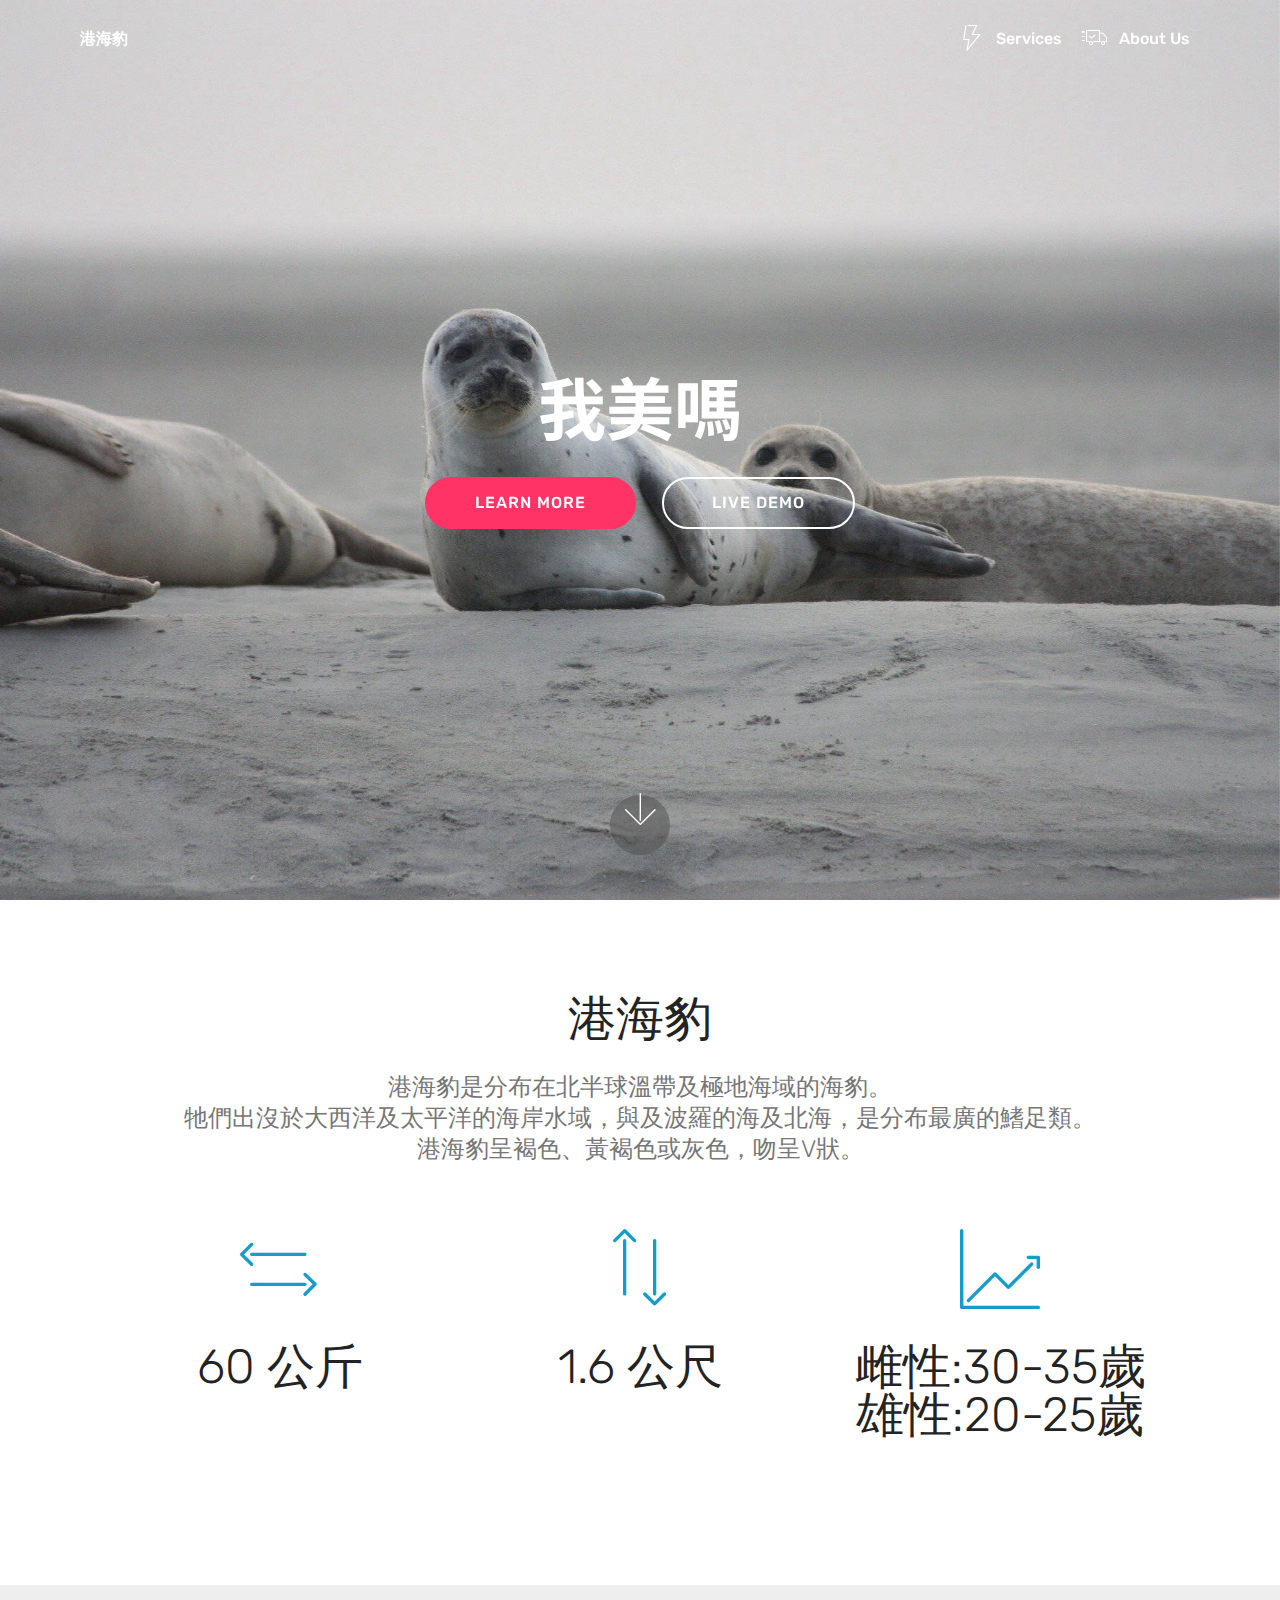
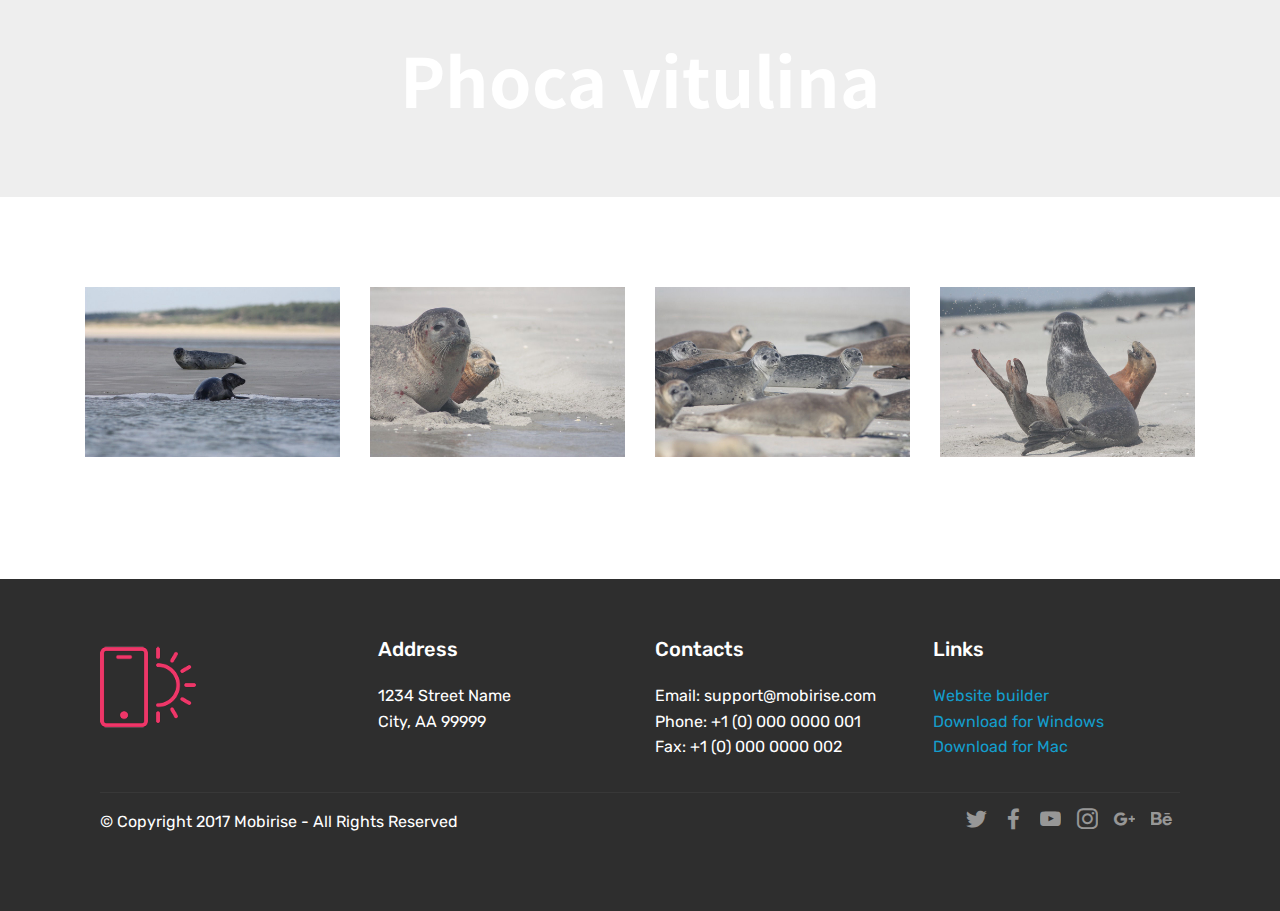
==== index.html @ 683a113f "上傳檔案" ====
<!DOCTYPE html>
<html  >
<head>
  <!-- Site made with Mobirise Website Builder v4.12.3, https://mobirise.com -->
  <meta charset="UTF-8">
  <meta http-equiv="X-UA-Compatible" content="IE=edge">
  <meta name="generator" content="Mobirise v4.12.3, mobirise.com">
  <meta name="viewport" content="width=device-width, initial-scale=1, minimum-scale=1">
  <link rel="shortcut icon" href="assets/images/logo2.png" type="image/x-icon">
  <meta name="description" content="">
  
  
  <title>Home</title>
  <link rel="stylesheet" href="assets/web/assets/mobirise-icons/mobirise-icons.css">
  <link rel="stylesheet" href="assets/bootstrap/css/bootstrap.min.css">
  <link rel="stylesheet" href="assets/bootstrap/css/bootstrap-grid.min.css">
  <link rel="stylesheet" href="assets/bootstrap/css/bootstrap-reboot.min.css">
  <link rel="stylesheet" href="assets/socicon/css/styles.css">
  <link rel="stylesheet" href="assets/tether/tether.min.css">
  <link rel="stylesheet" href="assets/dropdown/css/style.css">
  <link rel="stylesheet" href="assets/theme/css/style.css">
  <link rel="preload" as="style" href="assets/mobirise/css/mbr-additional.css"><link rel="stylesheet" href="assets/mobirise/css/mbr-additional.css" type="text/css">
  
  
  
</head>
<body>
  <section class="menu cid-rWbH8xx6Ew" once="menu" id="menu1-3">

    

    <nav class="navbar navbar-expand beta-menu navbar-dropdown align-items-center navbar-fixed-top navbar-toggleable-sm bg-color transparent">
        <button class="navbar-toggler navbar-toggler-right" type="button" data-toggle="collapse" data-target="#navbarSupportedContent" aria-controls="navbarSupportedContent" aria-expanded="false" aria-label="Toggle navigation">
            <div class="hamburger">
                <span></span>
                <span></span>
                <span></span>
                <span></span>
            </div>
        </button>
        <div class="menu-logo">
            <div class="navbar-brand">
                
                <span class="navbar-caption-wrap"><a class="navbar-caption text-white display-4" href="https://mobirise.co">港海豹</a></span>
            </div>
        </div>
        <div class="collapse navbar-collapse" id="navbarSupportedContent">
            <ul class="navbar-nav nav-dropdown nav-right" data-app-modern-menu="true"><li class="nav-item">
                    <a class="nav-link link text-white display-4" href="https://mobirise.co"><span class="mbri-speed mbr-iconfont mbr-iconfont-btn"></span>
                        
                        Services
                    </a>
                </li>
                <li class="nav-item">
                    <a class="nav-link link text-white display-4" href="https://mobirise.co"><span class="mbri-delivery mbr-iconfont mbr-iconfont-btn"></span>
                        
                        About Us
                    </a>
                </li></ul>
            
        </div>
    </nav>
</section>

<section class="engine"><a href="https://mobirise.info/c">website builder</a></section><section class="cid-qTkA127IK8 mbr-fullscreen mbr-parallax-background" id="header2-1">

    

    

    <div class="container align-center">
        <div class="row justify-content-md-center">
            <div class="mbr-white col-md-10">
                <h1 class="mbr-section-title mbr-bold pb-3 mbr-fonts-style display-1">我美嗎</h1>
                
                
                <div class="mbr-section-btn"><a class="btn btn-md btn-secondary display-4" href="page1.html">LEARN MORE</a>
                    <a class="btn btn-md btn-white-outline display-4" href="https://mobirise.com">LIVE DEMO</a></div>
            </div>
        </div>
    </div>
    <div class="mbr-arrow hidden-sm-down" aria-hidden="true">
        <a href="#next">
            <i class="mbri-down mbr-iconfont"></i>
        </a>
    </div>
</section>

<section class="counters1 counters cid-rWbL6wqVYn" id="counters1-4">

    

    

    <div class="container">
        <h2 class="mbr-section-title pb-3 align-center mbr-fonts-style display-2">
            港海豹
        </h2>
        <h3 class="mbr-section-subtitle mbr-fonts-style display-5">港海豹是分布在北半球溫帶及極地海域的海豹。<br>牠們出沒於大西洋及太平洋的海岸水域，與及波羅的海及北海，是分布最廣的鰭足類。 <br>港海豹呈褐色、黃褐色或灰色，吻呈V狀。</h3>

        <div class="container pt-4 mt-2">
            <div class="media-container-row">
                <div class="card p-3 align-center col-12 col-md-6 col-lg-4">
                    <div class="panel-item p-3">
                        <div class="card-img pb-3">
                            <span class="mbr-iconfont mbri-left-right"></span>
                        </div>

                        <div class="card-text">
                            <h3 class="count pt-3 pb-3 mbr-fonts-style display-2">60 公斤</h3>
                            
                            
                        </div>
                    </div>
                </div>


                <div class="card p-3 align-center col-12 col-md-6 col-lg-4">
                    <div class="panel-item p-3">
                        <div class="card-img pb-3">
                            <span class="mbr-iconfont mbri-up-down"></span>
                        </div>
                        <div class="card-text">
                            <h3 class="count pt-3 pb-3 mbr-fonts-style display-2">1.6 公尺</h3>
                            
                            
                        </div>
                    </div>
                </div>

                <div class="card p-3 align-center col-12 col-md-6 col-lg-4">
                    <div class="panel-item p-3">
                        <div class="card-img pb-3">
                            <span class="mbr-iconfont mbri-growing-chart"></span>
                        </div>
                        <div class="card-text">
                            <h3 class="count pt-3 pb-3 mbr-fonts-style display-2">雌性:30-35歲<br>雄性:20-25歲
                            </h3>
                            
                            
                        </div>
                    </div>
                </div>


                
            </div>
        </div>
   </div>
</section>

<section class="mbr-section content5 cid-rWbLp23amZ mbr-parallax-background" id="content5-8">

    

    

    <div class="container">
        <div class="media-container-row">
            <div class="title col-12 col-md-8">
                <h2 class="align-center mbr-bold mbr-white pb-3 mbr-fonts-style display-1">Phoca vitulina</h2>
                
                
                
            </div>
        </div>
    </div>
</section>

<section class="mbr-gallery gallery5 cid-rWbLKo3kbQ" id="gallery5-a">

    

    

    <div class="container">
        
        
        <div class="row mbr-gallery" data-toggle="modal" data-target="#rWbYYYdOoI">
            <div class="col-sm-6 col-md-4 col-lg-3 item gallery-image">
                <div class="item-wrapper">
                    <img class="w-100" src="assets/images/seals-veaux-marins-5018410-960-720-960x640.jpg" alt="" data-slide-to="0" data-target="#rWbYYYdgzM">
                </div>
            </div><div class="col-sm-6 col-md-4 col-lg-3 item gallery-image">
                <div class="item-wrapper">
                    <img class="w-100" src="assets/images/seals-veaux-marins-5018475-960-720-960x640.jpg" alt="" data-slide-to="1" data-target="#rWbYYYdgzM">
                </div>
            </div><div class="col-sm-6 col-md-4 col-lg-3 item gallery-image">
                <div class="item-wrapper">
                    <img class="w-100" src="assets/images/seals-veaux-marins-5018388-960-720-960x640.jpg" alt="" data-slide-to="2" data-target="#rWbYYYdgzM">
                </div>
            </div><div class="col-sm-6 col-md-4 col-lg-3 item gallery-image">
                <div class="item-wrapper">
                    <img class="w-100" src="assets/images/seals-veaux-marins-5018550-960-720-960x640.jpg" alt="" data-slide-to="3" data-target="#rWbYYYdgzM">
                </div>
            </div>
            
            
            
        </div>

        <div class="modal mbr-slider fade" tabindex="-1" role="dialog" aria-hidden="true" id="rWbYYYdOoI">
            <div class="modal-dialog" role="document">
                <div class="modal-content">
                    <div class="modal-body">
                        <div class="carousel slide" data-ride="carousel" id="rWbYYYdgzM">
                            <div class="carousel-inner">
                                <div class="carousel-item active">
                                    <img class="d-block w-100" src="assets/images/seals-veaux-marins-5018410-960-720-960x640.jpg" alt="">
                                </div><div class="carousel-item">
                                    <img class="d-block w-100" src="assets/images/seals-veaux-marins-5018475-960-720-960x640.jpg" alt="">
                                </div><div class="carousel-item">
                                    <img class="d-block w-100" src="assets/images/seals-veaux-marins-5018388-960-720-960x640.jpg" alt="">
                                </div><div class="carousel-item">
                                    <img class="d-block w-100" src="assets/images/seals-veaux-marins-5018550-960-720-960x640.jpg" alt="">
                                </div>
                                
                                
                                
                            </div>
                            <ol class="carousel-indicators">
                                <li data-slide-to="0" class="active" data-target="#rWbYYYdgzM"></li><li data-slide-to="1" class="active" data-target="#rWbYYYdgzM"></li><li data-slide-to="2" class="active" data-target="#rWbYYYdgzM"></li><li data-slide-to="3" class="active" data-target="#rWbYYYdgzM"></li>
                                
                                
                                
                            </ol>
                            <a role="button" href="" class="close" data-dismiss="modal" aria-label="Close">
                            </a>
                            <a class="carousel-control-prev carousel-control" role="button" data-slide="prev" href="#rWbYYYdgzM">
                                <span class="mbri-left mbr-iconfont" aria-hidden="true"></span>
                                <span class="sr-only">Previous</span>
                            </a>
                            <a class="carousel-control-next carousel-control" role="button" data-slide="next" href="#rWbYYYdgzM">
                                <span class="mbri-right mbr-iconfont" aria-hidden="true"></span>
                                <span class="sr-only">Next</span>
                            </a>
                        </div>
                    </div>
                </div>
            </div>
        </div>
    </div>
</section>

<section class="cid-qTkAaeaxX5" id="footer1-2">

    

    

    <div class="container">
        <div class="media-container-row content text-white">
            <div class="col-12 col-md-3">
                <div class="media-wrap">
                    <a href="https://mobirise.com/">
                        <img src="assets/images/logo2.png" alt="Mobirise">
                    </a>
                </div>
            </div>
            <div class="col-12 col-md-3 mbr-fonts-style display-7">
                <h5 class="pb-3">
                    Address
                </h5>
                <p class="mbr-text">
                    1234 Street Name
                    <br>City, AA 99999
                </p>
            </div>
            <div class="col-12 col-md-3 mbr-fonts-style display-7">
                <h5 class="pb-3">
                    Contacts
                </h5>
                <p class="mbr-text">
                    Email: support@mobirise.com
                    <br>Phone: +1 (0) 000 0000 001
                    <br>Fax: +1 (0) 000 0000 002
                </p>
            </div>
            <div class="col-12 col-md-3 mbr-fonts-style display-7">
                <h5 class="pb-3">
                    Links
                </h5>
                <p class="mbr-text">
                    <a class="text-primary" href="https://mobirise.com/">Website builder</a>
                    <br><a class="text-primary" href="https://mobirise.com/mobirise-free-win.zip">Download for Windows</a>
                    <br><a class="text-primary" href="https://mobirise.com/mobirise-free-mac.zip">Download for Mac</a>
                </p>
            </div>
        </div>
        <div class="footer-lower">
            <div class="media-container-row">
                <div class="col-sm-12">
                    <hr>
                </div>
            </div>
            <div class="media-container-row mbr-white">
                <div class="col-sm-6 copyright">
                    <p class="mbr-text mbr-fonts-style display-7">
                        © Copyright 2017 Mobirise - All Rights Reserved
                    </p>
                </div>
                <div class="col-md-6">
                    <div class="social-list align-right">
                        <div class="soc-item">
                            <a href="https://twitter.com/mobirise" target="_blank">
                                <span class="socicon-twitter socicon mbr-iconfont mbr-iconfont-social"></span>
                            </a>
                        </div>
                        <div class="soc-item">
                            <a href="https://www.facebook.com/pages/Mobirise/1616226671953247" target="_blank">
                                <span class="socicon-facebook socicon mbr-iconfont mbr-iconfont-social"></span>
                            </a>
                        </div>
                        <div class="soc-item">
                            <a href="https://www.youtube.com/c/mobirise" target="_blank">
                                <span class="socicon-youtube socicon mbr-iconfont mbr-iconfont-social"></span>
                            </a>
                        </div>
                        <div class="soc-item">
                            <a href="https://instagram.com/mobirise" target="_blank">
                                <span class="socicon-instagram socicon mbr-iconfont mbr-iconfont-social"></span>
                            </a>
                        </div>
                        <div class="soc-item">
                            <a href="https://plus.google.com/u/0/+Mobirise" target="_blank">
                                <span class="socicon-googleplus socicon mbr-iconfont mbr-iconfont-social"></span>
                            </a>
                        </div>
                        <div class="soc-item">
                            <a href="https://www.behance.net/Mobirise" target="_blank">
                                <span class="socicon-behance socicon mbr-iconfont mbr-iconfont-social"></span>
                            </a>
                        </div>
                    </div>
                </div>
            </div>
        </div>
    </div>
</section>


  <script src="assets/web/assets/jquery/jquery.min.js"></script>
  <script src="assets/popper/popper.min.js"></script>
  <script src="assets/bootstrap/js/bootstrap.min.js"></script>
  <script src="assets/smoothscroll/smooth-scroll.js"></script>
  <script src="assets/tether/tether.min.js"></script>
  <script src="assets/touchswipe/jquery.touch-swipe.min.js"></script>
  <script src="assets/parallax/jarallax.min.js"></script>
  <script src="assets/viewportchecker/jquery.viewportchecker.js"></script>
  <script src="assets/dropdown/js/nav-dropdown.js"></script>
  <script src="assets/dropdown/js/navbar-dropdown.js"></script>
  <script src="assets/theme/js/script.js"></script>
  
  
</body>
</html>
---- assets/web/assets/mobirise-icons/mobirise-icons.css ----
@font-face {
  font-family: 'MobiriseIcons';
  src:  url('mobirise-icons.eot?spat4u');
  src:  url('mobirise-icons.eot?spat4u#iefix') format('embedded-opentype'),
    url('mobirise-icons.ttf?spat4u') format('truetype'),
    url('mobirise-icons.woff?spat4u') format('woff'),
    url('mobirise-icons.svg?spat4u#MobiriseIcons') format('svg');
  font-weight: normal;
  font-style: normal;
  font-display: swap;
}

[class^="mbri-"], [class*=" mbri-"] {
  /* use !important to prevent issues with browser extensions that change fonts */
  font-family: MobiriseIcons !important;
  speak: none;
  font-style: normal;
  font-weight: normal;
  font-variant: normal;
  text-transform: none;
  line-height: 1;

  /* Better Font Rendering =========== */
  -webkit-font-smoothing: antialiased;
  -moz-osx-font-smoothing: grayscale;
}

.mbri-add-submenu:before {
  content: "\e900";
}
.mbri-alert:before {
  content: "\e901";
}
.mbri-align-center:before {
  content: "\e902";
}
.mbri-align-justify:before {
  content: "\e903";
}
.mbri-align-left:before {
  content: "\e904";
}
.mbri-align-right:before {
  content: "\e905";
}
.mbri-android:before {
  content: "\e906";
}
.mbri-apple:before {
  content: "\e907";
}
.mbri-arrow-down:before {
  content: "\e908";
}
.mbri-arrow-next:before {
  content: "\e909";
}
.mbri-arrow-prev:before {
  content: "\e90a";
}
.mbri-arrow-up:before {
  content: "\e90b";
}
.mbri-bold:before {
  content: "\e90c";
}
.mbri-bookmark:before {
  content: "\e90d";
}
.mbri-bootstrap:before {
  content: "\e90e";
}
.mbri-briefcase:before {
  content: "\e90f";
}
.mbri-browse:before {
  content: "\e910";
}
.mbri-bulleted-list:before {
  content: "\e911";
}
.mbri-calendar:before {
  content: "\e912";
}
.mbri-camera:before {
  content: "\e913";
}
.mbri-cart-add:before {
  content: "\e914";
}
.mbri-cart-full:before {
  content: "\e915";
}
.mbri-cash:before {
  content: "\e916";
}
.mbri-change-style:before {
  content: "\e917";
}
.mbri-chat:before {
  content: "\e918";
}
.mbri-clock:before {
  content: "\e919";
}
.mbri-close:before {
  content: "\e91a";
}
.mbri-cloud:before {
  content: "\e91b";
}
.mbri-code:before {
  content: "\e91c";
}
.mbri-contact-form:before {
  content: "\e91d";
}
.mbri-credit-card:before {
  content: "\e91e";
}
.mbri-cursor-click:before {
  content: "\e91f";
}
.mbri-cust-feedback:before {
  content: "\e920";
}
.mbri-database:before {
  content: "\e921";
}
.mbri-delivery:before {
  content: "\e922";
}
.mbri-desktop:before {
  content: "\e923";
}
.mbri-devices:before {
  content: "\e924";
}
.mbri-down:before {
  content: "\e925";
}
.mbri-download:before {
  content: "\e989";
}
.mbri-drag-n-drop:before {
  content: "\e927";
}
.mbri-drag-n-drop2:before {
  content: "\e928";
}
.mbri-edit:before {
  content: "\e929";
}
.mbri-edit2:before {
  content: "\e92a";
}
.mbri-error:before {
  content: "\e92b";
}
.mbri-extension:before {
  content: "\e92c";
}
.mbri-features:before {
  content: "\e92d";
}
.mbri-file:before {
  content: "\e92e";
}
.mbri-flag:before {
  content: "\e92f";
}
.mbri-folder:before {
  content: "\e930";
}
.mbri-gift:before {
  content: "\e931";
}
.mbri-github:before {
  content: "\e932";
}
.mbri-globe:before {
  content: "\e933";
}
.mbri-globe-2:before {
  content: "\e934";
}
.mbri-growing-chart:before {
  content: "\e935";
}
.mbri-hearth:before {
  content: "\e936";
}
.mbri-help:before {
  content: "\e937";
}
.mbri-home:before {
  content: "\e938";
}
.mbri-hot-cup:before {
  content: "\e939";
}
.mbri-idea:before {
  content: "\e93a";
}
.mbri-image-gallery:before {
  content: "\e93b";
}
.mbri-image-slider:before {
  content: "\e93c";
}
.mbri-info:before {
  content: "\e93d";
}
.mbri-italic:before {
  content: "\e93e";
}
.mbri-key:before {
  content: "\e93f";
}
.mbri-laptop:before {
  content: "\e940";
}
.mbri-layers:before {
  content: "\e941";
}
.mbri-left-right:before {
  content: "\e942";
}
.mbri-left:before {
  content: "\e943";
}
.mbri-letter:before {
  content: "\e944";
}
.mbri-like:before {
  content: "\e945";
}
.mbri-link:before {
  content: "\e946";
}
.mbri-lock:before {
  content: "\e947";
}
.mbri-login:before {
  content: "\e948";
}
.mbri-logout:before {
  content: "\e949";
}
.mbri-magic-stick:before {
  content: "\e94a";
}
.mbri-map-pin:before {
  content: "\e94b";
}
.mbri-menu:before {
  content: "\e94c";
}
.mbri-mobile:before {
  content: "\e94d";
}
.mbri-mobile2:before {
  content: "\e94e";
}
.mbri-mobirise:before {
  content: "\e94f";
}
.mbri-more-horizontal:before {
  content: "\e950";
}
.mbri-more-vertical:before {
  content: "\e951";
}
.mbri-music:before {
  content: "\e952";
}
.mbri-new-file:before {
  content: "\e953";
}
.mbri-numbered-list:before {
  content: "\e954";
}
.mbri-opened-folder:before {
  content: "\e955";
}
.mbri-pages:before {
  content: "\e956";
}
.mbri-paper-plane:before {
  content: "\e957";
}
.mbri-paperclip:before {
  content: "\e958";
}
.mbri-photo:before {
  content: "\e959";
}
.mbri-photos:before {
  content: "\e95a";
}
.mbri-pin:before {
  content: "\e95b";
}
.mbri-play:before {
  content: "\e95c";
}
.mbri-plus:before {
  content: "\e95d";
}
.mbri-preview:before {
  content: "\e95e";
}
.mbri-print:before {
  content: "\e95f";
}
.mbri-protect:before {
  content: "\e960";
}
.mbri-question:before {
  content: "\e961";
}
.mbri-quote-left:before {
  content: "\e962";
}
.mbri-quote-right:before {
  content: "\e963";
}
.mbri-refresh:before {
  content: "\e964";
}
.mbri-responsive:before {
  content: "\e965";
}
.mbri-right:before {
  content: "\e966";
}
.mbri-rocket:before {
  content: "\e967";
}
.mbri-sad-face:before {
  content: "\e968";
}
.mbri-sale:before {
  content: "\e969";
}
.mbri-save:before {
  content: "\e96a";
}
.mbri-search:before {
  content: "\e96b";
}
.mbri-setting:before {
  content: "\e96c";
}
.mbri-setting2:before {
  content: "\e96d";
}
.mbri-setting3:before {
  content: "\e96e";
}
.mbri-share:before {
  content: "\e96f";
}
.mbri-shopping-bag:before {
  content: "\e970";
}
.mbri-shopping-basket:before {
  content: "\e971";
}
.mbri-shopping-cart:before {
  content: "\e972";
}
.mbri-sites:before {
  content: "\e973";
}
.mbri-smile-face:before {
  content: "\e974";
}
.mbri-speed:before {
  content: "\e975";
}
.mbri-star:before {
  content: "\e976";
}
.mbri-success:before {
  content: "\e977";
}
.mbri-sun:before {
  content: "\e978";
}
.mbri-sun2:before {
  content: "\e979";
}
.mbri-tablet:before {
  content: "\e97a";
}
.mbri-tablet-vertical:before {
  content: "\e97b";
}
.mbri-target:before {
  content: "\e97c";
}
.mbri-timer:before {
  content: "\e97d";
}
.mbri-to-ftp:before {
  content: "\e97e";
}
.mbri-to-local-drive:before {
  content: "\e97f";
}
.mbri-touch-swipe:before {
  content: "\e980";
}
.mbri-touch:before {
  content: "\e981";
}
.mbri-trash:before {
  content: "\e982";
}
.mbri-underline:before {
  content: "\e983";
}
.mbri-unlink:before {
  content: "\e984";
}
.mbri-unlock:before {
  content: "\e985";
}
.mbri-up-down:before {
  content: "\e986";
}
.mbri-up:before {
  content: "\e987";
}
.mbri-update:before {
  content: "\e988";
}
.mbri-upload:before {
 content: "\e926"; 
}
.mbri-user:before {
  content: "\e98a";
}
.mbri-user2:before {
  content: "\e98b";
}
.mbri-users:before {
  content: "\e98c";
}
.mbri-video:before {
  content: "\e98d";
}
.mbri-video-play:before {
  content: "\e98e";
}
.mbri-watch:before {
  content: "\e98f";
}
.mbri-website-theme:before {
  content: "\e990";
}
.mbri-wifi:before {
  content: "\e991";
}
.mbri-windows:before {
  content: "\e992";
}
.mbri-zoom-out:before {
  content: "\e993";
}
.mbri-redo:before {
  content: "\e994";
}
.mbri-undo:before {
  content: "\e995";
}
---- assets/socicon/css/styles.css ----
@charset "UTF-8";

@font-face {
  font-family: 'Socicon';
  src:  url('../fonts/socicon.eot');
  src:  url('../fonts/socicon.eot?#iefix') format('embedded-opentype'),
    url('../fonts/socicon.woff2') format('woff2'),
    url('../fonts/socicon.ttf') format('truetype'),
    url('../fonts/socicon.woff') format('woff'),
    url('../fonts/socicon.svg#socicon') format('svg');
  font-weight: normal;
  font-style: normal;
}

[data-icon]:before {
  font-family: "socicon" !important;
  content: attr(data-icon);
  font-style: normal !important;
  font-weight: normal !important;
  font-variant: normal !important;
  text-transform: none !important;
  speak: none;
  line-height: 1;
  -webkit-font-smoothing: antialiased;
  -moz-osx-font-smoothing: grayscale;
}

[class^="socicon-"], [class*=" socicon-"] {
  /* use !important to prevent issues with browser extensions that change fonts */
  font-family: 'Socicon' !important;
  speak: none;
  font-style: normal;
  font-weight: normal;
  font-variant: normal;
  text-transform: none;
  line-height: 1;

  /* Better Font Rendering =========== */
  -webkit-font-smoothing: antialiased;
  -moz-osx-font-smoothing: grayscale;
}

.socicon-eitaa:before {
  content: "\e97c";
}
.socicon-soroush:before {
  content: "\e97d";
}
.socicon-bale:before {
  content: "\e97e";
}
.socicon-zazzle:before {
  content: "\e97b";
}
.socicon-society6:before {
  content: "\e97a";
}
.socicon-redbubble:before {
  content: "\e979";
}
.socicon-avvo:before {
  content: "\e978";
}
.socicon-stitcher:before {
  content: "\e977";
}
.socicon-googlehangouts:before {
  content: "\e974";
}
.socicon-dlive:before {
  content: "\e975";
}
.socicon-vsco:before {
  content: "\e976";
}
.socicon-flipboard:before {
  content: "\e973";
}
.socicon-ubuntu:before {
  content: "\e958";
}
.socicon-artstation:before {
  content: "\e959";
}
.socicon-invision:before {
  content: "\e95a";
}
.socicon-torial:before {
  content: "\e95b";
}
.socicon-collectorz:before {
  content: "\e95c";
}
.socicon-seenthis:before {
  content: "\e95d";
}
.socicon-googleplaymusic:before {
  content: "\e95e";
}
.socicon-debian:before {
  content: "\e95f";
}
.socicon-filmfreeway:before {
  content: "\e960";
}
.socicon-gnome:before {
  content: "\e961";
}
.socicon-itchio:before {
  content: "\e962";
}
.socicon-jamendo:before {
  content: "\e963";
}
.socicon-mix:before {
  content: "\e964";
}
.socicon-sharepoint:before {
  content: "\e965";
}
.socicon-tinder:before {
  content: "\e966";
}
.socicon-windguru:before {
  content: "\e967";
}
.socicon-cdbaby:before {
  content: "\e968";
}
.socicon-elementaryos:before {
  content: "\e969";
}
.socicon-stage32:before {
  content: "\e96a";
}
.socicon-tiktok:before {
  content: "\e96b";
}
.socicon-gitter:before {
  content: "\e96c";
}
.socicon-letterboxd:before {
  content: "\e96d";
}
.socicon-threema:before {
  content: "\e96e";
}
.socicon-splice:before {
  content: "\e96f";
}
.socicon-metapop:before {
  content: "\e970";
}
.socicon-naver:before {
  content: "\e971";
}
.socicon-remote:before {
  content: "\e972";
}
.socicon-internet:before {
  content: "\e957";
}
.socicon-moddb:before {
  content: "\e94b";
}
.socicon-indiedb:before {
  content: "\e94c";
}
.socicon-traxsource:before {
  content: "\e94d";
}
.socicon-gamefor:before {
  content: "\e94e";
}
.socicon-pixiv:before {
  content: "\e94f";
}
.socicon-myanimelist:before {
  content: "\e950";
}
.socicon-blackberry:before {
  content: "\e951";
}
.socicon-wickr:before {
  content: "\e952";
}
.socicon-spip:before {
  content: "\e953";
}
.socicon-napster:before {
  content: "\e954";
}
.socicon-beatport:before {
  content: "\e955";
}
.socicon-hackerone:before {
  content: "\e956";
}
.socicon-hackernews:before {
  content: "\e946";
}
.socicon-smashwords:before {
  content: "\e947";
}
.socicon-kobo:before {
  content: "\e948";
}
.socicon-bookbub:before {
  content: "\e949";
}
.socicon-mailru:before {
  content: "\e94a";
}
.socicon-gitlab:before {
  content: "\e945";
}
.socicon-instructables:before {
  content: "\e944";
}
.socicon-portfolio:before {
  content: "\e943";
}
.socicon-codered:before {
  content: "\e940";
}
.socicon-origin:before {
  content: "\e941";
}
.socicon-nextdoor:before {
  content: "\e942";
}
.socicon-udemy:before {
  content: "\e93f";
}
.socicon-livemaster:before {
  content: "\e93e";
}
.socicon-crunchbase:before {
  content: "\e93b";
}
.socicon-homefy:before {
  content: "\e93c";
}
.socicon-calendly:before {
  content: "\e93d";
}
.socicon-realtor:before {
  content: "\e90f";
}
.socicon-tidal:before {
  content: "\e910";
}
.socicon-qobuz:before {
  content: "\e911";
}
.socicon-natgeo:before {
  content: "\e912";
}
.socicon-mastodon:before {
  content: "\e913";
}
.socicon-unsplash:before {
  content: "\e914";
}
.socicon-homeadvisor:before {
  content: "\e915";
}
.socicon-angieslist:before {
  content: "\e916";
}
.socicon-codepen:before {
  content: "\e917";
}
.socicon-slack:before {
  content: "\e918";
}
.socicon-openaigym:before {
  content: "\e919";
}
.socicon-logmein:before {
  content: "\e91a";
}
.socicon-fiverr:before {
  content: "\e91b";
}
.socicon-gotomeeting:before {
  content: "\e91c";
}
.socicon-aliexpress:before {
  content: "\e91d";
}
.socicon-guru:before {
  content: "\e91e";
}
.socicon-appstore:before {
  content: "\e91f";
}
.socicon-homes:before {
  content: "\e920";
}
.socicon-zoom:before {
  content: "\e921";
}
.socicon-alibaba:before {
  content: "\e922";
}
.socicon-craigslist:before {
  content: "\e923";
}
.socicon-wix:before {
  content: "\e924";
}
.socicon-redfin:before {
  content: "\e925";
}
.socicon-googlecalendar:before {
  content: "\e926";
}
.socicon-shopify:before {
  content: "\e927";
}
.socicon-freelancer:before {
  content: "\e928";
}
.socicon-seedrs:before {
  content: "\e929";
}
.socicon-bing:before {
  content: "\e92a";
}
.socicon-doodle:before {
  content: "\e92b";
}
.socicon-bonanza:before {
  content: "\e92c";
}
.socicon-squarespace:before {
  content: "\e92d";
}
.socicon-toptal:before {
  content: "\e92e";
}
.socicon-gust:before {
  content: "\e92f";
}
.socicon-ask:before {
  content: "\e930";
}
.socicon-trulia:before {
  content: "\e931";
}
.socicon-loomly:before {
  content: "\e932";
}
.socicon-ghost:before {
  content: "\e933";
}
.socicon-upwork:before {
  content: "\e934";
}
.socicon-fundable:before {
  content: "\e935";
}
.socicon-booking:before {
  content: "\e936";
}
.socicon-googlemaps:before {
  content: "\e937";
}
.socicon-zillow:before {
  content: "\e938";
}
.socicon-niconico:before {
  content: "\e939";
}
.socicon-toneden:before {
  content: "\e93a";
}
.socicon-augment:before {
  content: "\e908";
}
.socicon-bitbucket:before {
  content: "\e909";
}
.socicon-fyuse:before {
  content: "\e90a";
}
.socicon-yt-gaming:before {
  content: "\e90b";
}
.socicon-sketchfab:before {
  content: "\e90c";
}
.socicon-mobcrush:before {
  content: "\e90d";
}
.socicon-microsoft:before {
  content: "\e90e";
}
.socicon-pandora:before {
  content: "\e907";
}
.socicon-messenger:before {
  content: "\e906";
}
.socicon-gamewisp:before {
  content: "\e905";
}
.socicon-bloglovin:before {
  content: "\e904";
}
.socicon-tunein:before {
  content: "\e903";
}
.socicon-gamejolt:before {
  content: "\e901";
}
.socicon-trello:before {
  content: "\e902";
}
.socicon-spreadshirt:before {
  content: "\e900";
}
.socicon-500px:before {
  content: "\e000";
}
.socicon-8tracks:before {
  content: "\e001";
}
.socicon-airbnb:before {
  content: "\e002";
}
.socicon-alliance:before {
  content: "\e003";
}
.socicon-amazon:before {
  content: "\e004";
}
.socicon-amplement:before {
  content: "\e005";
}
.socicon-android:before {
  content: "\e006";
}
.socicon-angellist:before {
  content: "\e007";
}
.socicon-apple:before {
  content: "\e008";
}
.socicon-appnet:before {
  content: "\e009";
}
.socicon-baidu:before {
  content: "\e00a";
}
.socicon-bandcamp:before {
  content: "\e00b";
}
.socicon-battlenet:before {
  content: "\e00c";
}
.socicon-mixer:before {
  content: "\e00d";
}
.socicon-bebee:before {
  content: "\e00e";
}
.socicon-bebo:before {
  content: "\e00f";
}
.socicon-behance:before {
  content: "\e010";
}
.socicon-blizzard:before {
  content: "\e011";
}
.socicon-blogger:before {
  content: "\e012";
}
.socicon-buffer:before {
  content: "\e013";
}
.socicon-chrome:before {
  content: "\e014";
}
.socicon-coderwall:before {
  content: "\e015";
}
.socicon-curse:before {
  content: "\e016";
}
.socicon-dailymotion:before {
  content: "\e017";
}
.socicon-deezer:before {
  content: "\e018";
}
.socicon-delicious:before {
  content: "\e019";
}
.socicon-deviantart:before {
  content: "\e01a";
}
.socicon-diablo:before {
  content: "\e01b";
}
.socicon-digg:before {
  content: "\e01c";
}
.socicon-discord:before {
  content: "\e01d";
}
.socicon-disqus:before {
  content: "\e01e";
}
.socicon-douban:before {
  content: "\e01f";
}
.socicon-draugiem:before {
  content: "\e020";
}
.socicon-dribbble:before {
  content: "\e021";
}
.socicon-drupal:before {
  content: "\e022";
}
.socicon-ebay:before {
  content: "\e023";
}
.socicon-ello:before {
  content: "\e024";
}
.socicon-endomodo:before {
  content: "\e025";
}
.socicon-envato:before {
  content: "\e026";
}
.socicon-etsy:before {
  content: "\e027";
}
.socicon-facebook:before {
  content: "\e028";
}
.socicon-feedburner:before {
  content: "\e029";
}
.socicon-filmweb:before {
  content: "\e02a";
}
.socicon-firefox:before {
  content: "\e02b";
}
.socicon-flattr:before {
  content: "\e02c";
}
.socicon-flickr:before {
  content: "\e02d";
}
.socicon-formulr:before {
  content: "\e02e";
}
.socicon-forrst:before {
  content: "\e02f";
}
.socicon-foursquare:before {
  content: "\e030";
}
.socicon-friendfeed:before {
  content: "\e031";
}
.socicon-github:before {
  content: "\e032";
}
.socicon-goodreads:before {
  content: "\e033";
}
.socicon-google:before {
  content: "\e034";
}
.socicon-googlescholar:before {
  content: "\e035";
}
.socicon-googlegroups:before {
  content: "\e036";
}
.socicon-googlephotos:before {
  content: "\e037";
}
.socicon-googleplus:before {
  content: "\e038";
}
.socicon-grooveshark:before {
  content: "\e039";
}
.socicon-hackerrank:before {
  content: "\e03a";
}
.socicon-hearthstone:before {
  content: "\e03b";
}
.socicon-hellocoton:before {
  content: "\e03c";
}
.socicon-heroes:before {
  content: "\e03d";
}
.socicon-smashcast:before {
  content: "\e03e";
}
.socicon-horde:before {
  content: "\e03f";
}
.socicon-houzz:before {
  content: "\e040";
}
.socicon-icq:before {
  content: "\e041";
}
.socicon-identica:before {
  content: "\e042";
}
.socicon-imdb:before {
  content: "\e043";
}
.socicon-instagram:before {
  content: "\e044";
}
.socicon-issuu:before {
  content: "\e045";
}
.socicon-istock:before {
  content: "\e046";
}
.socicon-itunes:before {
  content: "\e047";
}
.socicon-keybase:before {
  content: "\e048";
}
.socicon-lanyrd:before {
  content: "\e049";
}
.socicon-lastfm:before {
  content: "\e04a";
}
.socicon-line:before {
  content: "\e04b";
}
.socicon-linkedin:before {
  content: "\e04c";
}
.socicon-livejournal:before {
  content: "\e04d";
}
.socicon-lyft:before {
  content: "\e04e";
}
.socicon-macos:before {
  content: "\e04f";
}
.socicon-mail:before {
  content: "\e050";
}
.socicon-medium:before {
  content: "\e051";
}
.socicon-meetup:before {
  content: "\e052";
}
.socicon-mixcloud:before {
  content: "\e053";
}
.socicon-modelmayhem:before {
  content: "\e054";
}
.socicon-mumble:before {
  content: "\e055";
}
.socicon-myspace:before {
  content: "\e056";
}
.socicon-newsvine:before {
  content: "\e057";
}
.socicon-nintendo:before {
  content: "\e058";
}
.socicon-npm:before {
  content: "\e059";
}
.socicon-odnoklassniki:before {
  content: "\e05a";
}
.socicon-openid:before {
  content: "\e05b";
}
.socicon-opera:before {
  content: "\e05c";
}
.socicon-outlook:before {
  content: "\e05d";
}
.socicon-overwatch:before {
  content: "\e05e";
}
.socicon-patreon:before {
  content: "\e05f";
}
.socicon-paypal:before {
  content: "\e060";
}
.socicon-periscope:before {
  content: "\e061";
}
.socicon-persona:before {
  content: "\e062";
}
.socicon-pinterest:before {
  content: "\e063";
}
.socicon-play:before {
  content: "\e064";
}
.socicon-player:before {
  content: "\e065";
}
.socicon-playstation:before {
  content: "\e066";
}
.socicon-pocket:before {
  content: "\e067";
}
.socicon-qq:before {
  content: "\e068";
}
.socicon-quora:before {
  content: "\e069";
}
.socicon-raidcall:before {
  content: "\e06a";
}
.socicon-ravelry:before {
  content: "\e06b";
}
.socicon-reddit:before {
  content: "\e06c";
}
.socicon-renren:before {
  content: "\e06d";
}
.socicon-researchgate:before {
  content: "\e06e";
}
.socicon-residentadvisor:before {
  content: "\e06f";
}
.socicon-reverbnation:before {
  content: "\e070";
}
.socicon-rss:before {
  content: "\e071";
}
.socicon-sharethis:before {
  content: "\e072";
}
.socicon-skype:before {
  content: "\e073";
}
.socicon-slideshare:before {
  content: "\e074";
}
.socicon-smugmug:before {
  content: "\e075";
}
.socicon-snapchat:before {
  content: "\e076";
}
.socicon-songkick:before {
  content: "\e077";
}
.socicon-soundcloud:before {
  content: "\e078";
}
.socicon-spotify:before {
  content: "\e079";
}
.socicon-stackexchange:before {
  content: "\e07a";
}
.socicon-stackoverflow:before {
  content: "\e07b";
}
.socicon-starcraft:before {
  content: "\e07c";
}
.socicon-stayfriends:before {
  content: "\e07d";
}
.socicon-steam:before {
  content: "\e07e";
}
.socicon-storehouse:before {
  content: "\e07f";
}
.socicon-strava:before {
  content: "\e080";
}
.socicon-streamjar:before {
  content: "\e081";
}
.socicon-stumbleupon:before {
  content: "\e082";
}
.socicon-swarm:before {
  content: "\e083";
}
.socicon-teamspeak:before {
  content: "\e084";
}
.socicon-teamviewer:before {
  content: "\e085";
}
.socicon-technorati:before {
  content: "\e086";
}
.socicon-telegram:before {
  content: "\e087";
}
.socicon-tripadvisor:before {
  content: "\e088";
}
.socicon-tripit:before {
  content: "\e089";
}
.socicon-triplej:before {
  content: "\e08a";
}
.socicon-tumblr:before {
  content: "\e08b";
}
.socicon-twitch:before {
  content: "\e08c";
}
.socicon-twitter:before {
  content: "\e08d";
}
.socicon-uber:before {
  content: "\e08e";
}
.socicon-ventrilo:before {
  content: "\e08f";
}
.socicon-viadeo:before {
  content: "\e090";
}
.socicon-viber:before {
  content: "\e091";
}
.socicon-viewbug:before {
  content: "\e092";
}
.socicon-vimeo:before {
  content: "\e093";
}
.socicon-vine:before {
  content: "\e094";
}
.socicon-vkontakte:before {
  content: "\e095";
}
.socicon-warcraft:before {
  content: "\e096";
}
.socicon-wechat:before {
  content: "\e097";
}
.socicon-weibo:before {
  content: "\e098";
}
.socicon-whatsapp:before {
  content: "\e099";
}
.socicon-wikipedia:before {
  content: "\e09a";
}
.socicon-windows:before {
  content: "\e09b";
}
.socicon-wordpress:before {
  content: "\e09c";
}
.socicon-wykop:before {
  content: "\e09d";
}
.socicon-xbox:before {
  content: "\e09e";
}
.socicon-xing:before {
  content: "\e09f";
}
.socicon-yahoo:before {
  content: "\e0a0";
}
.socicon-yammer:before {
  content: "\e0a1";
}
.socicon-yandex:before {
  content: "\e0a2";
}
.socicon-yelp:before {
  content: "\e0a3";
}
.socicon-younow:before {
  content: "\e0a4";
}
.socicon-youtube:before {
  content: "\e0a5";
}
.socicon-zapier:before {
  content: "\e0a6";
}
.socicon-zerply:before {
  content: "\e0a7";
}
.socicon-zomato:before {
  content: "\e0a8";
}
.socicon-zynga:before {
  content: "\e0a9";
}
---- assets/dropdown/css/style.css ----
.navbar-dropdown {
  left: 0;
  padding: 0;
  position: absolute;
  right: 0;
  top: 0;
  transition: all 0.45s ease;
  z-index: 1030;
  background: #282828; }
  .navbar-dropdown .navbar-logo {
    margin-right: 0.8rem;
    transition: margin 0.3s ease-in-out;
    vertical-align: middle; }
    .navbar-dropdown .navbar-logo img {
      height: 3.125rem;
      transition: all 0.3s ease-in-out; }
    .navbar-dropdown .navbar-logo.mbr-iconfont {
      font-size: 3.125rem;
      line-height: 3.125rem; }
  .navbar-dropdown .navbar-caption {
    font-weight: 700;
    white-space: normal;
    vertical-align: -4px;
    line-height: 3.125rem !important; }
    .navbar-dropdown .navbar-caption, .navbar-dropdown .navbar-caption:hover {
      color: inherit;
      text-decoration: none; }
  .navbar-dropdown .mbr-iconfont + .navbar-caption {
    vertical-align: -1px; }
  .navbar-dropdown.navbar-fixed-top {
    position: fixed; }
  .navbar-dropdown .navbar-brand span {
    vertical-align: -4px; }
  .navbar-dropdown.bg-color.transparent {
    background: none; }
  .navbar-dropdown.navbar-short .navbar-brand {
    padding: 0.625rem 0; }
    .navbar-dropdown.navbar-short .navbar-brand span {
      vertical-align: -1px; }
  .navbar-dropdown.navbar-short .navbar-caption {
    line-height: 2.375rem !important;
    vertical-align: -2px; }
  .navbar-dropdown.navbar-short .navbar-logo {
    margin-right: 0.5rem; }
    .navbar-dropdown.navbar-short .navbar-logo img {
      height: 2.375rem; }
    .navbar-dropdown.navbar-short .navbar-logo.mbr-iconfont {
      font-size: 2.375rem;
      line-height: 2.375rem; }
  .navbar-dropdown.navbar-short .mbr-table-cell {
    height: 3.625rem; }
  .navbar-dropdown .navbar-close {
    left: 0.6875rem;
    position: fixed;
    top: 0.75rem;
    z-index: 1000; }
  .navbar-dropdown .hamburger-icon {
    content: "";
    display: inline-block;
    vertical-align: middle;
    width: 16px;
    -webkit-box-shadow: 0 -6px 0 1px #282828,0 0 0 1px #282828,0 6px 0 1px #282828;
    -moz-box-shadow: 0 -6px 0 1px #282828,0 0 0 1px #282828,0 6px 0 1px #282828;
    box-shadow: 0 -6px 0 1px #282828,0 0 0 1px #282828,0 6px 0 1px #282828; }

.dropdown-menu .dropdown-toggle[data-toggle="dropdown-submenu"]::after {
  border-bottom: 0.35em solid transparent;
  border-left: 0.35em solid;
  border-right: 0;
  border-top: 0.35em solid transparent;
  margin-left: 0.3rem; }

.dropdown-menu .dropdown-item:focus {
  outline: 0; }

.nav-dropdown {
  font-size: 0.75rem;
  font-weight: 500;
  height: auto !important; }
  .nav-dropdown .nav-btn {
    padding-left: 1rem; }
  .nav-dropdown .link {
    margin: .667em 1.667em;
    font-weight: 500;
    padding: 0;
    transition: color .2s ease-in-out; }
    .nav-dropdown .link.dropdown-toggle {
      margin-right: 2.583em; }
      .nav-dropdown .link.dropdown-toggle::after {
        margin-left: .25rem;
        border-top: 0.35em solid;
        border-right: 0.35em solid transparent;
        border-left: 0.35em solid transparent;
        border-bottom: 0; }
      .nav-dropdown .link.dropdown-toggle[aria-expanded="true"] {
        margin: 0;
        padding: 0.667em 3.263em  0.667em 1.667em; }
  .nav-dropdown .link::after,
  .nav-dropdown .dropdown-item::after {
    color: inherit; }
  .nav-dropdown .btn {
    font-size: 0.75rem;
    font-weight: 700;
    letter-spacing: 0;
    margin-bottom: 0;
    padding-left: 1.25rem;
    padding-right: 1.25rem; }
  .nav-dropdown .dropdown-menu {
    border-radius: 0;
    border: 0;
    left: 0;
    margin: 0;
    padding-bottom: 1.25rem;
    padding-top: 1.25rem;
    position: relative; }
  .nav-dropdown .dropdown-submenu {
    margin-left: 0.125rem;
    top: 0; }
  .nav-dropdown .dropdown-item {
    font-weight: 500;
    line-height: 2;
    padding: 0.3846em 4.615em 0.3846em 1.5385em;
    position: relative;
    transition: color .2s ease-in-out, background-color .2s ease-in-out; }
    .nav-dropdown .dropdown-item::after {
      margin-top: -0.3077em;
      position: absolute;
      right: 1.1538em;
      top: 50%; }
    .nav-dropdown .dropdown-item:focus, .nav-dropdown .dropdown-item:hover {
      background: none; }

@media (max-width: 767px) {
  .nav-dropdown.navbar-toggleable-sm {
    bottom: 0;
    display: none;
    left: 0;
    overflow-x: hidden;
    position: fixed;
    top: 0;
    transform: translateX(-100%);
    -ms-transform: translateX(-100%);
    -webkit-transform: translateX(-100%);
    width: 18.75rem;
    z-index: 999; } }
.nav-dropdown.navbar-toggleable-xl {
  bottom: 0;
  display: none;
  left: 0;
  overflow-x: hidden;
  position: fixed;
  top: 0;
  transform: translateX(-100%);
  -ms-transform: translateX(-100%);
  -webkit-transform: translateX(-100%);
  width: 18.75rem;
  z-index: 999; }

.nav-dropdown-sm {
  display: block !important;
  overflow-x: hidden;
  overflow: auto;
  padding-top: 3.875rem; }
  .nav-dropdown-sm::after {
    content: "";
    display: block;
    height: 3rem;
    width: 100%; }
  .nav-dropdown-sm.collapse.in ~ .navbar-close {
    display: block !important; }
  .nav-dropdown-sm.collapsing, .nav-dropdown-sm.collapse.in {
    transform: translateX(0);
    -ms-transform: translateX(0);
    -webkit-transform: translateX(0);
    transition: all 0.25s ease-out;
    -webkit-transition: all 0.25s ease-out;
    background: #282828; }
  .nav-dropdown-sm.collapsing[aria-expanded="false"] {
    transform: translateX(-100%);
    -ms-transform: translateX(-100%);
    -webkit-transform: translateX(-100%); }
  .nav-dropdown-sm .nav-item {
    display: block;
    margin-left: 0 !important;
    padding-left: 0; }
  .nav-dropdown-sm .link,
  .nav-dropdown-sm .dropdown-item {
    border-top: 1px dotted rgba(255, 255, 255, 0.1);
    font-size: 0.8125rem;
    line-height: 1.6;
    margin: 0 !important;
    padding: 0.875rem 2.4rem 0.875rem 1.5625rem !important;
    position: relative;
    white-space: normal; }
    .nav-dropdown-sm .link:focus, .nav-dropdown-sm .link:hover,
    .nav-dropdown-sm .dropdown-item:focus,
    .nav-dropdown-sm .dropdown-item:hover {
      background: rgba(0, 0, 0, 0.2) !important;
      color: #c0a375; }
  .nav-dropdown-sm .nav-btn {
    position: relative;
    padding: 1.5625rem 1.5625rem 0 1.5625rem; }
    .nav-dropdown-sm .nav-btn::before {
      border-top: 1px dotted rgba(255, 255, 255, 0.1);
      content: "";
      left: 0;
      position: absolute;
      top: 0;
      width: 100%; }
    .nav-dropdown-sm .nav-btn + .nav-btn {
      padding-top: 0.625rem; }
      .nav-dropdown-sm .nav-btn + .nav-btn::before {
        display: none; }
  .nav-dropdown-sm .btn {
    padding: 0.625rem 0; }
  .nav-dropdown-sm .dropdown-toggle[data-toggle="dropdown-submenu"]::after {
    margin-left: .25rem;
    border-top: 0.35em solid;
    border-right: 0.35em solid transparent;
    border-left: 0.35em solid transparent;
    border-bottom: 0; }
  .nav-dropdown-sm .dropdown-toggle[data-toggle="dropdown-submenu"][aria-expanded="true"]::after {
    border-top: 0;
    border-right: 0.35em solid transparent;
    border-left: 0.35em solid transparent;
    border-bottom: 0.35em solid; }
  .nav-dropdown-sm .dropdown-menu {
    margin: 0;
    padding: 0;
    position: relative;
    top: 0;
    left: 0;
    width: 100%;
    border: 0;
    float: none;
    border-radius: 0;
    background: none; }
  .nav-dropdown-sm .dropdown-submenu {
    left: 100%;
    margin-left: 0.125rem;
    margin-top: -1.25rem;
    top: 0; }

.navbar-toggleable-sm .nav-dropdown .dropdown-menu {
  position: absolute; }

.navbar-toggleable-sm .nav-dropdown .dropdown-submenu {
  left: 100%;
  margin-left: 0.125rem;
  margin-top: -1.25rem;
  top: 0; }

.navbar-toggleable-sm.opened .nav-dropdown .dropdown-menu {
  position: relative; }

.navbar-toggleable-sm.opened .nav-dropdown .dropdown-submenu {
  left: 0;
  margin-left: 00rem;
  margin-top: 0rem;
  top: 0; }

.is-builder .nav-dropdown.collapsing {
  transition: none !important; }

/*# sourceMappingURL=style.css.map */
---- assets/theme/css/style.css ----
@charset "UTF-8";
/*!
 * Mobirise v4 theme (https://mobirise.com/)
 * Copyright 2017 Mobirise
 */
section {
  background-color: #eeeeee;
}

body {
  font-style: normal;
  line-height: 1.5;
}

section,
.container,
.container-fluid {
  position: relative;
  word-wrap: break-word;
}

a.mbr-iconfont:hover {
  text-decoration: none;
}

.article .lead p,
.article .lead ul,
.article .lead ol,
.article .lead pre,
.article .lead blockquote {
  margin-bottom: 0;
}

ul,
ol,
pre,
blockquote {
  margin-bottom: 2.3125rem;
}

pre {
  background: #f4f4f4;
  padding: 10px 24px;
  white-space: pre-wrap;
}

.inactive {
  -webkit-user-select: none;
  -moz-user-select: none;
  -ms-user-select: none;
  user-select: none;
  pointer-events: none;
  -webkit-user-drag: none;
  user-drag: none;
}

.mbr-section__comments .row {
  justify-content: center;
  -webkit-justify-content: center;
}

a {
  font-style: normal;
  font-weight: 400;
  cursor: pointer;
}
a, a:hover {
  text-decoration: none;
}

figure {
  margin-bottom: 0;
}

body {
  color: #232323;
}

h1,
h2,
h3,
h4,
h5,
h6,
.h1,
.h2,
.h3,
.h4,
.h5,
.h6,
.display-1,
.display-2,
.display-3,
.display-4 {
  line-height: 1;
  word-break: break-word;
  word-wrap: break-word;
}

.mbr-section-title {
  font-style: normal;
  line-height: 1.2;
}

.mbr-section-subtitle {
  line-height: 1.3;
}

.mbr-text {
  font-style: normal;
  line-height: 1.6;
}

b,
strong {
  font-weight: bold;
}

blockquote {
  padding: 10px 0 10px 20px;
  position: relative;
  border-left: 2px solid;
  border-color: #ff3366;
}

input:-webkit-autofill, input:-webkit-autofill:hover, input:-webkit-autofill:focus, input:-webkit-autofill:active {
  transition-delay: 9999s;
  transition-property: background-color, color;
}

textarea[type=hidden] {
  display: none;
}

body {
  position: relative;
}

section {
  background-position: 50% 50%;
  background-repeat: no-repeat;
  background-size: cover;
}
section .mbr-background-video,
section .mbr-background-video-preview {
  position: absolute;
  bottom: 0;
  left: 0;
  right: 0;
  top: 0;
}

.hidden {
  visibility: hidden;
}

.mbr-z-index20 {
  z-index: 20;
}

/*! Base colors */
.mbr-white {
  color: #ffffff;
}

.mbr-black {
  color: #000000;
}

.mbr-bg-white {
  background-color: #ffffff;
}

.mbr-bg-black {
  background-color: #000000;
}

/*! Text-aligns */
.align-left {
  text-align: left;
}

.align-center {
  text-align: center;
}

.align-right {
  text-align: right;
}

@media (max-width: 767px) {
  .align-left,
.align-center,
.align-right,
.mbr-section-btn,
.mbr-section-title {
    text-align: center;
  }
}
/*! Font-weight  */
.mbr-light {
  font-weight: 300;
}

.mbr-regular {
  font-weight: 400;
}

.mbr-semibold {
  font-weight: 500;
}

.mbr-bold {
  font-weight: 700;
}

/*! Media  */
.media-size-item {
  -webkit-flex: 1 1 auto;
  -moz-flex: 1 1 auto;
  -ms-flex: 1 1 auto;
  -o-flex: 1 1 auto;
  flex: 1 1 auto;
}

.media-content {
  -webkit-flex-basis: 100%;
  flex-basis: 100%;
}

.media-container-row {
  display: -ms-flexbox;
  display: -webkit-flex;
  display: flex;
  -webkit-flex-direction: row;
  -ms-flex-direction: row;
  flex-direction: row;
  -webkit-flex-wrap: wrap;
  -ms-flex-wrap: wrap;
  flex-wrap: wrap;
  -webkit-justify-content: center;
  -ms-flex-pack: center;
  justify-content: center;
  -webkit-align-content: center;
  -ms-flex-line-pack: center;
  align-content: center;
  -webkit-align-items: start;
  -ms-flex-align: start;
  align-items: start;
}
.media-container-row .media-size-item {
  width: 400px;
}

.media-container-column {
  display: -ms-flexbox;
  display: -webkit-flex;
  display: flex;
  -webkit-flex-direction: column;
  -ms-flex-direction: column;
  flex-direction: column;
  -webkit-flex-wrap: wrap;
  -ms-flex-wrap: wrap;
  flex-wrap: wrap;
  -webkit-justify-content: center;
  -ms-flex-pack: center;
  justify-content: center;
  -webkit-align-content: center;
  -ms-flex-line-pack: center;
  align-content: center;
  -webkit-align-items: stretch;
  -ms-flex-align: stretch;
  align-items: stretch;
}
.media-container-column > * {
  width: 100%;
}

@media (min-width: 992px) {
  .media-container-row {
    -webkit-flex-wrap: nowrap;
    -ms-flex-wrap: nowrap;
    flex-wrap: nowrap;
  }
}
figure {
  overflow: hidden;
}

figure[mbr-media-size] {
  transition: width 0.1s;
}

.mbr-figure img,
.mbr-figure iframe {
  display: block;
  width: 100%;
}

.card {
  background-color: transparent;
  border: none;
}

.card-box {
  width: 100%;
}

.card-img {
  text-align: center;
  flex-shrink: 0;
  -webkit-flex-shrink: 0;
}

.media {
  max-width: 100%;
  margin: 0 auto;
}

.mbr-figure {
  -ms-flex-item-align: center;
  -ms-grid-row-align: center;
  -webkit-align-self: center;
  align-self: center;
}

.media-container > div {
  max-width: 100%;
}

.mbr-figure img,
.card-img img {
  width: 100%;
}

@media (max-width: 991px) {
  .media-size-item {
    width: auto !important;
  }

  .media {
    width: auto;
  }

  .mbr-figure {
    width: 100% !important;
  }
}
/*! Buttons */
.btn {
  font-weight: 500;
  border-width: 2px;
  font-style: normal;
  letter-spacing: 1px;
  margin: 0.4rem 0.8rem;
  white-space: normal;
  -webkit-transition: all 0.3s ease-in-out;
  -moz-transition: all 0.3s ease-in-out;
  transition: all 0.3s ease-in-out;
  display: inline-flex;
  align-items: center;
  justify-content: center;
  word-break: break-word;
  -webkit-align-items: center;
  -webkit-justify-content: center;
  display: -webkit-inline-flex;
}

.btn-sm {
  font-weight: 500;
  letter-spacing: 1px;
  -webkit-transition: all 0.3s ease-in-out;
  -moz-transition: all 0.3s ease-in-out;
  transition: all 0.3s ease-in-out;
}

.btn-md {
  font-weight: 500;
  letter-spacing: 1px;
  margin: 0.4rem 0.8rem !important;
  -webkit-transition: all 0.3s ease-in-out;
  -moz-transition: all 0.3s ease-in-out;
  transition: all 0.3s ease-in-out;
}

.btn-lg {
  font-weight: 500;
  letter-spacing: 1px;
  margin: 0.4rem 0.8rem !important;
  -webkit-transition: all 0.3s ease-in-out;
  -moz-transition: all 0.3s ease-in-out;
  transition: all 0.3s ease-in-out;
}

.mbr-section-btn {
  margin-left: -0.25rem;
  margin-right: -0.25rem;
  font-size: 0;
}

nav .mbr-section-btn {
  margin-left: 0rem;
  margin-right: 0rem;
}

.btn-form {
  border-radius: 0;
}
.btn-form:hover {
  cursor: pointer;
}

/*! Btn icon margin */
.btn .mbr-iconfont,
.btn.btn-sm .mbr-iconfont {
  cursor: pointer;
  margin-right: 0.5rem;
}

.btn.btn-md .mbr-iconfont,
.btn.btn-md .mbr-iconfont {
  margin-right: 0.8rem;
}

.mbr-regular {
  font-weight: 400;
}

.mbr-semibold {
  font-weight: 500;
}

.mbr-bold {
  font-weight: 700;
}

[type=submit] {
  -webkit-appearance: none;
}

/*! Full-screen */
.mbr-fullscreen .mbr-overlay {
  min-height: 100vh;
}

.mbr-fullscreen {
  display: flex;
  display: -webkit-flex;
  display: -moz-flex;
  display: -ms-flex;
  display: -o-flex;
  align-items: center;
  -webkit-align-items: center;
  min-height: 100vh;
  padding-top: 3rem;
  padding-bottom: 3rem;
}

/*! Map */
.map {
  height: 25rem;
  position: relative;
}
.map iframe {
  width: 100%;
  height: 100%;
}

.mbr-overlay {
  background-color: #000;
  bottom: 0;
  left: 0;
  opacity: 0.5;
  position: absolute;
  right: 0;
  top: 0;
  z-index: 0;
  pointer-events: none;
}

/* Form */
blockquote {
  font-style: italic;
  padding: 10px 0 10px 20px;
  font-size: 1.09rem;
  position: relative;
  border-width: 3px;
}

.form-control {
  background-color: #f5f5f5;
  box-shadow: none;
  color: #565656;
  line-height: 1.43;
  min-height: 3.5em;
  padding: 1.07em 0.5em;
}
.form-control, .form-control:focus {
  border: 1px solid #e8e8e8;
}
.form-active .form-control:invalid {
  border-color: red;
}

.form-control-label {
  position: relative;
  cursor: pointer;
  margin-bottom: 0.357em;
  padding: 0;
}

.alert {
  color: #ffffff;
  border-radius: 0;
  border: 0;
  font-size: 0.875rem;
  line-height: 1.5;
  margin-bottom: 1.875rem;
  padding: 1.25rem;
  position: relative;
}
.alert.alert-form::after {
  background-color: inherit;
  bottom: -7px;
  content: "";
  display: block;
  height: 14px;
  left: 50%;
  margin-left: -7px;
  position: absolute;
  transform: rotate(45deg);
  width: 14px;
  -webkit-transform: rotate(45deg);
}

.form-asterisk {
  font-family: initial;
  position: absolute;
  top: -2px;
  font-weight: normal;
}

/*! Scroll to top arrow */
#scrollToTop a i:before {
  content: "";
  position: absolute;
  height: 40%;
  top: 25%;
  background: #fff;
  width: 2px;
  left: calc(50% - 1px);
}
#scrollToTop a i:after {
  content: "";
  position: absolute;
  display: block;
  border-top: 2px solid #fff;
  border-right: 2px solid #fff;
  width: 40%;
  height: 40%;
  left: 30%;
  bottom: 30%;
  transform: rotate(135deg);
  -webkit-transform: rotate(135deg);
}

.mbr-arrow-up {
  bottom: 25px;
  right: 90px;
  position: fixed;
  text-align: right;
  z-index: 5000;
  color: #ffffff;
  font-size: 32px;
  transform: rotate(180deg);
  -webkit-transform: rotate(180deg);
}

.mbr-arrow-up a {
  background: rgba(0, 0, 0, 0.2);
  border-radius: 3px;
  color: #fff;
  display: inline-block;
  height: 60px;
  width: 60px;
  outline-style: none !important;
  position: relative;
  text-decoration: none;
  transition: all 0.3s ease-in-out;
  cursor: pointer;
  text-align: center;
}
.mbr-arrow-up a:hover {
  background-color: rgba(0, 0, 0, 0.4);
}
.mbr-arrow-up a i {
  line-height: 60px;
}

.mbr-arrow-up-icon {
  display: block;
  color: #fff;
}

.mbr-arrow-up-icon::before {
  content: "›";
  display: inline-block;
  font-family: serif;
  font-size: 32px;
  line-height: 1;
  font-style: normal;
  position: relative;
  top: 6px;
  left: -4px;
  -webkit-transform: rotate(-90deg);
  transform: rotate(-90deg);
}

/*! Arrow Down */
.mbr-arrow {
  position: absolute;
  bottom: 45px;
  left: 50%;
  width: 60px;
  height: 60px;
  cursor: pointer;
  background-color: rgba(80, 80, 80, 0.5);
  border-radius: 50%;
  -webkit-transform: translateX(-50%);
  transform: translateX(-50%);
}
.mbr-arrow > a {
  display: inline-block;
  text-decoration: none;
  outline-style: none;
  -webkit-animation: arrowdown 1.7s ease-in-out infinite;
  animation: arrowdown 1.7s ease-in-out infinite;
}
.mbr-arrow > a > i {
  position: absolute;
  top: -2px;
  left: 15px;
  font-size: 2rem;
}

@keyframes arrowdown {
  0% {
    transform: translateY(0px);
    -webkit-transform: translateY(0px);
  }
  50% {
    transform: translateY(-5px);
    -webkit-transform: translateY(-5px);
  }
  100% {
    transform: translateY(0px);
    -webkit-transform: translateY(0px);
  }
}
@-webkit-keyframes arrowdown {
  0% {
    transform: translateY(0px);
    -webkit-transform: translateY(0px);
  }
  50% {
    transform: translateY(-5px);
    -webkit-transform: translateY(-5px);
  }
  100% {
    transform: translateY(0px);
    -webkit-transform: translateY(0px);
  }
}
@media (max-width: 500px) {
  .mbr-arrow-up {
    left: 50%;
    right: auto;
    transform: translateX(-50%) rotate(180deg);
    -webkit-transform: translateX(-50%) rotate(180deg);
  }
}
/*Gradients animation*/
@keyframes gradient-animation {
  from {
    background-position: 0% 100%;
    animation-timing-function: ease-in-out;
  }
  to {
    background-position: 100% 0%;
    animation-timing-function: ease-in-out;
  }
}
@-webkit-keyframes gradient-animation {
  from {
    background-position: 0% 100%;
    animation-timing-function: ease-in-out;
  }
  to {
    background-position: 100% 0%;
    animation-timing-function: ease-in-out;
  }
}
.bg-gradient {
  background-size: 200% 200%;
  animation: gradient-animation 5s infinite alternate;
  -webkit-animation: gradient-animation 5s infinite alternate;
}

.menu .navbar-brand {
  display: -webkit-flex;
}
.menu .navbar-brand span {
  display: flex;
  display: -webkit-flex;
}
.menu .navbar-brand .navbar-caption-wrap {
  display: -webkit-flex;
}
.menu .navbar-brand .navbar-logo img {
  display: -webkit-flex;
}
@media (min-width: 768px) and (max-width: 1023px) {
  .menu .navbar-toggleable-sm .navbar-nav {
    display: -webkit-box;
    display: -webkit-flex;
    display: -ms-flexbox;
  }
}
@media (max-width: 1023px) {
  .menu .navbar-collapse {
    max-height: 93.5vh;
  }
  .menu .navbar-collapse.show {
    overflow: auto;
  }
}
@media (min-width: 1024px) {
  .menu .navbar-nav.nav-dropdown {
    display: -webkit-flex;
  }
  .menu .navbar-toggleable-sm .navbar-collapse {
    display: -webkit-flex !important;
  }
  .menu .collapsed .navbar-collapse {
    max-height: 93.5vh;
  }
  .menu .collapsed .navbar-collapse.show {
    overflow: auto;
  }
}
@media (max-width: 767px) {
  .menu .navbar-collapse {
    max-height: 80vh;
  }
}

/* Others*/
.note-check a[data-value=Rubik] {
  font-style: normal;
}

.mbr-arrow a {
  color: #ffffff;
}

@media (max-width: 767px) {
  .mbr-arrow {
    display: none;
  }
}
.navbar {
  display: -webkit-flex;
  -webkit-flex-wrap: wrap;
  -webkit-align-items: center;
  -webkit-justify-content: space-between;
}

.navbar-collapse {
  -webkit-flex-basis: 100%;
  -webkit-flex-grow: 1;
  -webkit-align-items: center;
}

.nav-dropdown .link {
  padding: 0.667em 1.667em !important;
  margin: 0 !important;
}

.nav {
  display: -webkit-flex;
  -webkit-flex-wrap: wrap;
}

.row {
  display: -webkit-flex;
  -webkit-flex-wrap: wrap;
}

.justify-content-center {
  -webkit-justify-content: center;
}

.form-inline {
  display: -webkit-flex;
  -webkit-flex-flow: row wrap;
  -webkit-align-items: center;
}

.card-wrapper {
  -webkit-flex: 1;
}

.carousel-control {
  z-index: 10;
  display: -webkit-flex;
  -webkit-align-items: center;
  -webkit-justify-content: center;
}

.carousel-controls {
  display: -webkit-flex;
}

.media {
  display: -webkit-flex;
}

.form-group:focus {
  outline: none;
}

.jq-selectbox__select {
  padding: 1.07em 0.5em;
  position: absolute;
  top: 0;
  left: 0;
  width: 100%;
}

.jq-selectbox__dropdown {
  position: absolute;
  top: 100%;
  left: 0 !important;
  width: 100% !important;
}

.jq-selectbox__trigger-arrow {
  transform: translateY(-50%);
}

.jq-selectbox li {
  padding: 1.07em 0.5em;
}

input[type=range] {
  padding-left: 0 !important;
  padding-right: 0 !important;
}

.modal-dialog,
.modal-content {
  height: 100%;
}

.modal-dialog .carousel-inner {
  height: calc(100vh - 1.75rem);
}
@media (max-width: 575px) {
  .modal-dialog .carousel-inner {
    height: calc(100vh - 1rem);
  }
}

.carousel-item {
  text-align: center;
}

.carousel-item img {
  margin: auto;
}

.navbar-toggler {
  -webkit-align-self: flex-start;
  -ms-flex-item-align: start;
  align-self: flex-start;
  padding: 0.25rem 0.75rem;
  font-size: 1.25rem;
  line-height: 1;
  background: transparent;
  border: 1px solid transparent;
  -webkit-border-radius: 0.25rem;
  border-radius: 0.25rem;
}

.navbar-toggler:focus,
.navbar-toggler:hover {
  text-decoration: none;
}

.navbar-toggler-icon {
  display: inline-block;
  width: 1.5em;
  height: 1.5em;
  vertical-align: middle;
  content: "";
  background: no-repeat center center;
  -webkit-background-size: 100% 100%;
  -o-background-size: 100% 100%;
  background-size: 100% 100%;
}

.navbar-toggler-left {
  position: absolute;
  left: 1rem;
}

.navbar-toggler-right {
  position: absolute;
  right: 1rem;
}

@media (max-width: 575px) {
  .navbar-toggleable .navbar-nav .dropdown-menu {
    position: static;
    float: none;
  }

  .navbar-toggleable > .container {
    padding-right: 0;
    padding-left: 0;
  }
}
@media (min-width: 576px) {
  .navbar-toggleable {
    -webkit-box-orient: horizontal;
    -webkit-box-direction: normal;
    -webkit-flex-direction: row;
    -ms-flex-direction: row;
    flex-direction: row;
    -webkit-flex-wrap: nowrap;
    -ms-flex-wrap: nowrap;
    flex-wrap: nowrap;
    -webkit-box-align: center;
    -webkit-align-items: center;
    -ms-flex-align: center;
    align-items: center;
  }

  .navbar-toggleable .navbar-nav {
    -webkit-box-orient: horizontal;
    -webkit-box-direction: normal;
    -webkit-flex-direction: row;
    -ms-flex-direction: row;
    flex-direction: row;
  }

  .navbar-toggleable .navbar-nav .nav-link {
    padding-right: 0.5rem;
    padding-left: 0.5rem;
  }

  .navbar-toggleable > .container {
    display: -webkit-box;
    display: -webkit-flex;
    display: -ms-flexbox;
    display: flex;
    -webkit-flex-wrap: nowrap;
    -ms-flex-wrap: nowrap;
    flex-wrap: nowrap;
    -webkit-box-align: center;
    -webkit-align-items: center;
    -ms-flex-align: center;
    align-items: center;
  }

  .navbar-toggleable .navbar-collapse {
    display: -webkit-box !important;
    display: -webkit-flex !important;
    display: -ms-flexbox !important;
    display: flex !important;
    width: 100%;
  }

  .navbar-toggleable .navbar-toggler {
    display: none;
  }
}
@media (max-width: 767px) {
  .navbar-toggleable-sm .navbar-nav .dropdown-menu {
    position: static;
    float: none;
  }

  .navbar-toggleable-sm > .container {
    padding-right: 0;
    padding-left: 0;
  }
}
@media (min-width: 768px) {
  .navbar-toggleable-sm {
    -webkit-box-orient: horizontal;
    -webkit-box-direction: normal;
    -webkit-flex-direction: row;
    -ms-flex-direction: row;
    flex-direction: row;
    -webkit-flex-wrap: nowrap;
    -ms-flex-wrap: nowrap;
    flex-wrap: nowrap;
    -webkit-box-align: center;
    -webkit-align-items: center;
    -ms-flex-align: center;
    align-items: center;
  }

  .navbar-toggleable-sm .navbar-nav {
    -webkit-box-orient: horizontal;
    -webkit-box-direction: normal;
    -webkit-flex-direction: row;
    -ms-flex-direction: row;
    flex-direction: row;
  }

  .navbar-toggleable-sm .navbar-nav .nav-link {
    padding-right: 0.5rem;
    padding-left: 0.5rem;
  }

  .navbar-toggleable-sm > .container {
    display: -webkit-box;
    display: -webkit-flex;
    display: -ms-flexbox;
    display: flex;
    -webkit-flex-wrap: nowrap;
    -ms-flex-wrap: nowrap;
    flex-wrap: nowrap;
    -webkit-box-align: center;
    -webkit-align-items: center;
    -ms-flex-align: center;
    align-items: center;
  }

  .navbar-toggleable-sm .navbar-collapse {
    display: none;
    width: 100%;
  }

  .navbar-toggleable-sm .navbar-toggler {
    display: none;
  }
}
@media (max-width: 1023px) {
  .navbar-toggleable-md .navbar-nav .dropdown-menu {
    position: static;
    float: none;
  }

  .navbar-toggleable-md > .container {
    padding-right: 0;
    padding-left: 0;
  }
}
@media (min-width: 1024px) {
  .navbar-toggleable-md {
    -webkit-box-orient: horizontal;
    -webkit-box-direction: normal;
    -webkit-flex-direction: row;
    -ms-flex-direction: row;
    flex-direction: row;
    -webkit-flex-wrap: nowrap;
    -ms-flex-wrap: nowrap;
    flex-wrap: nowrap;
    -webkit-box-align: center;
    -webkit-align-items: center;
    -ms-flex-align: center;
    align-items: center;
  }

  .navbar-toggleable-md .navbar-nav {
    -webkit-box-orient: horizontal;
    -webkit-box-direction: normal;
    -webkit-flex-direction: row;
    -ms-flex-direction: row;
    flex-direction: row;
  }

  .navbar-toggleable-md .navbar-nav .nav-link {
    padding-right: 0.5rem;
    padding-left: 0.5rem;
  }

  .navbar-toggleable-md > .container {
    display: -webkit-box;
    display: -webkit-flex;
    display: -ms-flexbox;
    display: flex;
    -webkit-flex-wrap: nowrap;
    -ms-flex-wrap: nowrap;
    flex-wrap: nowrap;
    -webkit-box-align: center;
    -webkit-align-items: center;
    -ms-flex-align: center;
    align-items: center;
  }

  .navbar-toggleable-md .navbar-collapse {
    display: -webkit-box !important;
    display: -webkit-flex !important;
    display: -ms-flexbox !important;
    display: flex !important;
    width: 100%;
  }

  .navbar-toggleable-md .navbar-toggler {
    display: none;
  }
}
@media (max-width: 1199px) {
  .navbar-toggleable-lg .navbar-nav .dropdown-menu {
    position: static;
    float: none;
  }

  .navbar-toggleable-lg > .container {
    padding-right: 0;
    padding-left: 0;
  }
}
@media (min-width: 1200px) {
  .navbar-toggleable-lg {
    -webkit-box-orient: horizontal;
    -webkit-box-direction: normal;
    -webkit-flex-direction: row;
    -ms-flex-direction: row;
    flex-direction: row;
    -webkit-flex-wrap: nowrap;
    -ms-flex-wrap: nowrap;
    flex-wrap: nowrap;
    -webkit-box-align: center;
    -webkit-align-items: center;
    -ms-flex-align: center;
    align-items: center;
  }

  .navbar-toggleable-lg .navbar-nav {
    -webkit-box-orient: horizontal;
    -webkit-box-direction: normal;
    -webkit-flex-direction: row;
    -ms-flex-direction: row;
    flex-direction: row;
  }

  .navbar-toggleable-lg .navbar-nav .nav-link {
    padding-right: 0.5rem;
    padding-left: 0.5rem;
  }

  .navbar-toggleable-lg > .container {
    display: -webkit-box;
    display: -webkit-flex;
    display: -ms-flexbox;
    display: flex;
    -webkit-flex-wrap: nowrap;
    -ms-flex-wrap: nowrap;
    flex-wrap: nowrap;
    -webkit-box-align: center;
    -webkit-align-items: center;
    -ms-flex-align: center;
    align-items: center;
  }

  .navbar-toggleable-lg .navbar-collapse {
    display: -webkit-box !important;
    display: -webkit-flex !important;
    display: -ms-flexbox !important;
    display: flex !important;
    width: 100%;
  }

  .navbar-toggleable-lg .navbar-toggler {
    display: none;
  }
}
.navbar-toggleable-xl {
  -webkit-box-orient: horizontal;
  -webkit-box-direction: normal;
  -webkit-flex-direction: row;
  -ms-flex-direction: row;
  flex-direction: row;
  -webkit-flex-wrap: nowrap;
  -ms-flex-wrap: nowrap;
  flex-wrap: nowrap;
  -webkit-box-align: center;
  -webkit-align-items: center;
  -ms-flex-align: center;
  align-items: center;
}

.navbar-toggleable-xl .navbar-nav .dropdown-menu {
  position: static;
  float: none;
}

.navbar-toggleable-xl > .container {
  padding-right: 0;
  padding-left: 0;
}

.navbar-toggleable-xl .navbar-nav {
  -webkit-box-orient: horizontal;
  -webkit-box-direction: normal;
  -webkit-flex-direction: row;
  -ms-flex-direction: row;
  flex-direction: row;
}

.navbar-toggleable-xl .navbar-nav .nav-link {
  padding-right: 0.5rem;
  padding-left: 0.5rem;
}

.navbar-toggleable-xl > .container {
  display: -webkit-box;
  display: -webkit-flex;
  display: -ms-flexbox;
  display: flex;
  -webkit-flex-wrap: nowrap;
  -ms-flex-wrap: nowrap;
  flex-wrap: nowrap;
  -webkit-box-align: center;
  -webkit-align-items: center;
  -ms-flex-align: center;
  align-items: center;
}

.navbar-toggleable-xl .navbar-collapse {
  display: -webkit-box !important;
  display: -webkit-flex !important;
  display: -ms-flexbox !important;
  display: flex !important;
  width: 100%;
}

.navbar-toggleable-xl .navbar-toggler {
  display: none;
}

.card-img {
  width: auto;
}

.menu .navbar.collapsed:not(.beta-menu) {
  flex-direction: column;
  -webkit-flex-direction: column;
}

.carousel-item.active,
.carousel-item-next,
.carousel-item-prev {
  display: -webkit-box;
  display: -webkit-flex;
  display: -ms-flexbox;
  display: flex;
}

.note-air-layout .dropup .dropdown-menu,
.note-air-layout .navbar-fixed-bottom .dropdown .dropdown-menu {
  bottom: initial !important;
}

html,
body {
  height: auto;
  min-height: 100vh;
}

.dropup .dropdown-toggle::after {
  display: none;
}.engine {
	position: absolute;
	text-indent: -2400px;
	text-align: center;
	padding: 0;
	top: 0;
	left: -2400px;
}
---- assets/mobirise/css/mbr-additional.css ----
@import url(https://fonts.googleapis.com/css?family=Noto+Sans+TC:100,300,400,500,700,900&display=swap);
@import url(https://fonts.googleapis.com/css?family=Rubik:300,300i,400,400i,500,500i,700,700i,900,900i&display=swap);





body {
  font-family: Rubik;
}
.display-1 {
  font-family: 'Noto Sans TC', sans-serif;
  font-size: 4.25rem;
  font-display: swap;
}
.display-1 > .mbr-iconfont {
  font-size: 6.8rem;
}
.display-2 {
  font-family: 'Rubik', sans-serif;
  font-size: 3rem;
  font-display: swap;
}
.display-2 > .mbr-iconfont {
  font-size: 4.8rem;
}
.display-4 {
  font-family: 'Rubik', sans-serif;
  font-size: 1rem;
  font-display: swap;
}
.display-4 > .mbr-iconfont {
  font-size: 1.6rem;
}
.display-5 {
  font-family: 'Rubik', sans-serif;
  font-size: 1.5rem;
  font-display: swap;
}
.display-5 > .mbr-iconfont {
  font-size: 2.4rem;
}
.display-7 {
  font-family: 'Rubik', sans-serif;
  font-size: 1rem;
  font-display: swap;
}
.display-7 > .mbr-iconfont {
  font-size: 1.6rem;
}
/* ---- Fluid typography for mobile devices ---- */
/* 1.4 - font scale ratio ( bootstrap == 1.42857 ) */
/* 100vw - current viewport width */
/* (48 - 20)  48 == 48rem == 768px, 20 == 20rem == 320px(minimal supported viewport) */
/* 0.65 - min scale variable, may vary */
@media (max-width: 768px) {
  .display-1 {
    font-size: 3.4rem;
    font-size: calc( 2.1374999999999997rem + (4.25 - 2.1374999999999997) * ((100vw - 20rem) / (48 - 20)));
    line-height: calc( 1.4 * (2.1374999999999997rem + (4.25 - 2.1374999999999997) * ((100vw - 20rem) / (48 - 20))));
  }
  .display-2 {
    font-size: 2.4rem;
    font-size: calc( 1.7rem + (3 - 1.7) * ((100vw - 20rem) / (48 - 20)));
    line-height: calc( 1.4 * (1.7rem + (3 - 1.7) * ((100vw - 20rem) / (48 - 20))));
  }
  .display-4 {
    font-size: 0.8rem;
    font-size: calc( 1rem + (1 - 1) * ((100vw - 20rem) / (48 - 20)));
    line-height: calc( 1.4 * (1rem + (1 - 1) * ((100vw - 20rem) / (48 - 20))));
  }
  .display-5 {
    font-size: 1.2rem;
    font-size: calc( 1.175rem + (1.5 - 1.175) * ((100vw - 20rem) / (48 - 20)));
    line-height: calc( 1.4 * (1.175rem + (1.5 - 1.175) * ((100vw - 20rem) / (48 - 20))));
  }
}
/* Buttons */
.btn {
  padding: 1rem 3rem;
  border-radius: 3px;
}
.btn-sm {
  padding: 0.6rem 1.5rem;
  border-radius: 3px;
}
.btn-md {
  padding: 1rem 3rem;
  border-radius: 3px;
}
.btn-lg {
  padding: 1.2rem 3.2rem;
  border-radius: 3px;
}
.bg-primary {
  background-color: #149dcc !important;
}
.bg-success {
  background-color: #f7ed4a !important;
}
.bg-info {
  background-color: #82786e !important;
}
.bg-warning {
  background-color: #879a9f !important;
}
.bg-danger {
  background-color: #b1a374 !important;
}
.btn-primary,
.btn-primary:active {
  background-color: #149dcc !important;
  border-color: #149dcc !important;
  color: #ffffff !important;
}
.btn-primary:hover,
.btn-primary:focus,
.btn-primary.focus,
.btn-primary.active {
  color: #ffffff !important;
  background-color: #0d6786 !important;
  border-color: #0d6786 !important;
}
.btn-primary.disabled,
.btn-primary:disabled {
  color: #ffffff !important;
  background-color: #0d6786 !important;
  border-color: #0d6786 !important;
}
.btn-secondary,
.btn-secondary:active {
  background-color: #ff3366 !important;
  border-color: #ff3366 !important;
  color: #ffffff !important;
}
.btn-secondary:hover,
.btn-secondary:focus,
.btn-secondary.focus,
.btn-secondary.active {
  color: #ffffff !important;
  background-color: #e50039 !important;
  border-color: #e50039 !important;
}
.btn-secondary.disabled,
.btn-secondary:disabled {
  color: #ffffff !important;
  background-color: #e50039 !important;
  border-color: #e50039 !important;
}
.btn-info,
.btn-info:active {
  background-color: #82786e !important;
  border-color: #82786e !important;
  color: #ffffff !important;
}
.btn-info:hover,
.btn-info:focus,
.btn-info.focus,
.btn-info.active {
  color: #ffffff !important;
  background-color: #59524b !important;
  border-color: #59524b !important;
}
.btn-info.disabled,
.btn-info:disabled {
  color: #ffffff !important;
  background-color: #59524b !important;
  border-color: #59524b !important;
}
.btn-success,
.btn-success:active {
  background-color: #f7ed4a !important;
  border-color: #f7ed4a !important;
  color: #3f3c03 !important;
}
.btn-success:hover,
.btn-success:focus,
.btn-success.focus,
.btn-success.active {
  color: #3f3c03 !important;
  background-color: #eadd0a !important;
  border-color: #eadd0a !important;
}
.btn-success.disabled,
.btn-success:disabled {
  color: #3f3c03 !important;
  background-color: #eadd0a !important;
  border-color: #eadd0a !important;
}
.btn-warning,
.btn-warning:active {
  background-color: #879a9f !important;
  border-color: #879a9f !important;
  color: #ffffff !important;
}
.btn-warning:hover,
.btn-warning:focus,
.btn-warning.focus,
.btn-warning.active {
  color: #ffffff !important;
  background-color: #617479 !important;
  border-color: #617479 !important;
}
.btn-warning.disabled,
.btn-warning:disabled {
  color: #ffffff !important;
  background-color: #617479 !important;
  border-color: #617479 !important;
}
.btn-danger,
.btn-danger:active {
  background-color: #b1a374 !important;
  border-color: #b1a374 !important;
  color: #ffffff !important;
}
.btn-danger:hover,
.btn-danger:focus,
.btn-danger.focus,
.btn-danger.active {
  color: #ffffff !important;
  background-color: #8b7d4e !important;
  border-color: #8b7d4e !important;
}
.btn-danger.disabled,
.btn-danger:disabled {
  color: #ffffff !important;
  background-color: #8b7d4e !important;
  border-color: #8b7d4e !important;
}
.btn-white {
  color: #333333 !important;
}
.btn-white,
.btn-white:active {
  background-color: #ffffff !important;
  border-color: #ffffff !important;
  color: #808080 !important;
}
.btn-white:hover,
.btn-white:focus,
.btn-white.focus,
.btn-white.active {
  color: #808080 !important;
  background-color: #d9d9d9 !important;
  border-color: #d9d9d9 !important;
}
.btn-white.disabled,
.btn-white:disabled {
  color: #808080 !important;
  background-color: #d9d9d9 !important;
  border-color: #d9d9d9 !important;
}
.btn-black,
.btn-black:active {
  background-color: #333333 !important;
  border-color: #333333 !important;
  color: #ffffff !important;
}
.btn-black:hover,
.btn-black:focus,
.btn-black.focus,
.btn-black.active {
  color: #ffffff !important;
  background-color: #0d0d0d !important;
  border-color: #0d0d0d !important;
}
.btn-black.disabled,
.btn-black:disabled {
  color: #ffffff !important;
  background-color: #0d0d0d !important;
  border-color: #0d0d0d !important;
}
.btn-primary-outline,
.btn-primary-outline:active {
  background: none;
  border-color: #0b566f;
  color: #0b566f;
}
.btn-primary-outline:hover,
.btn-primary-outline:focus,
.btn-primary-outline.focus,
.btn-primary-outline.active {
  color: #ffffff;
  background-color: #149dcc;
  border-color: #149dcc;
}
.btn-primary-outline.disabled,
.btn-primary-outline:disabled {
  color: #ffffff !important;
  background-color: #149dcc !important;
  border-color: #149dcc !important;
}
.btn-secondary-outline,
.btn-secondary-outline:active {
  background: none;
  border-color: #cc0033;
  color: #cc0033;
}
.btn-secondary-outline:hover,
.btn-secondary-outline:focus,
.btn-secondary-outline.focus,
.btn-secondary-outline.active {
  color: #ffffff;
  background-color: #ff3366;
  border-color: #ff3366;
}
.btn-secondary-outline.disabled,
.btn-secondary-outline:disabled {
  color: #ffffff !important;
  background-color: #ff3366 !important;
  border-color: #ff3366 !important;
}
.btn-info-outline,
.btn-info-outline:active {
  background: none;
  border-color: #4b453f;
  color: #4b453f;
}
.btn-info-outline:hover,
.btn-info-outline:focus,
.btn-info-outline.focus,
.btn-info-outline.active {
  color: #ffffff;
  background-color: #82786e;
  border-color: #82786e;
}
.btn-info-outline.disabled,
.btn-info-outline:disabled {
  color: #ffffff !important;
  background-color: #82786e !important;
  border-color: #82786e !important;
}
.btn-success-outline,
.btn-success-outline:active {
  background: none;
  border-color: #d2c609;
  color: #d2c609;
}
.btn-success-outline:hover,
.btn-success-outline:focus,
.btn-success-outline.focus,
.btn-success-outline.active {
  color: #3f3c03;
  background-color: #f7ed4a;
  border-color: #f7ed4a;
}
.btn-success-outline.disabled,
.btn-success-outline:disabled {
  color: #3f3c03 !important;
  background-color: #f7ed4a !important;
  border-color: #f7ed4a !important;
}
.btn-warning-outline,
.btn-warning-outline:active {
  background: none;
  border-color: #55666b;
  color: #55666b;
}
.btn-warning-outline:hover,
.btn-warning-outline:focus,
.btn-warning-outline.focus,
.btn-warning-outline.active {
  color: #ffffff;
  background-color: #879a9f;
  border-color: #879a9f;
}
.btn-warning-outline.disabled,
.btn-warning-outline:disabled {
  color: #ffffff !important;
  background-color: #879a9f !important;
  border-color: #879a9f !important;
}
.btn-danger-outline,
.btn-danger-outline:active {
  background: none;
  border-color: #7a6e45;
  color: #7a6e45;
}
.btn-danger-outline:hover,
.btn-danger-outline:focus,
.btn-danger-outline.focus,
.btn-danger-outline.active {
  color: #ffffff;
  background-color: #b1a374;
  border-color: #b1a374;
}
.btn-danger-outline.disabled,
.btn-danger-outline:disabled {
  color: #ffffff !important;
  background-color: #b1a374 !important;
  border-color: #b1a374 !important;
}
.btn-black-outline,
.btn-black-outline:active {
  background: none;
  border-color: #000000;
  color: #000000;
}
.btn-black-outline:hover,
.btn-black-outline:focus,
.btn-black-outline.focus,
.btn-black-outline.active {
  color: #ffffff;
  background-color: #333333;
  border-color: #333333;
}
.btn-black-outline.disabled,
.btn-black-outline:disabled {
  color: #ffffff !important;
  background-color: #333333 !important;
  border-color: #333333 !important;
}
.btn-white-outline,
.btn-white-outline:active,
.btn-white-outline.active {
  background: none;
  border-color: #ffffff;
  color: #ffffff;
}
.btn-white-outline:hover,
.btn-white-outline:focus,
.btn-white-outline.focus {
  color: #333333;
  background-color: #ffffff;
  border-color: #ffffff;
}
.text-primary {
  color: #149dcc !important;
}
.text-secondary {
  color: #ff3366 !important;
}
.text-success {
  color: #f7ed4a !important;
}
.text-info {
  color: #82786e !important;
}
.text-warning {
  color: #879a9f !important;
}
.text-danger {
  color: #b1a374 !important;
}
.text-white {
  color: #ffffff !important;
}
.text-black {
  color: #000000 !important;
}
a.text-primary:hover,
a.text-primary:focus {
  color: #0b566f !important;
}
a.text-secondary:hover,
a.text-secondary:focus {
  color: #cc0033 !important;
}
a.text-success:hover,
a.text-success:focus {
  color: #d2c609 !important;
}
a.text-info:hover,
a.text-info:focus {
  color: #4b453f !important;
}
a.text-warning:hover,
a.text-warning:focus {
  color: #55666b !important;
}
a.text-danger:hover,
a.text-danger:focus {
  color: #7a6e45 !important;
}
a.text-white:hover,
a.text-white:focus {
  color: #b3b3b3 !important;
}
a.text-black:hover,
a.text-black:focus {
  color: #4d4d4d !important;
}
.alert-success {
  background-color: #70c770;
}
.alert-info {
  background-color: #82786e;
}
.alert-warning {
  background-color: #879a9f;
}
.alert-danger {
  background-color: #b1a374;
}
.mbr-section-btn a.btn:not(.btn-form) {
  border-radius: 100px;
}
.mbr-section-btn a.btn:not(.btn-form):hover,
.mbr-section-btn a.btn:not(.btn-form):focus {
  box-shadow: none !important;
}
.mbr-section-btn a.btn:not(.btn-form):hover,
.mbr-section-btn a.btn:not(.btn-form):focus {
  box-shadow: 0 10px 40px 0 rgba(0, 0, 0, 0.2) !important;
  -webkit-box-shadow: 0 10px 40px 0 rgba(0, 0, 0, 0.2) !important;
}
.mbr-gallery-filter li a {
  border-radius: 100px !important;
}
.mbr-gallery-filter li.active .btn {
  background-color: #149dcc;
  border-color: #149dcc;
  color: #ffffff;
}
.mbr-gallery-filter li.active .btn:focus {
  box-shadow: none;
}
.nav-tabs .nav-link {
  border-radius: 100px !important;
}
a,
a:hover {
  color: #149dcc;
}
.mbr-plan-header.bg-primary .mbr-plan-subtitle,
.mbr-plan-header.bg-primary .mbr-plan-price-desc {
  color: #b4e6f8;
}
.mbr-plan-header.bg-success .mbr-plan-subtitle,
.mbr-plan-header.bg-success .mbr-plan-price-desc {
  color: #ffffff;
}
.mbr-plan-header.bg-info .mbr-plan-subtitle,
.mbr-plan-header.bg-info .mbr-plan-price-desc {
  color: #beb8b2;
}
.mbr-plan-header.bg-warning .mbr-plan-subtitle,
.mbr-plan-header.bg-warning .mbr-plan-price-desc {
  color: #ced6d8;
}
.mbr-plan-header.bg-danger .mbr-plan-subtitle,
.mbr-plan-header.bg-danger .mbr-plan-price-desc {
  color: #dfd9c6;
}
/* Scroll to top button*/
.scrollToTop_wraper {
  display: none;
}
.form-control {
  font-family: 'Rubik', sans-serif;
  font-size: 1rem;
  font-display: swap;
}
.form-control > .mbr-iconfont {
  font-size: 1.6rem;
}
blockquote {
  border-color: #149dcc;
}
/* Forms */
.mbr-form .btn {
  margin: .4rem 0;
}
.mbr-form .input-group-btn a.btn {
  border-radius: 100px !important;
}
.mbr-form .input-group-btn a.btn:hover {
  box-shadow: 0 10px 40px 0 rgba(0, 0, 0, 0.2);
}
.mbr-form .input-group-btn button[type="submit"] {
  border-radius: 100px !important;
  padding: 1rem 3rem;
}
.mbr-form .input-group-btn button[type="submit"]:hover {
  box-shadow: 0 10px 40px 0 rgba(0, 0, 0, 0.2);
}
.form2 .form-control {
  border-top-left-radius: 100px;
  border-bottom-left-radius: 100px;
}
.form2 .input-group-btn a.btn {
  border-top-left-radius: 0 !important;
  border-bottom-left-radius: 0 !important;
}
.form2 .input-group-btn button[type="submit"] {
  border-top-left-radius: 0 !important;
  border-bottom-left-radius: 0 !important;
}
.form3 input[type="email"] {
  border-radius: 100px !important;
}
@media (max-width: 349px) {
  .form2 input[type="email"] {
    border-radius: 100px !important;
  }
  .form2 .input-group-btn a.btn {
    border-radius: 100px !important;
  }
  .form2 .input-group-btn button[type="submit"] {
    border-radius: 100px !important;
  }
}
@media (max-width: 767px) {
  .btn {
    font-size: .75rem !important;
  }
  .btn .mbr-iconfont {
    font-size: 1rem !important;
  }
}
/* Footer */
.mbr-footer-content li::before,
.mbr-footer .mbr-contacts li::before {
  background: #149dcc;
}
.mbr-footer-content li a:hover,
.mbr-footer .mbr-contacts li a:hover {
  color: #149dcc;
}
.footer3 input[type="email"],
.footer4 input[type="email"] {
  border-radius: 100px !important;
}
.footer3 .input-group-btn a.btn,
.footer4 .input-group-btn a.btn {
  border-radius: 100px !important;
}
.footer3 .input-group-btn button[type="submit"],
.footer4 .input-group-btn button[type="submit"] {
  border-radius: 100px !important;
}
/* Headers*/
.header13 .form-inline input[type="email"],
.header14 .form-inline input[type="email"] {
  border-radius: 100px;
}
.header13 .form-inline input[type="text"],
.header14 .form-inline input[type="text"] {
  border-radius: 100px;
}
.header13 .form-inline input[type="tel"],
.header14 .form-inline input[type="tel"] {
  border-radius: 100px;
}
.header13 .form-inline a.btn,
.header14 .form-inline a.btn {
  border-radius: 100px;
}
.header13 .form-inline button,
.header14 .form-inline button {
  border-radius: 100px !important;
}
@media screen and (-ms-high-contrast: active), (-ms-high-contrast: none) {
  .card-wrapper {
    flex: auto !important;
  }
}
.jq-selectbox li:hover,
.jq-selectbox li.selected {
  background-color: #149dcc;
  color: #ffffff;
}
.jq-selectbox .jq-selectbox__trigger-arrow,
.jq-number__spin.minus:after,
.jq-number__spin.plus:after {
  transition: 0.4s;
  border-top-color: currentColor;
  border-bottom-color: currentColor;
}
.jq-selectbox:hover .jq-selectbox__trigger-arrow,
.jq-number__spin.minus:hover:after,
.jq-number__spin.plus:hover:after {
  border-top-color: #149dcc;
  border-bottom-color: #149dcc;
}
.xdsoft_datetimepicker .xdsoft_calendar td.xdsoft_default,
.xdsoft_datetimepicker .xdsoft_calendar td.xdsoft_current,
.xdsoft_datetimepicker .xdsoft_timepicker .xdsoft_time_box > div > div.xdsoft_current {
  color: #ffffff !important;
  background-color: #149dcc !important;
  box-shadow: none !important;
}
.xdsoft_datetimepicker .xdsoft_calendar td:hover,
.xdsoft_datetimepicker .xdsoft_timepicker .xdsoft_time_box > div > div:hover {
  color: #ffffff !important;
  background: #ff3366 !important;
  box-shadow: none !important;
}
.lazy-bg {
  background-image: none !important;
}
.lazy-placeholder:not(section),
.lazy-none {
  display: block;
  position: relative;
  padding-bottom: 56.25%;
}
iframe.lazy-placeholder,
.lazy-placeholder:after {
  content: '';
  position: absolute;
  width: 100px;
  height: 100px;
  background: transparent no-repeat center;
  background-size: contain;
  top: 50%;
  left: 50%;
  transform: translateX(-50%) translateY(-50%);
  background-image: url("data:image/svg+xml;charset=UTF-8,%3csvg width='32' height='32' viewBox='0 0 64 64' xmlns='http://www.w3.org/2000/svg' stroke='%23149dcc' %3e%3cg fill='none' fill-rule='evenodd'%3e%3cg transform='translate(16 16)' stroke-width='2'%3e%3ccircle stroke-opacity='.5' cx='16' cy='16' r='16'/%3e%3cpath d='M32 16c0-9.94-8.06-16-16-16'%3e%3canimateTransform attributeName='transform' type='rotate' from='0 16 16' to='360 16 16' dur='1s' repeatCount='indefinite'/%3e%3c/path%3e%3c/g%3e%3c/g%3e%3c/svg%3e");
}
section.lazy-placeholder:after {
  opacity: 0.3;
}
.cid-rWbH8xx6Ew .navbar {
  padding: .5rem 0;
  background: #333333;
  transition: none;
  min-height: 77px;
}
.cid-rWbH8xx6Ew .navbar-dropdown.bg-color.transparent.opened {
  background: #333333;
}
.cid-rWbH8xx6Ew a {
  font-style: normal;
}
.cid-rWbH8xx6Ew .nav-item span {
  padding-right: 0.4em;
  line-height: 0.5em;
  vertical-align: text-bottom;
  position: relative;
  text-decoration: none;
}
.cid-rWbH8xx6Ew .nav-item a {
  display: -webkit-flex;
  align-items: center;
  justify-content: center;
  padding: 0.7rem 0 !important;
  margin: 0rem .65rem !important;
  -webkit-align-items: center;
  -webkit-justify-content: center;
}
.cid-rWbH8xx6Ew .nav-item:focus,
.cid-rWbH8xx6Ew .nav-link:focus {
  outline: none;
}
.cid-rWbH8xx6Ew .btn {
  padding: 0.4rem 1.5rem;
  display: -webkit-inline-flex;
  align-items: center;
  -webkit-align-items: center;
}
.cid-rWbH8xx6Ew .btn .mbr-iconfont {
  font-size: 1.6rem;
}
.cid-rWbH8xx6Ew .menu-logo {
  margin-right: auto;
}
.cid-rWbH8xx6Ew .menu-logo .navbar-brand {
  display: flex;
  margin-left: 5rem;
  padding: 0;
  transition: padding .2s;
  min-height: 3.8rem;
  -webkit-align-items: center;
  align-items: center;
}
.cid-rWbH8xx6Ew .menu-logo .navbar-brand .navbar-caption-wrap {
  display: flex;
  -webkit-align-items: center;
  align-items: center;
  word-break: break-word;
  min-width: 7rem;
  margin: .3rem 0;
}
.cid-rWbH8xx6Ew .menu-logo .navbar-brand .navbar-caption-wrap .navbar-caption {
  line-height: 1.2rem !important;
  padding-right: 2rem;
}
.cid-rWbH8xx6Ew .menu-logo .navbar-brand .navbar-logo {
  font-size: 4rem;
  transition: font-size 0.25s;
}
.cid-rWbH8xx6Ew .menu-logo .navbar-brand .navbar-logo img {
  display: flex;
}
.cid-rWbH8xx6Ew .menu-logo .navbar-brand .navbar-logo .mbr-iconfont {
  transition: font-size 0.25s;
}
.cid-rWbH8xx6Ew .menu-logo .navbar-brand .navbar-logo a {
  display: inline-flex;
}
.cid-rWbH8xx6Ew .navbar-toggleable-sm .navbar-collapse {
  justify-content: flex-end;
  -webkit-justify-content: flex-end;
  padding-right: 5rem;
  width: auto;
}
.cid-rWbH8xx6Ew .navbar-toggleable-sm .navbar-collapse .navbar-nav {
  flex-wrap: wrap;
  -webkit-flex-wrap: wrap;
  padding-left: 0;
}
.cid-rWbH8xx6Ew .navbar-toggleable-sm .navbar-collapse .navbar-nav .nav-item {
  -webkit-align-self: center;
  align-self: center;
}
.cid-rWbH8xx6Ew .navbar-toggleable-sm .navbar-collapse .navbar-buttons {
  padding-left: 0;
  padding-bottom: 0;
}
.cid-rWbH8xx6Ew .dropdown .dropdown-menu {
  background: #333333;
  visibility: hidden;
  display: block;
  position: absolute;
  min-width: 5rem;
  padding-top: 1.4rem;
  padding-bottom: 1.4rem;
  text-align: left;
}
.cid-rWbH8xx6Ew .dropdown .dropdown-menu .dropdown-item {
  width: auto;
  padding: 0.235em 1.5385em 0.235em 1.5385em !important;
}
.cid-rWbH8xx6Ew .dropdown .dropdown-menu .dropdown-item::after {
  right: 0.5rem;
}
.cid-rWbH8xx6Ew .dropdown .dropdown-menu .dropdown-submenu {
  margin: 0;
}
.cid-rWbH8xx6Ew .dropdown.open > .dropdown-menu {
  visibility: visible;
}
.cid-rWbH8xx6Ew .navbar-toggleable-sm.opened:after {
  position: absolute;
  width: 100vw;
  height: 100vh;
  content: '';
  background-color: rgba(0, 0, 0, 0.1);
  left: 0;
  bottom: 0;
  transform: translateY(100%);
  -webkit-transform: translateY(100%);
  z-index: 1000;
}
.cid-rWbH8xx6Ew .navbar.navbar-short {
  min-height: 60px;
  transition: all .2s;
}
.cid-rWbH8xx6Ew .navbar.navbar-short .navbar-toggler-right {
  top: 20px;
}
.cid-rWbH8xx6Ew .navbar.navbar-short .navbar-logo a {
  font-size: 2.5rem !important;
  line-height: 2.5rem;
  transition: font-size 0.25s;
}
.cid-rWbH8xx6Ew .navbar.navbar-short .navbar-logo a .mbr-iconfont {
  font-size: 2.5rem !important;
}
.cid-rWbH8xx6Ew .navbar.navbar-short .navbar-logo a img {
  height: 3rem !important;
}
.cid-rWbH8xx6Ew .navbar.navbar-short .navbar-brand {
  min-height: 3rem;
}
.cid-rWbH8xx6Ew button.navbar-toggler {
  width: 31px;
  height: 18px;
  cursor: pointer;
  transition: all .2s;
  top: 1.5rem;
  right: 1rem;
}
.cid-rWbH8xx6Ew button.navbar-toggler:focus {
  outline: none;
}
.cid-rWbH8xx6Ew button.navbar-toggler .hamburger span {
  position: absolute;
  right: 0;
  width: 30px;
  height: 2px;
  border-right: 5px;
  background-color: #ffffff;
}
.cid-rWbH8xx6Ew button.navbar-toggler .hamburger span:nth-child(1) {
  top: 0;
  transition: all .2s;
}
.cid-rWbH8xx6Ew button.navbar-toggler .hamburger span:nth-child(2) {
  top: 8px;
  transition: all .15s;
}
.cid-rWbH8xx6Ew button.navbar-toggler .hamburger span:nth-child(3) {
  top: 8px;
  transition: all .15s;
}
.cid-rWbH8xx6Ew button.navbar-toggler .hamburger span:nth-child(4) {
  top: 16px;
  transition: all .2s;
}
.cid-rWbH8xx6Ew nav.opened .hamburger span:nth-child(1) {
  top: 8px;
  width: 0;
  opacity: 0;
  right: 50%;
  transition: all .2s;
}
.cid-rWbH8xx6Ew nav.opened .hamburger span:nth-child(2) {
  -webkit-transform: rotate(45deg);
  transform: rotate(45deg);
  transition: all .25s;
}
.cid-rWbH8xx6Ew nav.opened .hamburger span:nth-child(3) {
  -webkit-transform: rotate(-45deg);
  transform: rotate(-45deg);
  transition: all .25s;
}
.cid-rWbH8xx6Ew nav.opened .hamburger span:nth-child(4) {
  top: 8px;
  width: 0;
  opacity: 0;
  right: 50%;
  transition: all .2s;
}
.cid-rWbH8xx6Ew .collapsed.navbar-expand {
  flex-direction: column;
  -webkit-flex-direction: column;
}
.cid-rWbH8xx6Ew .collapsed .btn {
  display: -webkit-flex;
}
.cid-rWbH8xx6Ew .collapsed .navbar-collapse {
  display: none !important;
  padding-right: 0 !important;
}
.cid-rWbH8xx6Ew .collapsed .navbar-collapse.collapsing,
.cid-rWbH8xx6Ew .collapsed .navbar-collapse.show {
  display: block !important;
}
.cid-rWbH8xx6Ew .collapsed .navbar-collapse.collapsing .navbar-nav,
.cid-rWbH8xx6Ew .collapsed .navbar-collapse.show .navbar-nav {
  display: block;
  text-align: center;
}
.cid-rWbH8xx6Ew .collapsed .navbar-collapse.collapsing .navbar-nav .nav-item,
.cid-rWbH8xx6Ew .collapsed .navbar-collapse.show .navbar-nav .nav-item {
  clear: both;
}
.cid-rWbH8xx6Ew .collapsed .navbar-collapse.collapsing .navbar-nav .nav-item:last-child,
.cid-rWbH8xx6Ew .collapsed .navbar-collapse.show .navbar-nav .nav-item:last-child {
  margin-bottom: 1rem;
}
.cid-rWbH8xx6Ew .collapsed .navbar-collapse.collapsing .navbar-buttons,
.cid-rWbH8xx6Ew .collapsed .navbar-collapse.show .navbar-buttons {
  text-align: center;
}
.cid-rWbH8xx6Ew .collapsed .navbar-collapse.collapsing .navbar-buttons:last-child,
.cid-rWbH8xx6Ew .collapsed .navbar-collapse.show .navbar-buttons:last-child {
  margin-bottom: 1rem;
}
.cid-rWbH8xx6Ew .collapsed button.navbar-toggler {
  display: block;
}
.cid-rWbH8xx6Ew .collapsed .navbar-brand {
  margin-left: 1rem !important;
}
.cid-rWbH8xx6Ew .collapsed .navbar-toggleable-sm {
  flex-direction: column;
  -webkit-flex-direction: column;
}
.cid-rWbH8xx6Ew .collapsed .dropdown .dropdown-menu {
  width: 100%;
  text-align: center;
  position: relative;
  opacity: 0;
  overflow: hidden;
  display: block;
  height: 0;
  visibility: hidden;
  padding: 0;
  transition-duration: .5s;
  transition-property: opacity,padding,height;
}
.cid-rWbH8xx6Ew .collapsed .dropdown.open > .dropdown-menu {
  position: relative;
  opacity: 1;
  height: auto;
  padding: 1.4rem 0;
  visibility: visible;
}
.cid-rWbH8xx6Ew .collapsed .dropdown .dropdown-submenu {
  left: 0;
  text-align: center;
  width: 100%;
}
.cid-rWbH8xx6Ew .collapsed .dropdown .dropdown-toggle[data-toggle="dropdown-submenu"]::after {
  margin-top: 0;
  position: inherit;
  right: 0;
  top: 50%;
  display: inline-block;
  width: 0;
  height: 0;
  margin-left: .3em;
  vertical-align: middle;
  content: "";
  border-top: .30em solid;
  border-right: .30em solid transparent;
  border-left: .30em solid transparent;
}
@media (max-width: 1023px) {
  .cid-rWbH8xx6Ew .navbar-expand {
    flex-direction: column;
    -webkit-flex-direction: column;
  }
  .cid-rWbH8xx6Ew img {
    height: 3.8rem !important;
  }
  .cid-rWbH8xx6Ew .btn {
    display: -webkit-flex;
  }
  .cid-rWbH8xx6Ew button.navbar-toggler {
    display: block;
  }
  .cid-rWbH8xx6Ew .navbar-brand {
    margin-left: 1rem !important;
  }
  .cid-rWbH8xx6Ew .navbar-toggleable-sm {
    flex-direction: column;
    -webkit-flex-direction: column;
  }
  .cid-rWbH8xx6Ew .navbar-collapse {
    display: none !important;
    padding-right: 0 !important;
  }
  .cid-rWbH8xx6Ew .navbar-collapse.collapsing,
  .cid-rWbH8xx6Ew .navbar-collapse.show {
    display: block !important;
  }
  .cid-rWbH8xx6Ew .navbar-collapse.collapsing .navbar-nav,
  .cid-rWbH8xx6Ew .navbar-collapse.show .navbar-nav {
    display: block;
    text-align: center;
  }
  .cid-rWbH8xx6Ew .navbar-collapse.collapsing .navbar-nav .nav-item,
  .cid-rWbH8xx6Ew .navbar-collapse.show .navbar-nav .nav-item {
    clear: both;
  }
  .cid-rWbH8xx6Ew .navbar-collapse.collapsing .navbar-nav .nav-item:last-child,
  .cid-rWbH8xx6Ew .navbar-collapse.show .navbar-nav .nav-item:last-child {
    margin-bottom: 1rem;
  }
  .cid-rWbH8xx6Ew .navbar-collapse.collapsing .navbar-buttons,
  .cid-rWbH8xx6Ew .navbar-collapse.show .navbar-buttons {
    text-align: center;
  }
  .cid-rWbH8xx6Ew .navbar-collapse.collapsing .navbar-buttons:last-child,
  .cid-rWbH8xx6Ew .navbar-collapse.show .navbar-buttons:last-child {
    margin-bottom: 1rem;
  }
  .cid-rWbH8xx6Ew .dropdown .dropdown-menu {
    width: 100%;
    text-align: center;
    position: relative;
    opacity: 0;
    overflow: hidden;
    display: block;
    height: 0;
    visibility: hidden;
    padding: 0;
    transition-duration: .5s;
    transition-property: opacity,padding,height;
  }
  .cid-rWbH8xx6Ew .dropdown.open > .dropdown-menu {
    position: relative;
    opacity: 1;
    height: auto;
    padding: 1.4rem 0;
    visibility: visible;
  }
  .cid-rWbH8xx6Ew .dropdown .dropdown-submenu {
    left: 0;
    text-align: center;
    width: 100%;
  }
  .cid-rWbH8xx6Ew .dropdown .dropdown-toggle[data-toggle="dropdown-submenu"]::after {
    margin-top: 0;
    position: inherit;
    right: 0;
    top: 50%;
    display: inline-block;
    width: 0;
    height: 0;
    margin-left: .3em;
    vertical-align: middle;
    content: "";
    border-top: .30em solid;
    border-right: .30em solid transparent;
    border-left: .30em solid transparent;
  }
}
@media (min-width: 767px) {
  .cid-rWbH8xx6Ew .menu-logo {
    flex-shrink: 0;
    -webkit-flex-shrink: 0;
  }
}
.cid-rWbH8xx6Ew .navbar-collapse {
  flex-basis: auto;
  -webkit-flex-basis: auto;
}
.cid-rWbH8xx6Ew .nav-link:hover,
.cid-rWbH8xx6Ew .dropdown-item:hover {
  color: #c1c1c1 !important;
}
.cid-qTkA127IK8 {
  background-image: url("../../../assets/images/seals-veaux-marins-5018499-1920-1920x1280.jpg");
}
.cid-rWbL6wqVYn {
  padding-top: 90px;
  padding-bottom: 90px;
  background-color: #ffffff;
}
.cid-rWbL6wqVYn h3 {
  text-align: center;
}
.cid-rWbL6wqVYn .mbr-section-subtitle {
  color: #767676;
  font-weight: 300;
}
.cid-rWbL6wqVYn .mbr-content-text {
  color: #767676;
}
.cid-rWbL6wqVYn .panel-item {
  background: #ffffff;
}
.cid-rWbL6wqVYn .card {
  word-wrap: break-word;
}
.cid-rWbL6wqVYn .mbr-iconfont {
  font-size: 80px;
  color: #149dcc;
}
.cid-rWbLp23amZ {
  padding-top: 60px;
  padding-bottom: 60px;
  background-image: url("../../../assets/images/grey-seal-5018480-1920-1920x1280.jpg");
}
.cid-rWbLKo3kbQ {
  padding-top: 90px;
  padding-bottom: 90px;
  background-color: #ffffff;
}
.cid-rWbLKo3kbQ .item {
  padding-bottom: 2rem;
}
.cid-rWbLKo3kbQ .item-wrapper {
  height: 100%;
}
.cid-rWbLKo3kbQ .item-wrapper img {
  height: 100%;
  object-fit: cover;
}
.cid-rWbLKo3kbQ .carousel-control,
.cid-rWbLKo3kbQ .close {
  background: #1b1b1b;
}
.cid-rWbLKo3kbQ .carousel-control-prev {
  margin-left: 2.5rem;
}
.cid-rWbLKo3kbQ .carousel-control-next {
  margin-right: 2.5rem;
}
.cid-rWbLKo3kbQ .close {
  position: fixed;
  opacity: 0.5;
  font-size: 35px;
  font-weight: 300;
  width: 70px;
  height: 70px;
  border-radius: 50%;
  color: #fff;
  top: 2.5rem;
  right: 2.5rem;
  line-height: 70px;
  border: none;
  text-align: center;
  text-shadow: none;
  z-index: 5;
  -webkit-transition: opacity 0.3s ease;
  -moz-transition: opacity 0.3s ease;
  -o-transition: opacity 0.3s ease;
  transition: opacity 0.3s ease;
  font-family: 'MobiriseIcons';
}
.cid-rWbLKo3kbQ .close::before {
  content: '\e91a';
}
.cid-rWbLKo3kbQ .close:hover {
  opacity: 1;
  background: #000;
  color: #fff;
}
.cid-rWbLKo3kbQ .carousel-control {
  position: fixed;
  width: 70px;
  height: 70px;
  top: 50%;
  margin-top: -35px;
  line-height: 70px;
  border-radius: 50%;
  font-size: 35px;
  border: 0;
  opacity: 0.5;
  text-shadow: none;
  z-index: 5;
  color: #fff;
  -webkit-transition: all 0.2s ease-in-out 0s;
  -o-transition: all 0.2s ease-in-out 0s;
  transition: all 0.2s ease-in-out 0s;
}
.cid-rWbLKo3kbQ .carousel-inner > .active {
  display: block;
}
.cid-rWbLKo3kbQ .carousel-control.left {
  left: 0;
  margin-left: 2.5rem;
}
.cid-rWbLKo3kbQ .carousel-control.right {
  right: 0;
  margin-right: 2.5rem;
}
.cid-rWbLKo3kbQ .carousel-control .icon-next,
.cid-rWbLKo3kbQ .carousel-control .icon-prev {
  margin-top: -18px;
  font-size: 40px;
  line-height: 27px;
}
.cid-rWbLKo3kbQ .carousel-control:hover {
  background: #1b1b1b;
  color: #fff;
  opacity: 1;
}
@media (max-width: 768px) {
  .cid-rWbLKo3kbQ .carousel-control,
  .cid-rWbLKo3kbQ .carousel-indicators,
  .cid-rWbLKo3kbQ .modal .close {
    position: fixed;
  }
}
@media (max-width: 767px) {
  .cid-rWbLKo3kbQ .mbr-slider .carousel-control {
    top: auto;
    bottom: 20px;
  }
  .cid-rWbLKo3kbQ .mbr-slider > .container .carousel-control {
    margin-bottom: 0;
  }
}
.cid-rWbLKo3kbQ .carousel-indicators {
  bottom: 0;
  margin-bottom: 3px;
}
@media (max-width: 991px) {
  .cid-rWbLKo3kbQ .carousel-indicators {
    margin-bottom: 3.625rem !important;
    padding-left: 2.5rem;
    padding-right: 2.5rem;
  }
}
@media (max-width: 767px) {
  .cid-rWbLKo3kbQ .carousel-indicators {
    display: none;
  }
}
.cid-rWbLKo3kbQ .carousel-indicators .active,
.cid-rWbLKo3kbQ .carousel-indicators li {
  width: 7px;
  height: 7px;
  margin: 3px;
  background: #1b1b1b;
  opacity: 0.5;
  border: 4px solid #1b1b1b;
}
.cid-rWbLKo3kbQ .carousel-indicators .active {
  background: #fff;
}
.cid-rWbLKo3kbQ .carousel-indicators li {
  max-width: 15px;
  max-height: 15px;
  border-radius: 50%;
}
.cid-rWbLKo3kbQ .modal {
  padding-left: 0 !important;
  position: fixed;
  overflow: hidden;
  padding-right: 0 !important;
}
.cid-rWbLKo3kbQ .modal-dialog {
  margin: 0 auto;
  max-width: 100%;
  padding-left: 1rem;
  padding-right: 1rem;
}
.cid-rWbLKo3kbQ .modal-content {
  border-radius: 0;
  border: none;
  background: transparent;
}
.cid-rWbLKo3kbQ .modal-body {
  padding: 0;
  display: flex;
  align-items: center;
}
.cid-rWbLKo3kbQ .modal-body img {
  width: 100%;
  object-fit: contain;
  max-height: calc(98.25vh);
  height: fit-content;
}
.cid-rWbLKo3kbQ .carousel {
  width: 100%;
}
.cid-rWbLKo3kbQ .modal-backdrop.in {
  opacity: 0.8;
}
.cid-rWbLKo3kbQ .modal.fade .modal-dialog {
  -webkit-transition: margin-top 0.3s ease-out;
  -moz-transition: margin-top 0.3s ease-out;
  -o-transition: margin-top 0.3s ease-out;
  transition: margin-top 0.3s ease-out;
}
.cid-rWbLKo3kbQ .modal.fade .modal-dialog,
.cid-rWbLKo3kbQ .modal.in .modal-dialog {
  -webkit-transform: none;
  -ms-transform: none;
  -o-transform: none;
  transform: none;
}
.cid-rWbLKo3kbQ .mbr-gallery .item-wrapper {
  cursor: pointer;
}
.cid-rWbLKo3kbQ a {
  display: block;
}
.cid-rWbLKo3kbQ a.img {
  pointer-events: none;
}
.cid-qTkAaeaxX5 {
  padding-top: 60px;
  padding-bottom: 60px;
  background-color: #2e2e2e;
}
@media (max-width: 767px) {
  .cid-qTkAaeaxX5 .content {
    text-align: center;
  }
  .cid-qTkAaeaxX5 .content > div:not(:last-child) {
    margin-bottom: 2rem;
  }
}
@media (max-width: 767px) {
  .cid-qTkAaeaxX5 .media-wrap {
    margin-bottom: 1rem;
  }
}
.cid-qTkAaeaxX5 .media-wrap .mbr-iconfont-logo {
  font-size: 7.5rem;
  color: #f36;
}
.cid-qTkAaeaxX5 .media-wrap img {
  height: 6rem;
}
@media (max-width: 767px) {
  .cid-qTkAaeaxX5 .footer-lower .copyright {
    margin-bottom: 1rem;
    text-align: center;
  }
}
.cid-qTkAaeaxX5 .footer-lower hr {
  margin: 1rem 0;
  border-color: #fff;
  opacity: .05;
}
.cid-qTkAaeaxX5 .footer-lower .social-list {
  padding-left: 0;
  margin-bottom: 0;
  list-style: none;
  display: flex;
  flex-wrap: wrap;
  justify-content: flex-end;
  -webkit-justify-content: flex-end;
}
.cid-qTkAaeaxX5 .footer-lower .social-list .mbr-iconfont-social {
  font-size: 1.3rem;
  color: #fff;
}
.cid-qTkAaeaxX5 .footer-lower .social-list .soc-item {
  margin: 0 .5rem;
}
.cid-qTkAaeaxX5 .footer-lower .social-list a {
  margin: 0;
  opacity: .5;
  -webkit-transition: .2s linear;
  transition: .2s linear;
}
.cid-qTkAaeaxX5 .footer-lower .social-list a:hover {
  opacity: 1;
}
@media (max-width: 767px) {
  .cid-qTkAaeaxX5 .footer-lower .social-list {
    justify-content: center;
    -webkit-justify-content: center;
  }
}
.cid-rWbH8xx6Ew .navbar {
  padding: .5rem 0;
  background: #333333;
  transition: none;
  min-height: 77px;
}
.cid-rWbH8xx6Ew .navbar-dropdown.bg-color.transparent.opened {
  background: #333333;
}
.cid-rWbH8xx6Ew a {
  font-style: normal;
}
.cid-rWbH8xx6Ew .nav-item span {
  padding-right: 0.4em;
  line-height: 0.5em;
  vertical-align: text-bottom;
  position: relative;
  text-decoration: none;
}
.cid-rWbH8xx6Ew .nav-item a {
  display: -webkit-flex;
  align-items: center;
  justify-content: center;
  padding: 0.7rem 0 !important;
  margin: 0rem .65rem !important;
  -webkit-align-items: center;
  -webkit-justify-content: center;
}
.cid-rWbH8xx6Ew .nav-item:focus,
.cid-rWbH8xx6Ew .nav-link:focus {
  outline: none;
}
.cid-rWbH8xx6Ew .btn {
  padding: 0.4rem 1.5rem;
  display: -webkit-inline-flex;
  align-items: center;
  -webkit-align-items: center;
}
.cid-rWbH8xx6Ew .btn .mbr-iconfont {
  font-size: 1.6rem;
}
.cid-rWbH8xx6Ew .menu-logo {
  margin-right: auto;
}
.cid-rWbH8xx6Ew .menu-logo .navbar-brand {
  display: flex;
  margin-left: 5rem;
  padding: 0;
  transition: padding .2s;
  min-height: 3.8rem;
  -webkit-align-items: center;
  align-items: center;
}
.cid-rWbH8xx6Ew .menu-logo .navbar-brand .navbar-caption-wrap {
  display: flex;
  -webkit-align-items: center;
  align-items: center;
  word-break: break-word;
  min-width: 7rem;
  margin: .3rem 0;
}
.cid-rWbH8xx6Ew .menu-logo .navbar-brand .navbar-caption-wrap .navbar-caption {
  line-height: 1.2rem !important;
  padding-right: 2rem;
}
.cid-rWbH8xx6Ew .menu-logo .navbar-brand .navbar-logo {
  font-size: 4rem;
  transition: font-size 0.25s;
}
.cid-rWbH8xx6Ew .menu-logo .navbar-brand .navbar-logo img {
  display: flex;
}
.cid-rWbH8xx6Ew .menu-logo .navbar-brand .navbar-logo .mbr-iconfont {
  transition: font-size 0.25s;
}
.cid-rWbH8xx6Ew .menu-logo .navbar-brand .navbar-logo a {
  display: inline-flex;
}
.cid-rWbH8xx6Ew .navbar-toggleable-sm .navbar-collapse {
  justify-content: flex-end;
  -webkit-justify-content: flex-end;
  padding-right: 5rem;
  width: auto;
}
.cid-rWbH8xx6Ew .navbar-toggleable-sm .navbar-collapse .navbar-nav {
  flex-wrap: wrap;
  -webkit-flex-wrap: wrap;
  padding-left: 0;
}
.cid-rWbH8xx6Ew .navbar-toggleable-sm .navbar-collapse .navbar-nav .nav-item {
  -webkit-align-self: center;
  align-self: center;
}
.cid-rWbH8xx6Ew .navbar-toggleable-sm .navbar-collapse .navbar-buttons {
  padding-left: 0;
  padding-bottom: 0;
}
.cid-rWbH8xx6Ew .dropdown .dropdown-menu {
  background: #333333;
  visibility: hidden;
  display: block;
  position: absolute;
  min-width: 5rem;
  padding-top: 1.4rem;
  padding-bottom: 1.4rem;
  text-align: left;
}
.cid-rWbH8xx6Ew .dropdown .dropdown-menu .dropdown-item {
  width: auto;
  padding: 0.235em 1.5385em 0.235em 1.5385em !important;
}
.cid-rWbH8xx6Ew .dropdown .dropdown-menu .dropdown-item::after {
  right: 0.5rem;
}
.cid-rWbH8xx6Ew .dropdown .dropdown-menu .dropdown-submenu {
  margin: 0;
}
.cid-rWbH8xx6Ew .dropdown.open > .dropdown-menu {
  visibility: visible;
}
.cid-rWbH8xx6Ew .navbar-toggleable-sm.opened:after {
  position: absolute;
  width: 100vw;
  height: 100vh;
  content: '';
  background-color: rgba(0, 0, 0, 0.1);
  left: 0;
  bottom: 0;
  transform: translateY(100%);
  -webkit-transform: translateY(100%);
  z-index: 1000;
}
.cid-rWbH8xx6Ew .navbar.navbar-short {
  min-height: 60px;
  transition: all .2s;
}
.cid-rWbH8xx6Ew .navbar.navbar-short .navbar-toggler-right {
  top: 20px;
}
.cid-rWbH8xx6Ew .navbar.navbar-short .navbar-logo a {
  font-size: 2.5rem !important;
  line-height: 2.5rem;
  transition: font-size 0.25s;
}
.cid-rWbH8xx6Ew .navbar.navbar-short .navbar-logo a .mbr-iconfont {
  font-size: 2.5rem !important;
}
.cid-rWbH8xx6Ew .navbar.navbar-short .navbar-logo a img {
  height: 3rem !important;
}
.cid-rWbH8xx6Ew .navbar.navbar-short .navbar-brand {
  min-height: 3rem;
}
.cid-rWbH8xx6Ew button.navbar-toggler {
  width: 31px;
  height: 18px;
  cursor: pointer;
  transition: all .2s;
  top: 1.5rem;
  right: 1rem;
}
.cid-rWbH8xx6Ew button.navbar-toggler:focus {
  outline: none;
}
.cid-rWbH8xx6Ew button.navbar-toggler .hamburger span {
  position: absolute;
  right: 0;
  width: 30px;
  height: 2px;
  border-right: 5px;
  background-color: #ffffff;
}
.cid-rWbH8xx6Ew button.navbar-toggler .hamburger span:nth-child(1) {
  top: 0;
  transition: all .2s;
}
.cid-rWbH8xx6Ew button.navbar-toggler .hamburger span:nth-child(2) {
  top: 8px;
  transition: all .15s;
}
.cid-rWbH8xx6Ew button.navbar-toggler .hamburger span:nth-child(3) {
  top: 8px;
  transition: all .15s;
}
.cid-rWbH8xx6Ew button.navbar-toggler .hamburger span:nth-child(4) {
  top: 16px;
  transition: all .2s;
}
.cid-rWbH8xx6Ew nav.opened .hamburger span:nth-child(1) {
  top: 8px;
  width: 0;
  opacity: 0;
  right: 50%;
  transition: all .2s;
}
.cid-rWbH8xx6Ew nav.opened .hamburger span:nth-child(2) {
  -webkit-transform: rotate(45deg);
  transform: rotate(45deg);
  transition: all .25s;
}
.cid-rWbH8xx6Ew nav.opened .hamburger span:nth-child(3) {
  -webkit-transform: rotate(-45deg);
  transform: rotate(-45deg);
  transition: all .25s;
}
.cid-rWbH8xx6Ew nav.opened .hamburger span:nth-child(4) {
  top: 8px;
  width: 0;
  opacity: 0;
  right: 50%;
  transition: all .2s;
}
.cid-rWbH8xx6Ew .collapsed.navbar-expand {
  flex-direction: column;
  -webkit-flex-direction: column;
}
.cid-rWbH8xx6Ew .collapsed .btn {
  display: -webkit-flex;
}
.cid-rWbH8xx6Ew .collapsed .navbar-collapse {
  display: none !important;
  padding-right: 0 !important;
}
.cid-rWbH8xx6Ew .collapsed .navbar-collapse.collapsing,
.cid-rWbH8xx6Ew .collapsed .navbar-collapse.show {
  display: block !important;
}
.cid-rWbH8xx6Ew .collapsed .navbar-collapse.collapsing .navbar-nav,
.cid-rWbH8xx6Ew .collapsed .navbar-collapse.show .navbar-nav {
  display: block;
  text-align: center;
}
.cid-rWbH8xx6Ew .collapsed .navbar-collapse.collapsing .navbar-nav .nav-item,
.cid-rWbH8xx6Ew .collapsed .navbar-collapse.show .navbar-nav .nav-item {
  clear: both;
}
.cid-rWbH8xx6Ew .collapsed .navbar-collapse.collapsing .navbar-nav .nav-item:last-child,
.cid-rWbH8xx6Ew .collapsed .navbar-collapse.show .navbar-nav .nav-item:last-child {
  margin-bottom: 1rem;
}
.cid-rWbH8xx6Ew .collapsed .navbar-collapse.collapsing .navbar-buttons,
.cid-rWbH8xx6Ew .collapsed .navbar-collapse.show .navbar-buttons {
  text-align: center;
}
.cid-rWbH8xx6Ew .collapsed .navbar-collapse.collapsing .navbar-buttons:last-child,
.cid-rWbH8xx6Ew .collapsed .navbar-collapse.show .navbar-buttons:last-child {
  margin-bottom: 1rem;
}
.cid-rWbH8xx6Ew .collapsed button.navbar-toggler {
  display: block;
}
.cid-rWbH8xx6Ew .collapsed .navbar-brand {
  margin-left: 1rem !important;
}
.cid-rWbH8xx6Ew .collapsed .navbar-toggleable-sm {
  flex-direction: column;
  -webkit-flex-direction: column;
}
.cid-rWbH8xx6Ew .collapsed .dropdown .dropdown-menu {
  width: 100%;
  text-align: center;
  position: relative;
  opacity: 0;
  overflow: hidden;
  display: block;
  height: 0;
  visibility: hidden;
  padding: 0;
  transition-duration: .5s;
  transition-property: opacity,padding,height;
}
.cid-rWbH8xx6Ew .collapsed .dropdown.open > .dropdown-menu {
  position: relative;
  opacity: 1;
  height: auto;
  padding: 1.4rem 0;
  visibility: visible;
}
.cid-rWbH8xx6Ew .collapsed .dropdown .dropdown-submenu {
  left: 0;
  text-align: center;
  width: 100%;
}
.cid-rWbH8xx6Ew .collapsed .dropdown .dropdown-toggle[data-toggle="dropdown-submenu"]::after {
  margin-top: 0;
  position: inherit;
  right: 0;
  top: 50%;
  display: inline-block;
  width: 0;
  height: 0;
  margin-left: .3em;
  vertical-align: middle;
  content: "";
  border-top: .30em solid;
  border-right: .30em solid transparent;
  border-left: .30em solid transparent;
}
@media (max-width: 1023px) {
  .cid-rWbH8xx6Ew .navbar-expand {
    flex-direction: column;
    -webkit-flex-direction: column;
  }
  .cid-rWbH8xx6Ew img {
    height: 3.8rem !important;
  }
  .cid-rWbH8xx6Ew .btn {
    display: -webkit-flex;
  }
  .cid-rWbH8xx6Ew button.navbar-toggler {
    display: block;
  }
  .cid-rWbH8xx6Ew .navbar-brand {
    margin-left: 1rem !important;
  }
  .cid-rWbH8xx6Ew .navbar-toggleable-sm {
    flex-direction: column;
    -webkit-flex-direction: column;
  }
  .cid-rWbH8xx6Ew .navbar-collapse {
    display: none !important;
    padding-right: 0 !important;
  }
  .cid-rWbH8xx6Ew .navbar-collapse.collapsing,
  .cid-rWbH8xx6Ew .navbar-collapse.show {
    display: block !important;
  }
  .cid-rWbH8xx6Ew .navbar-collapse.collapsing .navbar-nav,
  .cid-rWbH8xx6Ew .navbar-collapse.show .navbar-nav {
    display: block;
    text-align: center;
  }
  .cid-rWbH8xx6Ew .navbar-collapse.collapsing .navbar-nav .nav-item,
  .cid-rWbH8xx6Ew .navbar-collapse.show .navbar-nav .nav-item {
    clear: both;
  }
  .cid-rWbH8xx6Ew .navbar-collapse.collapsing .navbar-nav .nav-item:last-child,
  .cid-rWbH8xx6Ew .navbar-collapse.show .navbar-nav .nav-item:last-child {
    margin-bottom: 1rem;
  }
  .cid-rWbH8xx6Ew .navbar-collapse.collapsing .navbar-buttons,
  .cid-rWbH8xx6Ew .navbar-collapse.show .navbar-buttons {
    text-align: center;
  }
  .cid-rWbH8xx6Ew .navbar-collapse.collapsing .navbar-buttons:last-child,
  .cid-rWbH8xx6Ew .navbar-collapse.show .navbar-buttons:last-child {
    margin-bottom: 1rem;
  }
  .cid-rWbH8xx6Ew .dropdown .dropdown-menu {
    width: 100%;
    text-align: center;
    position: relative;
    opacity: 0;
    overflow: hidden;
    display: block;
    height: 0;
    visibility: hidden;
    padding: 0;
    transition-duration: .5s;
    transition-property: opacity,padding,height;
  }
  .cid-rWbH8xx6Ew .dropdown.open > .dropdown-menu {
    position: relative;
    opacity: 1;
    height: auto;
    padding: 1.4rem 0;
    visibility: visible;
  }
  .cid-rWbH8xx6Ew .dropdown .dropdown-submenu {
    left: 0;
    text-align: center;
    width: 100%;
  }
  .cid-rWbH8xx6Ew .dropdown .dropdown-toggle[data-toggle="dropdown-submenu"]::after {
    margin-top: 0;
    position: inherit;
    right: 0;
    top: 50%;
    display: inline-block;
    width: 0;
    height: 0;
    margin-left: .3em;
    vertical-align: middle;
    content: "";
    border-top: .30em solid;
    border-right: .30em solid transparent;
    border-left: .30em solid transparent;
  }
}
@media (min-width: 767px) {
  .cid-rWbH8xx6Ew .menu-logo {
    flex-shrink: 0;
    -webkit-flex-shrink: 0;
  }
}
.cid-rWbH8xx6Ew .navbar-collapse {
  flex-basis: auto;
  -webkit-flex-basis: auto;
}
.cid-rWbH8xx6Ew .nav-link:hover,
.cid-rWbH8xx6Ew .dropdown-item:hover {
  color: #c1c1c1 !important;
}
---- assets/mobirise/css/mbr-additional.css ----
@import url(https://fonts.googleapis.com/css?family=Noto+Sans+TC:100,300,400,500,700,900&display=swap);
@import url(https://fonts.googleapis.com/css?family=Rubik:300,300i,400,400i,500,500i,700,700i,900,900i&display=swap);





body {
  font-family: Rubik;
}
.display-1 {
  font-family: 'Noto Sans TC', sans-serif;
  font-size: 4.25rem;
  font-display: swap;
}
.display-1 > .mbr-iconfont {
  font-size: 6.8rem;
}
.display-2 {
  font-family: 'Rubik', sans-serif;
  font-size: 3rem;
  font-display: swap;
}
.display-2 > .mbr-iconfont {
  font-size: 4.8rem;
}
.display-4 {
  font-family: 'Rubik', sans-serif;
  font-size: 1rem;
  font-display: swap;
}
.display-4 > .mbr-iconfont {
  font-size: 1.6rem;
}
.display-5 {
  font-family: 'Rubik', sans-serif;
  font-size: 1.5rem;
  font-display: swap;
}
.display-5 > .mbr-iconfont {
  font-size: 2.4rem;
}
.display-7 {
  font-family: 'Rubik', sans-serif;
  font-size: 1rem;
  font-display: swap;
}
.display-7 > .mbr-iconfont {
  font-size: 1.6rem;
}
/* ---- Fluid typography for mobile devices ---- */
/* 1.4 - font scale ratio ( bootstrap == 1.42857 ) */
/* 100vw - current viewport width */
/* (48 - 20)  48 == 48rem == 768px, 20 == 20rem == 320px(minimal supported viewport) */
/* 0.65 - min scale variable, may vary */
@media (max-width: 768px) {
  .display-1 {
    font-size: 3.4rem;
    font-size: calc( 2.1374999999999997rem + (4.25 - 2.1374999999999997) * ((100vw - 20rem) / (48 - 20)));
    line-height: calc( 1.4 * (2.1374999999999997rem + (4.25 - 2.1374999999999997) * ((100vw - 20rem) / (48 - 20))));
  }
  .display-2 {
    font-size: 2.4rem;
    font-size: calc( 1.7rem + (3 - 1.7) * ((100vw - 20rem) / (48 - 20)));
    line-height: calc( 1.4 * (1.7rem + (3 - 1.7) * ((100vw - 20rem) / (48 - 20))));
  }
  .display-4 {
    font-size: 0.8rem;
    font-size: calc( 1rem + (1 - 1) * ((100vw - 20rem) / (48 - 20)));
    line-height: calc( 1.4 * (1rem + (1 - 1) * ((100vw - 20rem) / (48 - 20))));
  }
  .display-5 {
    font-size: 1.2rem;
    font-size: calc( 1.175rem + (1.5 - 1.175) * ((100vw - 20rem) / (48 - 20)));
    line-height: calc( 1.4 * (1.175rem + (1.5 - 1.175) * ((100vw - 20rem) / (48 - 20))));
  }
}
/* Buttons */
.btn {
  padding: 1rem 3rem;
  border-radius: 3px;
}
.btn-sm {
  padding: 0.6rem 1.5rem;
  border-radius: 3px;
}
.btn-md {
  padding: 1rem 3rem;
  border-radius: 3px;
}
.btn-lg {
  padding: 1.2rem 3.2rem;
  border-radius: 3px;
}
.bg-primary {
  background-color: #149dcc !important;
}
.bg-success {
  background-color: #f7ed4a !important;
}
.bg-info {
  background-color: #82786e !important;
}
.bg-warning {
  background-color: #879a9f !important;
}
.bg-danger {
  background-color: #b1a374 !important;
}
.btn-primary,
.btn-primary:active {
  background-color: #149dcc !important;
  border-color: #149dcc !important;
  color: #ffffff !important;
}
.btn-primary:hover,
.btn-primary:focus,
.btn-primary.focus,
.btn-primary.active {
  color: #ffffff !important;
  background-color: #0d6786 !important;
  border-color: #0d6786 !important;
}
.btn-primary.disabled,
.btn-primary:disabled {
  color: #ffffff !important;
  background-color: #0d6786 !important;
  border-color: #0d6786 !important;
}
.btn-secondary,
.btn-secondary:active {
  background-color: #ff3366 !important;
  border-color: #ff3366 !important;
  color: #ffffff !important;
}
.btn-secondary:hover,
.btn-secondary:focus,
.btn-secondary.focus,
.btn-secondary.active {
  color: #ffffff !important;
  background-color: #e50039 !important;
  border-color: #e50039 !important;
}
.btn-secondary.disabled,
.btn-secondary:disabled {
  color: #ffffff !important;
  background-color: #e50039 !important;
  border-color: #e50039 !important;
}
.btn-info,
.btn-info:active {
  background-color: #82786e !important;
  border-color: #82786e !important;
  color: #ffffff !important;
}
.btn-info:hover,
.btn-info:focus,
.btn-info.focus,
.btn-info.active {
  color: #ffffff !important;
  background-color: #59524b !important;
  border-color: #59524b !important;
}
.btn-info.disabled,
.btn-info:disabled {
  color: #ffffff !important;
  background-color: #59524b !important;
  border-color: #59524b !important;
}
.btn-success,
.btn-success:active {
  background-color: #f7ed4a !important;
  border-color: #f7ed4a !important;
  color: #3f3c03 !important;
}
.btn-success:hover,
.btn-success:focus,
.btn-success.focus,
.btn-success.active {
  color: #3f3c03 !important;
  background-color: #eadd0a !important;
  border-color: #eadd0a !important;
}
.btn-success.disabled,
.btn-success:disabled {
  color: #3f3c03 !important;
  background-color: #eadd0a !important;
  border-color: #eadd0a !important;
}
.btn-warning,
.btn-warning:active {
  background-color: #879a9f !important;
  border-color: #879a9f !important;
  color: #ffffff !important;
}
.btn-warning:hover,
.btn-warning:focus,
.btn-warning.focus,
.btn-warning.active {
  color: #ffffff !important;
  background-color: #617479 !important;
  border-color: #617479 !important;
}
.btn-warning.disabled,
.btn-warning:disabled {
  color: #ffffff !important;
  background-color: #617479 !important;
  border-color: #617479 !important;
}
.btn-danger,
.btn-danger:active {
  background-color: #b1a374 !important;
  border-color: #b1a374 !important;
  color: #ffffff !important;
}
.btn-danger:hover,
.btn-danger:focus,
.btn-danger.focus,
.btn-danger.active {
  color: #ffffff !important;
  background-color: #8b7d4e !important;
  border-color: #8b7d4e !important;
}
.btn-danger.disabled,
.btn-danger:disabled {
  color: #ffffff !important;
  background-color: #8b7d4e !important;
  border-color: #8b7d4e !important;
}
.btn-white {
  color: #333333 !important;
}
.btn-white,
.btn-white:active {
  background-color: #ffffff !important;
  border-color: #ffffff !important;
  color: #808080 !important;
}
.btn-white:hover,
.btn-white:focus,
.btn-white.focus,
.btn-white.active {
  color: #808080 !important;
  background-color: #d9d9d9 !important;
  border-color: #d9d9d9 !important;
}
.btn-white.disabled,
.btn-white:disabled {
  color: #808080 !important;
  background-color: #d9d9d9 !important;
  border-color: #d9d9d9 !important;
}
.btn-black,
.btn-black:active {
  background-color: #333333 !important;
  border-color: #333333 !important;
  color: #ffffff !important;
}
.btn-black:hover,
.btn-black:focus,
.btn-black.focus,
.btn-black.active {
  color: #ffffff !important;
  background-color: #0d0d0d !important;
  border-color: #0d0d0d !important;
}
.btn-black.disabled,
.btn-black:disabled {
  color: #ffffff !important;
  background-color: #0d0d0d !important;
  border-color: #0d0d0d !important;
}
.btn-primary-outline,
.btn-primary-outline:active {
  background: none;
  border-color: #0b566f;
  color: #0b566f;
}
.btn-primary-outline:hover,
.btn-primary-outline:focus,
.btn-primary-outline.focus,
.btn-primary-outline.active {
  color: #ffffff;
  background-color: #149dcc;
  border-color: #149dcc;
}
.btn-primary-outline.disabled,
.btn-primary-outline:disabled {
  color: #ffffff !important;
  background-color: #149dcc !important;
  border-color: #149dcc !important;
}
.btn-secondary-outline,
.btn-secondary-outline:active {
  background: none;
  border-color: #cc0033;
  color: #cc0033;
}
.btn-secondary-outline:hover,
.btn-secondary-outline:focus,
.btn-secondary-outline.focus,
.btn-secondary-outline.active {
  color: #ffffff;
  background-color: #ff3366;
  border-color: #ff3366;
}
.btn-secondary-outline.disabled,
.btn-secondary-outline:disabled {
  color: #ffffff !important;
  background-color: #ff3366 !important;
  border-color: #ff3366 !important;
}
.btn-info-outline,
.btn-info-outline:active {
  background: none;
  border-color: #4b453f;
  color: #4b453f;
}
.btn-info-outline:hover,
.btn-info-outline:focus,
.btn-info-outline.focus,
.btn-info-outline.active {
  color: #ffffff;
  background-color: #82786e;
  border-color: #82786e;
}
.btn-info-outline.disabled,
.btn-info-outline:disabled {
  color: #ffffff !important;
  background-color: #82786e !important;
  border-color: #82786e !important;
}
.btn-success-outline,
.btn-success-outline:active {
  background: none;
  border-color: #d2c609;
  color: #d2c609;
}
.btn-success-outline:hover,
.btn-success-outline:focus,
.btn-success-outline.focus,
.btn-success-outline.active {
  color: #3f3c03;
  background-color: #f7ed4a;
  border-color: #f7ed4a;
}
.btn-success-outline.disabled,
.btn-success-outline:disabled {
  color: #3f3c03 !important;
  background-color: #f7ed4a !important;
  border-color: #f7ed4a !important;
}
.btn-warning-outline,
.btn-warning-outline:active {
  background: none;
  border-color: #55666b;
  color: #55666b;
}
.btn-warning-outline:hover,
.btn-warning-outline:focus,
.btn-warning-outline.focus,
.btn-warning-outline.active {
  color: #ffffff;
  background-color: #879a9f;
  border-color: #879a9f;
}
.btn-warning-outline.disabled,
.btn-warning-outline:disabled {
  color: #ffffff !important;
  background-color: #879a9f !important;
  border-color: #879a9f !important;
}
.btn-danger-outline,
.btn-danger-outline:active {
  background: none;
  border-color: #7a6e45;
  color: #7a6e45;
}
.btn-danger-outline:hover,
.btn-danger-outline:focus,
.btn-danger-outline.focus,
.btn-danger-outline.active {
  color: #ffffff;
  background-color: #b1a374;
  border-color: #b1a374;
}
.btn-danger-outline.disabled,
.btn-danger-outline:disabled {
  color: #ffffff !important;
  background-color: #b1a374 !important;
  border-color: #b1a374 !important;
}
.btn-black-outline,
.btn-black-outline:active {
  background: none;
  border-color: #000000;
  color: #000000;
}
.btn-black-outline:hover,
.btn-black-outline:focus,
.btn-black-outline.focus,
.btn-black-outline.active {
  color: #ffffff;
  background-color: #333333;
  border-color: #333333;
}
.btn-black-outline.disabled,
.btn-black-outline:disabled {
  color: #ffffff !important;
  background-color: #333333 !important;
  border-color: #333333 !important;
}
.btn-white-outline,
.btn-white-outline:active,
.btn-white-outline.active {
  background: none;
  border-color: #ffffff;
  color: #ffffff;
}
.btn-white-outline:hover,
.btn-white-outline:focus,
.btn-white-outline.focus {
  color: #333333;
  background-color: #ffffff;
  border-color: #ffffff;
}
.text-primary {
  color: #149dcc !important;
}
.text-secondary {
  color: #ff3366 !important;
}
.text-success {
  color: #f7ed4a !important;
}
.text-info {
  color: #82786e !important;
}
.text-warning {
  color: #879a9f !important;
}
.text-danger {
  color: #b1a374 !important;
}
.text-white {
  color: #ffffff !important;
}
.text-black {
  color: #000000 !important;
}
a.text-primary:hover,
a.text-primary:focus {
  color: #0b566f !important;
}
a.text-secondary:hover,
a.text-secondary:focus {
  color: #cc0033 !important;
}
a.text-success:hover,
a.text-success:focus {
  color: #d2c609 !important;
}
a.text-info:hover,
a.text-info:focus {
  color: #4b453f !important;
}
a.text-warning:hover,
a.text-warning:focus {
  color: #55666b !important;
}
a.text-danger:hover,
a.text-danger:focus {
  color: #7a6e45 !important;
}
a.text-white:hover,
a.text-white:focus {
  color: #b3b3b3 !important;
}
a.text-black:hover,
a.text-black:focus {
  color: #4d4d4d !important;
}
.alert-success {
  background-color: #70c770;
}
.alert-info {
  background-color: #82786e;
}
.alert-warning {
  background-color: #879a9f;
}
.alert-danger {
  background-color: #b1a374;
}
.mbr-section-btn a.btn:not(.btn-form) {
  border-radius: 100px;
}
.mbr-section-btn a.btn:not(.btn-form):hover,
.mbr-section-btn a.btn:not(.btn-form):focus {
  box-shadow: none !important;
}
.mbr-section-btn a.btn:not(.btn-form):hover,
.mbr-section-btn a.btn:not(.btn-form):focus {
  box-shadow: 0 10px 40px 0 rgba(0, 0, 0, 0.2) !important;
  -webkit-box-shadow: 0 10px 40px 0 rgba(0, 0, 0, 0.2) !important;
}
.mbr-gallery-filter li a {
  border-radius: 100px !important;
}
.mbr-gallery-filter li.active .btn {
  background-color: #149dcc;
  border-color: #149dcc;
  color: #ffffff;
}
.mbr-gallery-filter li.active .btn:focus {
  box-shadow: none;
}
.nav-tabs .nav-link {
  border-radius: 100px !important;
}
a,
a:hover {
  color: #149dcc;
}
.mbr-plan-header.bg-primary .mbr-plan-subtitle,
.mbr-plan-header.bg-primary .mbr-plan-price-desc {
  color: #b4e6f8;
}
.mbr-plan-header.bg-success .mbr-plan-subtitle,
.mbr-plan-header.bg-success .mbr-plan-price-desc {
  color: #ffffff;
}
.mbr-plan-header.bg-info .mbr-plan-subtitle,
.mbr-plan-header.bg-info .mbr-plan-price-desc {
  color: #beb8b2;
}
.mbr-plan-header.bg-warning .mbr-plan-subtitle,
.mbr-plan-header.bg-warning .mbr-plan-price-desc {
  color: #ced6d8;
}
.mbr-plan-header.bg-danger .mbr-plan-subtitle,
.mbr-plan-header.bg-danger .mbr-plan-price-desc {
  color: #dfd9c6;
}
/* Scroll to top button*/
.scrollToTop_wraper {
  display: none;
}
.form-control {
  font-family: 'Rubik', sans-serif;
  font-size: 1rem;
  font-display: swap;
}
.form-control > .mbr-iconfont {
  font-size: 1.6rem;
}
blockquote {
  border-color: #149dcc;
}
/* Forms */
.mbr-form .btn {
  margin: .4rem 0;
}
.mbr-form .input-group-btn a.btn {
  border-radius: 100px !important;
}
.mbr-form .input-group-btn a.btn:hover {
  box-shadow: 0 10px 40px 0 rgba(0, 0, 0, 0.2);
}
.mbr-form .input-group-btn button[type="submit"] {
  border-radius: 100px !important;
  padding: 1rem 3rem;
}
.mbr-form .input-group-btn button[type="submit"]:hover {
  box-shadow: 0 10px 40px 0 rgba(0, 0, 0, 0.2);
}
.form2 .form-control {
  border-top-left-radius: 100px;
  border-bottom-left-radius: 100px;
}
.form2 .input-group-btn a.btn {
  border-top-left-radius: 0 !important;
  border-bottom-left-radius: 0 !important;
}
.form2 .input-group-btn button[type="submit"] {
  border-top-left-radius: 0 !important;
  border-bottom-left-radius: 0 !important;
}
.form3 input[type="email"] {
  border-radius: 100px !important;
}
@media (max-width: 349px) {
  .form2 input[type="email"] {
    border-radius: 100px !important;
  }
  .form2 .input-group-btn a.btn {
    border-radius: 100px !important;
  }
  .form2 .input-group-btn button[type="submit"] {
    border-radius: 100px !important;
  }
}
@media (max-width: 767px) {
  .btn {
    font-size: .75rem !important;
  }
  .btn .mbr-iconfont {
    font-size: 1rem !important;
  }
}
/* Footer */
.mbr-footer-content li::before,
.mbr-footer .mbr-contacts li::before {
  background: #149dcc;
}
.mbr-footer-content li a:hover,
.mbr-footer .mbr-contacts li a:hover {
  color: #149dcc;
}
.footer3 input[type="email"],
.footer4 input[type="email"] {
  border-radius: 100px !important;
}
.footer3 .input-group-btn a.btn,
.footer4 .input-group-btn a.btn {
  border-radius: 100px !important;
}
.footer3 .input-group-btn button[type="submit"],
.footer4 .input-group-btn button[type="submit"] {
  border-radius: 100px !important;
}
/* Headers*/
.header13 .form-inline input[type="email"],
.header14 .form-inline input[type="email"] {
  border-radius: 100px;
}
.header13 .form-inline input[type="text"],
.header14 .form-inline input[type="text"] {
  border-radius: 100px;
}
.header13 .form-inline input[type="tel"],
.header14 .form-inline input[type="tel"] {
  border-radius: 100px;
}
.header13 .form-inline a.btn,
.header14 .form-inline a.btn {
  border-radius: 100px;
}
.header13 .form-inline button,
.header14 .form-inline button {
  border-radius: 100px !important;
}
@media screen and (-ms-high-contrast: active), (-ms-high-contrast: none) {
  .card-wrapper {
    flex: auto !important;
  }
}
.jq-selectbox li:hover,
.jq-selectbox li.selected {
  background-color: #149dcc;
  color: #ffffff;
}
.jq-selectbox .jq-selectbox__trigger-arrow,
.jq-number__spin.minus:after,
.jq-number__spin.plus:after {
  transition: 0.4s;
  border-top-color: currentColor;
  border-bottom-color: currentColor;
}
.jq-selectbox:hover .jq-selectbox__trigger-arrow,
.jq-number__spin.minus:hover:after,
.jq-number__spin.plus:hover:after {
  border-top-color: #149dcc;
  border-bottom-color: #149dcc;
}
.xdsoft_datetimepicker .xdsoft_calendar td.xdsoft_default,
.xdsoft_datetimepicker .xdsoft_calendar td.xdsoft_current,
.xdsoft_datetimepicker .xdsoft_timepicker .xdsoft_time_box > div > div.xdsoft_current {
  color: #ffffff !important;
  background-color: #149dcc !important;
  box-shadow: none !important;
}
.xdsoft_datetimepicker .xdsoft_calendar td:hover,
.xdsoft_datetimepicker .xdsoft_timepicker .xdsoft_time_box > div > div:hover {
  color: #ffffff !important;
  background: #ff3366 !important;
  box-shadow: none !important;
}
.lazy-bg {
  background-image: none !important;
}
.lazy-placeholder:not(section),
.lazy-none {
  display: block;
  position: relative;
  padding-bottom: 56.25%;
}
iframe.lazy-placeholder,
.lazy-placeholder:after {
  content: '';
  position: absolute;
  width: 100px;
  height: 100px;
  background: transparent no-repeat center;
  background-size: contain;
  top: 50%;
  left: 50%;
  transform: translateX(-50%) translateY(-50%);
  background-image: url("data:image/svg+xml;charset=UTF-8,%3csvg width='32' height='32' viewBox='0 0 64 64' xmlns='http://www.w3.org/2000/svg' stroke='%23149dcc' %3e%3cg fill='none' fill-rule='evenodd'%3e%3cg transform='translate(16 16)' stroke-width='2'%3e%3ccircle stroke-opacity='.5' cx='16' cy='16' r='16'/%3e%3cpath d='M32 16c0-9.94-8.06-16-16-16'%3e%3canimateTransform attributeName='transform' type='rotate' from='0 16 16' to='360 16 16' dur='1s' repeatCount='indefinite'/%3e%3c/path%3e%3c/g%3e%3c/g%3e%3c/svg%3e");
}
section.lazy-placeholder:after {
  opacity: 0.3;
}
.cid-rWbH8xx6Ew .navbar {
  padding: .5rem 0;
  background: #333333;
  transition: none;
  min-height: 77px;
}
.cid-rWbH8xx6Ew .navbar-dropdown.bg-color.transparent.opened {
  background: #333333;
}
.cid-rWbH8xx6Ew a {
  font-style: normal;
}
.cid-rWbH8xx6Ew .nav-item span {
  padding-right: 0.4em;
  line-height: 0.5em;
  vertical-align: text-bottom;
  position: relative;
  text-decoration: none;
}
.cid-rWbH8xx6Ew .nav-item a {
  display: -webkit-flex;
  align-items: center;
  justify-content: center;
  padding: 0.7rem 0 !important;
  margin: 0rem .65rem !important;
  -webkit-align-items: center;
  -webkit-justify-content: center;
}
.cid-rWbH8xx6Ew .nav-item:focus,
.cid-rWbH8xx6Ew .nav-link:focus {
  outline: none;
}
.cid-rWbH8xx6Ew .btn {
  padding: 0.4rem 1.5rem;
  display: -webkit-inline-flex;
  align-items: center;
  -webkit-align-items: center;
}
.cid-rWbH8xx6Ew .btn .mbr-iconfont {
  font-size: 1.6rem;
}
.cid-rWbH8xx6Ew .menu-logo {
  margin-right: auto;
}
.cid-rWbH8xx6Ew .menu-logo .navbar-brand {
  display: flex;
  margin-left: 5rem;
  padding: 0;
  transition: padding .2s;
  min-height: 3.8rem;
  -webkit-align-items: center;
  align-items: center;
}
.cid-rWbH8xx6Ew .menu-logo .navbar-brand .navbar-caption-wrap {
  display: flex;
  -webkit-align-items: center;
  align-items: center;
  word-break: break-word;
  min-width: 7rem;
  margin: .3rem 0;
}
.cid-rWbH8xx6Ew .menu-logo .navbar-brand .navbar-caption-wrap .navbar-caption {
  line-height: 1.2rem !important;
  padding-right: 2rem;
}
.cid-rWbH8xx6Ew .menu-logo .navbar-brand .navbar-logo {
  font-size: 4rem;
  transition: font-size 0.25s;
}
.cid-rWbH8xx6Ew .menu-logo .navbar-brand .navbar-logo img {
  display: flex;
}
.cid-rWbH8xx6Ew .menu-logo .navbar-brand .navbar-logo .mbr-iconfont {
  transition: font-size 0.25s;
}
.cid-rWbH8xx6Ew .menu-logo .navbar-brand .navbar-logo a {
  display: inline-flex;
}
.cid-rWbH8xx6Ew .navbar-toggleable-sm .navbar-collapse {
  justify-content: flex-end;
  -webkit-justify-content: flex-end;
  padding-right: 5rem;
  width: auto;
}
.cid-rWbH8xx6Ew .navbar-toggleable-sm .navbar-collapse .navbar-nav {
  flex-wrap: wrap;
  -webkit-flex-wrap: wrap;
  padding-left: 0;
}
.cid-rWbH8xx6Ew .navbar-toggleable-sm .navbar-collapse .navbar-nav .nav-item {
  -webkit-align-self: center;
  align-self: center;
}
.cid-rWbH8xx6Ew .navbar-toggleable-sm .navbar-collapse .navbar-buttons {
  padding-left: 0;
  padding-bottom: 0;
}
.cid-rWbH8xx6Ew .dropdown .dropdown-menu {
  background: #333333;
  visibility: hidden;
  display: block;
  position: absolute;
  min-width: 5rem;
  padding-top: 1.4rem;
  padding-bottom: 1.4rem;
  text-align: left;
}
.cid-rWbH8xx6Ew .dropdown .dropdown-menu .dropdown-item {
  width: auto;
  padding: 0.235em 1.5385em 0.235em 1.5385em !important;
}
.cid-rWbH8xx6Ew .dropdown .dropdown-menu .dropdown-item::after {
  right: 0.5rem;
}
.cid-rWbH8xx6Ew .dropdown .dropdown-menu .dropdown-submenu {
  margin: 0;
}
.cid-rWbH8xx6Ew .dropdown.open > .dropdown-menu {
  visibility: visible;
}
.cid-rWbH8xx6Ew .navbar-toggleable-sm.opened:after {
  position: absolute;
  width: 100vw;
  height: 100vh;
  content: '';
  background-color: rgba(0, 0, 0, 0.1);
  left: 0;
  bottom: 0;
  transform: translateY(100%);
  -webkit-transform: translateY(100%);
  z-index: 1000;
}
.cid-rWbH8xx6Ew .navbar.navbar-short {
  min-height: 60px;
  transition: all .2s;
}
.cid-rWbH8xx6Ew .navbar.navbar-short .navbar-toggler-right {
  top: 20px;
}
.cid-rWbH8xx6Ew .navbar.navbar-short .navbar-logo a {
  font-size: 2.5rem !important;
  line-height: 2.5rem;
  transition: font-size 0.25s;
}
.cid-rWbH8xx6Ew .navbar.navbar-short .navbar-logo a .mbr-iconfont {
  font-size: 2.5rem !important;
}
.cid-rWbH8xx6Ew .navbar.navbar-short .navbar-logo a img {
  height: 3rem !important;
}
.cid-rWbH8xx6Ew .navbar.navbar-short .navbar-brand {
  min-height: 3rem;
}
.cid-rWbH8xx6Ew button.navbar-toggler {
  width: 31px;
  height: 18px;
  cursor: pointer;
  transition: all .2s;
  top: 1.5rem;
  right: 1rem;
}
.cid-rWbH8xx6Ew button.navbar-toggler:focus {
  outline: none;
}
.cid-rWbH8xx6Ew button.navbar-toggler .hamburger span {
  position: absolute;
  right: 0;
  width: 30px;
  height: 2px;
  border-right: 5px;
  background-color: #ffffff;
}
.cid-rWbH8xx6Ew button.navbar-toggler .hamburger span:nth-child(1) {
  top: 0;
  transition: all .2s;
}
.cid-rWbH8xx6Ew button.navbar-toggler .hamburger span:nth-child(2) {
  top: 8px;
  transition: all .15s;
}
.cid-rWbH8xx6Ew button.navbar-toggler .hamburger span:nth-child(3) {
  top: 8px;
  transition: all .15s;
}
.cid-rWbH8xx6Ew button.navbar-toggler .hamburger span:nth-child(4) {
  top: 16px;
  transition: all .2s;
}
.cid-rWbH8xx6Ew nav.opened .hamburger span:nth-child(1) {
  top: 8px;
  width: 0;
  opacity: 0;
  right: 50%;
  transition: all .2s;
}
.cid-rWbH8xx6Ew nav.opened .hamburger span:nth-child(2) {
  -webkit-transform: rotate(45deg);
  transform: rotate(45deg);
  transition: all .25s;
}
.cid-rWbH8xx6Ew nav.opened .hamburger span:nth-child(3) {
  -webkit-transform: rotate(-45deg);
  transform: rotate(-45deg);
  transition: all .25s;
}
.cid-rWbH8xx6Ew nav.opened .hamburger span:nth-child(4) {
  top: 8px;
  width: 0;
  opacity: 0;
  right: 50%;
  transition: all .2s;
}
.cid-rWbH8xx6Ew .collapsed.navbar-expand {
  flex-direction: column;
  -webkit-flex-direction: column;
}
.cid-rWbH8xx6Ew .collapsed .btn {
  display: -webkit-flex;
}
.cid-rWbH8xx6Ew .collapsed .navbar-collapse {
  display: none !important;
  padding-right: 0 !important;
}
.cid-rWbH8xx6Ew .collapsed .navbar-collapse.collapsing,
.cid-rWbH8xx6Ew .collapsed .navbar-collapse.show {
  display: block !important;
}
.cid-rWbH8xx6Ew .collapsed .navbar-collapse.collapsing .navbar-nav,
.cid-rWbH8xx6Ew .collapsed .navbar-collapse.show .navbar-nav {
  display: block;
  text-align: center;
}
.cid-rWbH8xx6Ew .collapsed .navbar-collapse.collapsing .navbar-nav .nav-item,
.cid-rWbH8xx6Ew .collapsed .navbar-collapse.show .navbar-nav .nav-item {
  clear: both;
}
.cid-rWbH8xx6Ew .collapsed .navbar-collapse.collapsing .navbar-nav .nav-item:last-child,
.cid-rWbH8xx6Ew .collapsed .navbar-collapse.show .navbar-nav .nav-item:last-child {
  margin-bottom: 1rem;
}
.cid-rWbH8xx6Ew .collapsed .navbar-collapse.collapsing .navbar-buttons,
.cid-rWbH8xx6Ew .collapsed .navbar-collapse.show .navbar-buttons {
  text-align: center;
}
.cid-rWbH8xx6Ew .collapsed .navbar-collapse.collapsing .navbar-buttons:last-child,
.cid-rWbH8xx6Ew .collapsed .navbar-collapse.show .navbar-buttons:last-child {
  margin-bottom: 1rem;
}
.cid-rWbH8xx6Ew .collapsed button.navbar-toggler {
  display: block;
}
.cid-rWbH8xx6Ew .collapsed .navbar-brand {
  margin-left: 1rem !important;
}
.cid-rWbH8xx6Ew .collapsed .navbar-toggleable-sm {
  flex-direction: column;
  -webkit-flex-direction: column;
}
.cid-rWbH8xx6Ew .collapsed .dropdown .dropdown-menu {
  width: 100%;
  text-align: center;
  position: relative;
  opacity: 0;
  overflow: hidden;
  display: block;
  height: 0;
  visibility: hidden;
  padding: 0;
  transition-duration: .5s;
  transition-property: opacity,padding,height;
}
.cid-rWbH8xx6Ew .collapsed .dropdown.open > .dropdown-menu {
  position: relative;
  opacity: 1;
  height: auto;
  padding: 1.4rem 0;
  visibility: visible;
}
.cid-rWbH8xx6Ew .collapsed .dropdown .dropdown-submenu {
  left: 0;
  text-align: center;
  width: 100%;
}
.cid-rWbH8xx6Ew .collapsed .dropdown .dropdown-toggle[data-toggle="dropdown-submenu"]::after {
  margin-top: 0;
  position: inherit;
  right: 0;
  top: 50%;
  display: inline-block;
  width: 0;
  height: 0;
  margin-left: .3em;
  vertical-align: middle;
  content: "";
  border-top: .30em solid;
  border-right: .30em solid transparent;
  border-left: .30em solid transparent;
}
@media (max-width: 1023px) {
  .cid-rWbH8xx6Ew .navbar-expand {
    flex-direction: column;
    -webkit-flex-direction: column;
  }
  .cid-rWbH8xx6Ew img {
    height: 3.8rem !important;
  }
  .cid-rWbH8xx6Ew .btn {
    display: -webkit-flex;
  }
  .cid-rWbH8xx6Ew button.navbar-toggler {
    display: block;
  }
  .cid-rWbH8xx6Ew .navbar-brand {
    margin-left: 1rem !important;
  }
  .cid-rWbH8xx6Ew .navbar-toggleable-sm {
    flex-direction: column;
    -webkit-flex-direction: column;
  }
  .cid-rWbH8xx6Ew .navbar-collapse {
    display: none !important;
    padding-right: 0 !important;
  }
  .cid-rWbH8xx6Ew .navbar-collapse.collapsing,
  .cid-rWbH8xx6Ew .navbar-collapse.show {
    display: block !important;
  }
  .cid-rWbH8xx6Ew .navbar-collapse.collapsing .navbar-nav,
  .cid-rWbH8xx6Ew .navbar-collapse.show .navbar-nav {
    display: block;
    text-align: center;
  }
  .cid-rWbH8xx6Ew .navbar-collapse.collapsing .navbar-nav .nav-item,
  .cid-rWbH8xx6Ew .navbar-collapse.show .navbar-nav .nav-item {
    clear: both;
  }
  .cid-rWbH8xx6Ew .navbar-collapse.collapsing .navbar-nav .nav-item:last-child,
  .cid-rWbH8xx6Ew .navbar-collapse.show .navbar-nav .nav-item:last-child {
    margin-bottom: 1rem;
  }
  .cid-rWbH8xx6Ew .navbar-collapse.collapsing .navbar-buttons,
  .cid-rWbH8xx6Ew .navbar-collapse.show .navbar-buttons {
    text-align: center;
  }
  .cid-rWbH8xx6Ew .navbar-collapse.collapsing .navbar-buttons:last-child,
  .cid-rWbH8xx6Ew .navbar-collapse.show .navbar-buttons:last-child {
    margin-bottom: 1rem;
  }
  .cid-rWbH8xx6Ew .dropdown .dropdown-menu {
    width: 100%;
    text-align: center;
    position: relative;
    opacity: 0;
    overflow: hidden;
    display: block;
    height: 0;
    visibility: hidden;
    padding: 0;
    transition-duration: .5s;
    transition-property: opacity,padding,height;
  }
  .cid-rWbH8xx6Ew .dropdown.open > .dropdown-menu {
    position: relative;
    opacity: 1;
    height: auto;
    padding: 1.4rem 0;
    visibility: visible;
  }
  .cid-rWbH8xx6Ew .dropdown .dropdown-submenu {
    left: 0;
    text-align: center;
    width: 100%;
  }
  .cid-rWbH8xx6Ew .dropdown .dropdown-toggle[data-toggle="dropdown-submenu"]::after {
    margin-top: 0;
    position: inherit;
    right: 0;
    top: 50%;
    display: inline-block;
    width: 0;
    height: 0;
    margin-left: .3em;
    vertical-align: middle;
    content: "";
    border-top: .30em solid;
    border-right: .30em solid transparent;
    border-left: .30em solid transparent;
  }
}
@media (min-width: 767px) {
  .cid-rWbH8xx6Ew .menu-logo {
    flex-shrink: 0;
    -webkit-flex-shrink: 0;
  }
}
.cid-rWbH8xx6Ew .navbar-collapse {
  flex-basis: auto;
  -webkit-flex-basis: auto;
}
.cid-rWbH8xx6Ew .nav-link:hover,
.cid-rWbH8xx6Ew .dropdown-item:hover {
  color: #c1c1c1 !important;
}
.cid-qTkA127IK8 {
  background-image: url("../../../assets/images/seals-veaux-marins-5018499-1920-1920x1280.jpg");
}
.cid-rWbL6wqVYn {
  padding-top: 90px;
  padding-bottom: 90px;
  background-color: #ffffff;
}
.cid-rWbL6wqVYn h3 {
  text-align: center;
}
.cid-rWbL6wqVYn .mbr-section-subtitle {
  color: #767676;
  font-weight: 300;
}
.cid-rWbL6wqVYn .mbr-content-text {
  color: #767676;
}
.cid-rWbL6wqVYn .panel-item {
  background: #ffffff;
}
.cid-rWbL6wqVYn .card {
  word-wrap: break-word;
}
.cid-rWbL6wqVYn .mbr-iconfont {
  font-size: 80px;
  color: #149dcc;
}
.cid-rWbLp23amZ {
  padding-top: 60px;
  padding-bottom: 60px;
  background-image: url("../../../assets/images/grey-seal-5018480-1920-1920x1280.jpg");
}
.cid-rWbLKo3kbQ {
  padding-top: 90px;
  padding-bottom: 90px;
  background-color: #ffffff;
}
.cid-rWbLKo3kbQ .item {
  padding-bottom: 2rem;
}
.cid-rWbLKo3kbQ .item-wrapper {
  height: 100%;
}
.cid-rWbLKo3kbQ .item-wrapper img {
  height: 100%;
  object-fit: cover;
}
.cid-rWbLKo3kbQ .carousel-control,
.cid-rWbLKo3kbQ .close {
  background: #1b1b1b;
}
.cid-rWbLKo3kbQ .carousel-control-prev {
  margin-left: 2.5rem;
}
.cid-rWbLKo3kbQ .carousel-control-next {
  margin-right: 2.5rem;
}
.cid-rWbLKo3kbQ .close {
  position: fixed;
  opacity: 0.5;
  font-size: 35px;
  font-weight: 300;
  width: 70px;
  height: 70px;
  border-radius: 50%;
  color: #fff;
  top: 2.5rem;
  right: 2.5rem;
  line-height: 70px;
  border: none;
  text-align: center;
  text-shadow: none;
  z-index: 5;
  -webkit-transition: opacity 0.3s ease;
  -moz-transition: opacity 0.3s ease;
  -o-transition: opacity 0.3s ease;
  transition: opacity 0.3s ease;
  font-family: 'MobiriseIcons';
}
.cid-rWbLKo3kbQ .close::before {
  content: '\e91a';
}
.cid-rWbLKo3kbQ .close:hover {
  opacity: 1;
  background: #000;
  color: #fff;
}
.cid-rWbLKo3kbQ .carousel-control {
  position: fixed;
  width: 70px;
  height: 70px;
  top: 50%;
  margin-top: -35px;
  line-height: 70px;
  border-radius: 50%;
  font-size: 35px;
  border: 0;
  opacity: 0.5;
  text-shadow: none;
  z-index: 5;
  color: #fff;
  -webkit-transition: all 0.2s ease-in-out 0s;
  -o-transition: all 0.2s ease-in-out 0s;
  transition: all 0.2s ease-in-out 0s;
}
.cid-rWbLKo3kbQ .carousel-inner > .active {
  display: block;
}
.cid-rWbLKo3kbQ .carousel-control.left {
  left: 0;
  margin-left: 2.5rem;
}
.cid-rWbLKo3kbQ .carousel-control.right {
  right: 0;
  margin-right: 2.5rem;
}
.cid-rWbLKo3kbQ .carousel-control .icon-next,
.cid-rWbLKo3kbQ .carousel-control .icon-prev {
  margin-top: -18px;
  font-size: 40px;
  line-height: 27px;
}
.cid-rWbLKo3kbQ .carousel-control:hover {
  background: #1b1b1b;
  color: #fff;
  opacity: 1;
}
@media (max-width: 768px) {
  .cid-rWbLKo3kbQ .carousel-control,
  .cid-rWbLKo3kbQ .carousel-indicators,
  .cid-rWbLKo3kbQ .modal .close {
    position: fixed;
  }
}
@media (max-width: 767px) {
  .cid-rWbLKo3kbQ .mbr-slider .carousel-control {
    top: auto;
    bottom: 20px;
  }
  .cid-rWbLKo3kbQ .mbr-slider > .container .carousel-control {
    margin-bottom: 0;
  }
}
.cid-rWbLKo3kbQ .carousel-indicators {
  bottom: 0;
  margin-bottom: 3px;
}
@media (max-width: 991px) {
  .cid-rWbLKo3kbQ .carousel-indicators {
    margin-bottom: 3.625rem !important;
    padding-left: 2.5rem;
    padding-right: 2.5rem;
  }
}
@media (max-width: 767px) {
  .cid-rWbLKo3kbQ .carousel-indicators {
    display: none;
  }
}
.cid-rWbLKo3kbQ .carousel-indicators .active,
.cid-rWbLKo3kbQ .carousel-indicators li {
  width: 7px;
  height: 7px;
  margin: 3px;
  background: #1b1b1b;
  opacity: 0.5;
  border: 4px solid #1b1b1b;
}
.cid-rWbLKo3kbQ .carousel-indicators .active {
  background: #fff;
}
.cid-rWbLKo3kbQ .carousel-indicators li {
  max-width: 15px;
  max-height: 15px;
  border-radius: 50%;
}
.cid-rWbLKo3kbQ .modal {
  padding-left: 0 !important;
  position: fixed;
  overflow: hidden;
  padding-right: 0 !important;
}
.cid-rWbLKo3kbQ .modal-dialog {
  margin: 0 auto;
  max-width: 100%;
  padding-left: 1rem;
  padding-right: 1rem;
}
.cid-rWbLKo3kbQ .modal-content {
  border-radius: 0;
  border: none;
  background: transparent;
}
.cid-rWbLKo3kbQ .modal-body {
  padding: 0;
  display: flex;
  align-items: center;
}
.cid-rWbLKo3kbQ .modal-body img {
  width: 100%;
  object-fit: contain;
  max-height: calc(98.25vh);
  height: fit-content;
}
.cid-rWbLKo3kbQ .carousel {
  width: 100%;
}
.cid-rWbLKo3kbQ .modal-backdrop.in {
  opacity: 0.8;
}
.cid-rWbLKo3kbQ .modal.fade .modal-dialog {
  -webkit-transition: margin-top 0.3s ease-out;
  -moz-transition: margin-top 0.3s ease-out;
  -o-transition: margin-top 0.3s ease-out;
  transition: margin-top 0.3s ease-out;
}
.cid-rWbLKo3kbQ .modal.fade .modal-dialog,
.cid-rWbLKo3kbQ .modal.in .modal-dialog {
  -webkit-transform: none;
  -ms-transform: none;
  -o-transform: none;
  transform: none;
}
.cid-rWbLKo3kbQ .mbr-gallery .item-wrapper {
  cursor: pointer;
}
.cid-rWbLKo3kbQ a {
  display: block;
}
.cid-rWbLKo3kbQ a.img {
  pointer-events: none;
}
.cid-qTkAaeaxX5 {
  padding-top: 60px;
  padding-bottom: 60px;
  background-color: #2e2e2e;
}
@media (max-width: 767px) {
  .cid-qTkAaeaxX5 .content {
    text-align: center;
  }
  .cid-qTkAaeaxX5 .content > div:not(:last-child) {
    margin-bottom: 2rem;
  }
}
@media (max-width: 767px) {
  .cid-qTkAaeaxX5 .media-wrap {
    margin-bottom: 1rem;
  }
}
.cid-qTkAaeaxX5 .media-wrap .mbr-iconfont-logo {
  font-size: 7.5rem;
  color: #f36;
}
.cid-qTkAaeaxX5 .media-wrap img {
  height: 6rem;
}
@media (max-width: 767px) {
  .cid-qTkAaeaxX5 .footer-lower .copyright {
    margin-bottom: 1rem;
    text-align: center;
  }
}
.cid-qTkAaeaxX5 .footer-lower hr {
  margin: 1rem 0;
  border-color: #fff;
  opacity: .05;
}
.cid-qTkAaeaxX5 .footer-lower .social-list {
  padding-left: 0;
  margin-bottom: 0;
  list-style: none;
  display: flex;
  flex-wrap: wrap;
  justify-content: flex-end;
  -webkit-justify-content: flex-end;
}
.cid-qTkAaeaxX5 .footer-lower .social-list .mbr-iconfont-social {
  font-size: 1.3rem;
  color: #fff;
}
.cid-qTkAaeaxX5 .footer-lower .social-list .soc-item {
  margin: 0 .5rem;
}
.cid-qTkAaeaxX5 .footer-lower .social-list a {
  margin: 0;
  opacity: .5;
  -webkit-transition: .2s linear;
  transition: .2s linear;
}
.cid-qTkAaeaxX5 .footer-lower .social-list a:hover {
  opacity: 1;
}
@media (max-width: 767px) {
  .cid-qTkAaeaxX5 .footer-lower .social-list {
    justify-content: center;
    -webkit-justify-content: center;
  }
}
.cid-rWbH8xx6Ew .navbar {
  padding: .5rem 0;
  background: #333333;
  transition: none;
  min-height: 77px;
}
.cid-rWbH8xx6Ew .navbar-dropdown.bg-color.transparent.opened {
  background: #333333;
}
.cid-rWbH8xx6Ew a {
  font-style: normal;
}
.cid-rWbH8xx6Ew .nav-item span {
  padding-right: 0.4em;
  line-height: 0.5em;
  vertical-align: text-bottom;
  position: relative;
  text-decoration: none;
}
.cid-rWbH8xx6Ew .nav-item a {
  display: -webkit-flex;
  align-items: center;
  justify-content: center;
  padding: 0.7rem 0 !important;
  margin: 0rem .65rem !important;
  -webkit-align-items: center;
  -webkit-justify-content: center;
}
.cid-rWbH8xx6Ew .nav-item:focus,
.cid-rWbH8xx6Ew .nav-link:focus {
  outline: none;
}
.cid-rWbH8xx6Ew .btn {
  padding: 0.4rem 1.5rem;
  display: -webkit-inline-flex;
  align-items: center;
  -webkit-align-items: center;
}
.cid-rWbH8xx6Ew .btn .mbr-iconfont {
  font-size: 1.6rem;
}
.cid-rWbH8xx6Ew .menu-logo {
  margin-right: auto;
}
.cid-rWbH8xx6Ew .menu-logo .navbar-brand {
  display: flex;
  margin-left: 5rem;
  padding: 0;
  transition: padding .2s;
  min-height: 3.8rem;
  -webkit-align-items: center;
  align-items: center;
}
.cid-rWbH8xx6Ew .menu-logo .navbar-brand .navbar-caption-wrap {
  display: flex;
  -webkit-align-items: center;
  align-items: center;
  word-break: break-word;
  min-width: 7rem;
  margin: .3rem 0;
}
.cid-rWbH8xx6Ew .menu-logo .navbar-brand .navbar-caption-wrap .navbar-caption {
  line-height: 1.2rem !important;
  padding-right: 2rem;
}
.cid-rWbH8xx6Ew .menu-logo .navbar-brand .navbar-logo {
  font-size: 4rem;
  transition: font-size 0.25s;
}
.cid-rWbH8xx6Ew .menu-logo .navbar-brand .navbar-logo img {
  display: flex;
}
.cid-rWbH8xx6Ew .menu-logo .navbar-brand .navbar-logo .mbr-iconfont {
  transition: font-size 0.25s;
}
.cid-rWbH8xx6Ew .menu-logo .navbar-brand .navbar-logo a {
  display: inline-flex;
}
.cid-rWbH8xx6Ew .navbar-toggleable-sm .navbar-collapse {
  justify-content: flex-end;
  -webkit-justify-content: flex-end;
  padding-right: 5rem;
  width: auto;
}
.cid-rWbH8xx6Ew .navbar-toggleable-sm .navbar-collapse .navbar-nav {
  flex-wrap: wrap;
  -webkit-flex-wrap: wrap;
  padding-left: 0;
}
.cid-rWbH8xx6Ew .navbar-toggleable-sm .navbar-collapse .navbar-nav .nav-item {
  -webkit-align-self: center;
  align-self: center;
}
.cid-rWbH8xx6Ew .navbar-toggleable-sm .navbar-collapse .navbar-buttons {
  padding-left: 0;
  padding-bottom: 0;
}
.cid-rWbH8xx6Ew .dropdown .dropdown-menu {
  background: #333333;
  visibility: hidden;
  display: block;
  position: absolute;
  min-width: 5rem;
  padding-top: 1.4rem;
  padding-bottom: 1.4rem;
  text-align: left;
}
.cid-rWbH8xx6Ew .dropdown .dropdown-menu .dropdown-item {
  width: auto;
  padding: 0.235em 1.5385em 0.235em 1.5385em !important;
}
.cid-rWbH8xx6Ew .dropdown .dropdown-menu .dropdown-item::after {
  right: 0.5rem;
}
.cid-rWbH8xx6Ew .dropdown .dropdown-menu .dropdown-submenu {
  margin: 0;
}
.cid-rWbH8xx6Ew .dropdown.open > .dropdown-menu {
  visibility: visible;
}
.cid-rWbH8xx6Ew .navbar-toggleable-sm.opened:after {
  position: absolute;
  width: 100vw;
  height: 100vh;
  content: '';
  background-color: rgba(0, 0, 0, 0.1);
  left: 0;
  bottom: 0;
  transform: translateY(100%);
  -webkit-transform: translateY(100%);
  z-index: 1000;
}
.cid-rWbH8xx6Ew .navbar.navbar-short {
  min-height: 60px;
  transition: all .2s;
}
.cid-rWbH8xx6Ew .navbar.navbar-short .navbar-toggler-right {
  top: 20px;
}
.cid-rWbH8xx6Ew .navbar.navbar-short .navbar-logo a {
  font-size: 2.5rem !important;
  line-height: 2.5rem;
  transition: font-size 0.25s;
}
.cid-rWbH8xx6Ew .navbar.navbar-short .navbar-logo a .mbr-iconfont {
  font-size: 2.5rem !important;
}
.cid-rWbH8xx6Ew .navbar.navbar-short .navbar-logo a img {
  height: 3rem !important;
}
.cid-rWbH8xx6Ew .navbar.navbar-short .navbar-brand {
  min-height: 3rem;
}
.cid-rWbH8xx6Ew button.navbar-toggler {
  width: 31px;
  height: 18px;
  cursor: pointer;
  transition: all .2s;
  top: 1.5rem;
  right: 1rem;
}
.cid-rWbH8xx6Ew button.navbar-toggler:focus {
  outline: none;
}
.cid-rWbH8xx6Ew button.navbar-toggler .hamburger span {
  position: absolute;
  right: 0;
  width: 30px;
  height: 2px;
  border-right: 5px;
  background-color: #ffffff;
}
.cid-rWbH8xx6Ew button.navbar-toggler .hamburger span:nth-child(1) {
  top: 0;
  transition: all .2s;
}
.cid-rWbH8xx6Ew button.navbar-toggler .hamburger span:nth-child(2) {
  top: 8px;
  transition: all .15s;
}
.cid-rWbH8xx6Ew button.navbar-toggler .hamburger span:nth-child(3) {
  top: 8px;
  transition: all .15s;
}
.cid-rWbH8xx6Ew button.navbar-toggler .hamburger span:nth-child(4) {
  top: 16px;
  transition: all .2s;
}
.cid-rWbH8xx6Ew nav.opened .hamburger span:nth-child(1) {
  top: 8px;
  width: 0;
  opacity: 0;
  right: 50%;
  transition: all .2s;
}
.cid-rWbH8xx6Ew nav.opened .hamburger span:nth-child(2) {
  -webkit-transform: rotate(45deg);
  transform: rotate(45deg);
  transition: all .25s;
}
.cid-rWbH8xx6Ew nav.opened .hamburger span:nth-child(3) {
  -webkit-transform: rotate(-45deg);
  transform: rotate(-45deg);
  transition: all .25s;
}
.cid-rWbH8xx6Ew nav.opened .hamburger span:nth-child(4) {
  top: 8px;
  width: 0;
  opacity: 0;
  right: 50%;
  transition: all .2s;
}
.cid-rWbH8xx6Ew .collapsed.navbar-expand {
  flex-direction: column;
  -webkit-flex-direction: column;
}
.cid-rWbH8xx6Ew .collapsed .btn {
  display: -webkit-flex;
}
.cid-rWbH8xx6Ew .collapsed .navbar-collapse {
  display: none !important;
  padding-right: 0 !important;
}
.cid-rWbH8xx6Ew .collapsed .navbar-collapse.collapsing,
.cid-rWbH8xx6Ew .collapsed .navbar-collapse.show {
  display: block !important;
}
.cid-rWbH8xx6Ew .collapsed .navbar-collapse.collapsing .navbar-nav,
.cid-rWbH8xx6Ew .collapsed .navbar-collapse.show .navbar-nav {
  display: block;
  text-align: center;
}
.cid-rWbH8xx6Ew .collapsed .navbar-collapse.collapsing .navbar-nav .nav-item,
.cid-rWbH8xx6Ew .collapsed .navbar-collapse.show .navbar-nav .nav-item {
  clear: both;
}
.cid-rWbH8xx6Ew .collapsed .navbar-collapse.collapsing .navbar-nav .nav-item:last-child,
.cid-rWbH8xx6Ew .collapsed .navbar-collapse.show .navbar-nav .nav-item:last-child {
  margin-bottom: 1rem;
}
.cid-rWbH8xx6Ew .collapsed .navbar-collapse.collapsing .navbar-buttons,
.cid-rWbH8xx6Ew .collapsed .navbar-collapse.show .navbar-buttons {
  text-align: center;
}
.cid-rWbH8xx6Ew .collapsed .navbar-collapse.collapsing .navbar-buttons:last-child,
.cid-rWbH8xx6Ew .collapsed .navbar-collapse.show .navbar-buttons:last-child {
  margin-bottom: 1rem;
}
.cid-rWbH8xx6Ew .collapsed button.navbar-toggler {
  display: block;
}
.cid-rWbH8xx6Ew .collapsed .navbar-brand {
  margin-left: 1rem !important;
}
.cid-rWbH8xx6Ew .collapsed .navbar-toggleable-sm {
  flex-direction: column;
  -webkit-flex-direction: column;
}
.cid-rWbH8xx6Ew .collapsed .dropdown .dropdown-menu {
  width: 100%;
  text-align: center;
  position: relative;
  opacity: 0;
  overflow: hidden;
  display: block;
  height: 0;
  visibility: hidden;
  padding: 0;
  transition-duration: .5s;
  transition-property: opacity,padding,height;
}
.cid-rWbH8xx6Ew .collapsed .dropdown.open > .dropdown-menu {
  position: relative;
  opacity: 1;
  height: auto;
  padding: 1.4rem 0;
  visibility: visible;
}
.cid-rWbH8xx6Ew .collapsed .dropdown .dropdown-submenu {
  left: 0;
  text-align: center;
  width: 100%;
}
.cid-rWbH8xx6Ew .collapsed .dropdown .dropdown-toggle[data-toggle="dropdown-submenu"]::after {
  margin-top: 0;
  position: inherit;
  right: 0;
  top: 50%;
  display: inline-block;
  width: 0;
  height: 0;
  margin-left: .3em;
  vertical-align: middle;
  content: "";
  border-top: .30em solid;
  border-right: .30em solid transparent;
  border-left: .30em solid transparent;
}
@media (max-width: 1023px) {
  .cid-rWbH8xx6Ew .navbar-expand {
    flex-direction: column;
    -webkit-flex-direction: column;
  }
  .cid-rWbH8xx6Ew img {
    height: 3.8rem !important;
  }
  .cid-rWbH8xx6Ew .btn {
    display: -webkit-flex;
  }
  .cid-rWbH8xx6Ew button.navbar-toggler {
    display: block;
  }
  .cid-rWbH8xx6Ew .navbar-brand {
    margin-left: 1rem !important;
  }
  .cid-rWbH8xx6Ew .navbar-toggleable-sm {
    flex-direction: column;
    -webkit-flex-direction: column;
  }
  .cid-rWbH8xx6Ew .navbar-collapse {
    display: none !important;
    padding-right: 0 !important;
  }
  .cid-rWbH8xx6Ew .navbar-collapse.collapsing,
  .cid-rWbH8xx6Ew .navbar-collapse.show {
    display: block !important;
  }
  .cid-rWbH8xx6Ew .navbar-collapse.collapsing .navbar-nav,
  .cid-rWbH8xx6Ew .navbar-collapse.show .navbar-nav {
    display: block;
    text-align: center;
  }
  .cid-rWbH8xx6Ew .navbar-collapse.collapsing .navbar-nav .nav-item,
  .cid-rWbH8xx6Ew .navbar-collapse.show .navbar-nav .nav-item {
    clear: both;
  }
  .cid-rWbH8xx6Ew .navbar-collapse.collapsing .navbar-nav .nav-item:last-child,
  .cid-rWbH8xx6Ew .navbar-collapse.show .navbar-nav .nav-item:last-child {
    margin-bottom: 1rem;
  }
  .cid-rWbH8xx6Ew .navbar-collapse.collapsing .navbar-buttons,
  .cid-rWbH8xx6Ew .navbar-collapse.show .navbar-buttons {
    text-align: center;
  }
  .cid-rWbH8xx6Ew .navbar-collapse.collapsing .navbar-buttons:last-child,
  .cid-rWbH8xx6Ew .navbar-collapse.show .navbar-buttons:last-child {
    margin-bottom: 1rem;
  }
  .cid-rWbH8xx6Ew .dropdown .dropdown-menu {
    width: 100%;
    text-align: center;
    position: relative;
    opacity: 0;
    overflow: hidden;
    display: block;
    height: 0;
    visibility: hidden;
    padding: 0;
    transition-duration: .5s;
    transition-property: opacity,padding,height;
  }
  .cid-rWbH8xx6Ew .dropdown.open > .dropdown-menu {
    position: relative;
    opacity: 1;
    height: auto;
    padding: 1.4rem 0;
    visibility: visible;
  }
  .cid-rWbH8xx6Ew .dropdown .dropdown-submenu {
    left: 0;
    text-align: center;
    width: 100%;
  }
  .cid-rWbH8xx6Ew .dropdown .dropdown-toggle[data-toggle="dropdown-submenu"]::after {
    margin-top: 0;
    position: inherit;
    right: 0;
    top: 50%;
    display: inline-block;
    width: 0;
    height: 0;
    margin-left: .3em;
    vertical-align: middle;
    content: "";
    border-top: .30em solid;
    border-right: .30em solid transparent;
    border-left: .30em solid transparent;
  }
}
@media (min-width: 767px) {
  .cid-rWbH8xx6Ew .menu-logo {
    flex-shrink: 0;
    -webkit-flex-shrink: 0;
  }
}
.cid-rWbH8xx6Ew .navbar-collapse {
  flex-basis: auto;
  -webkit-flex-basis: auto;
}
.cid-rWbH8xx6Ew .nav-link:hover,
.cid-rWbH8xx6Ew .dropdown-item:hover {
  color: #c1c1c1 !important;
}
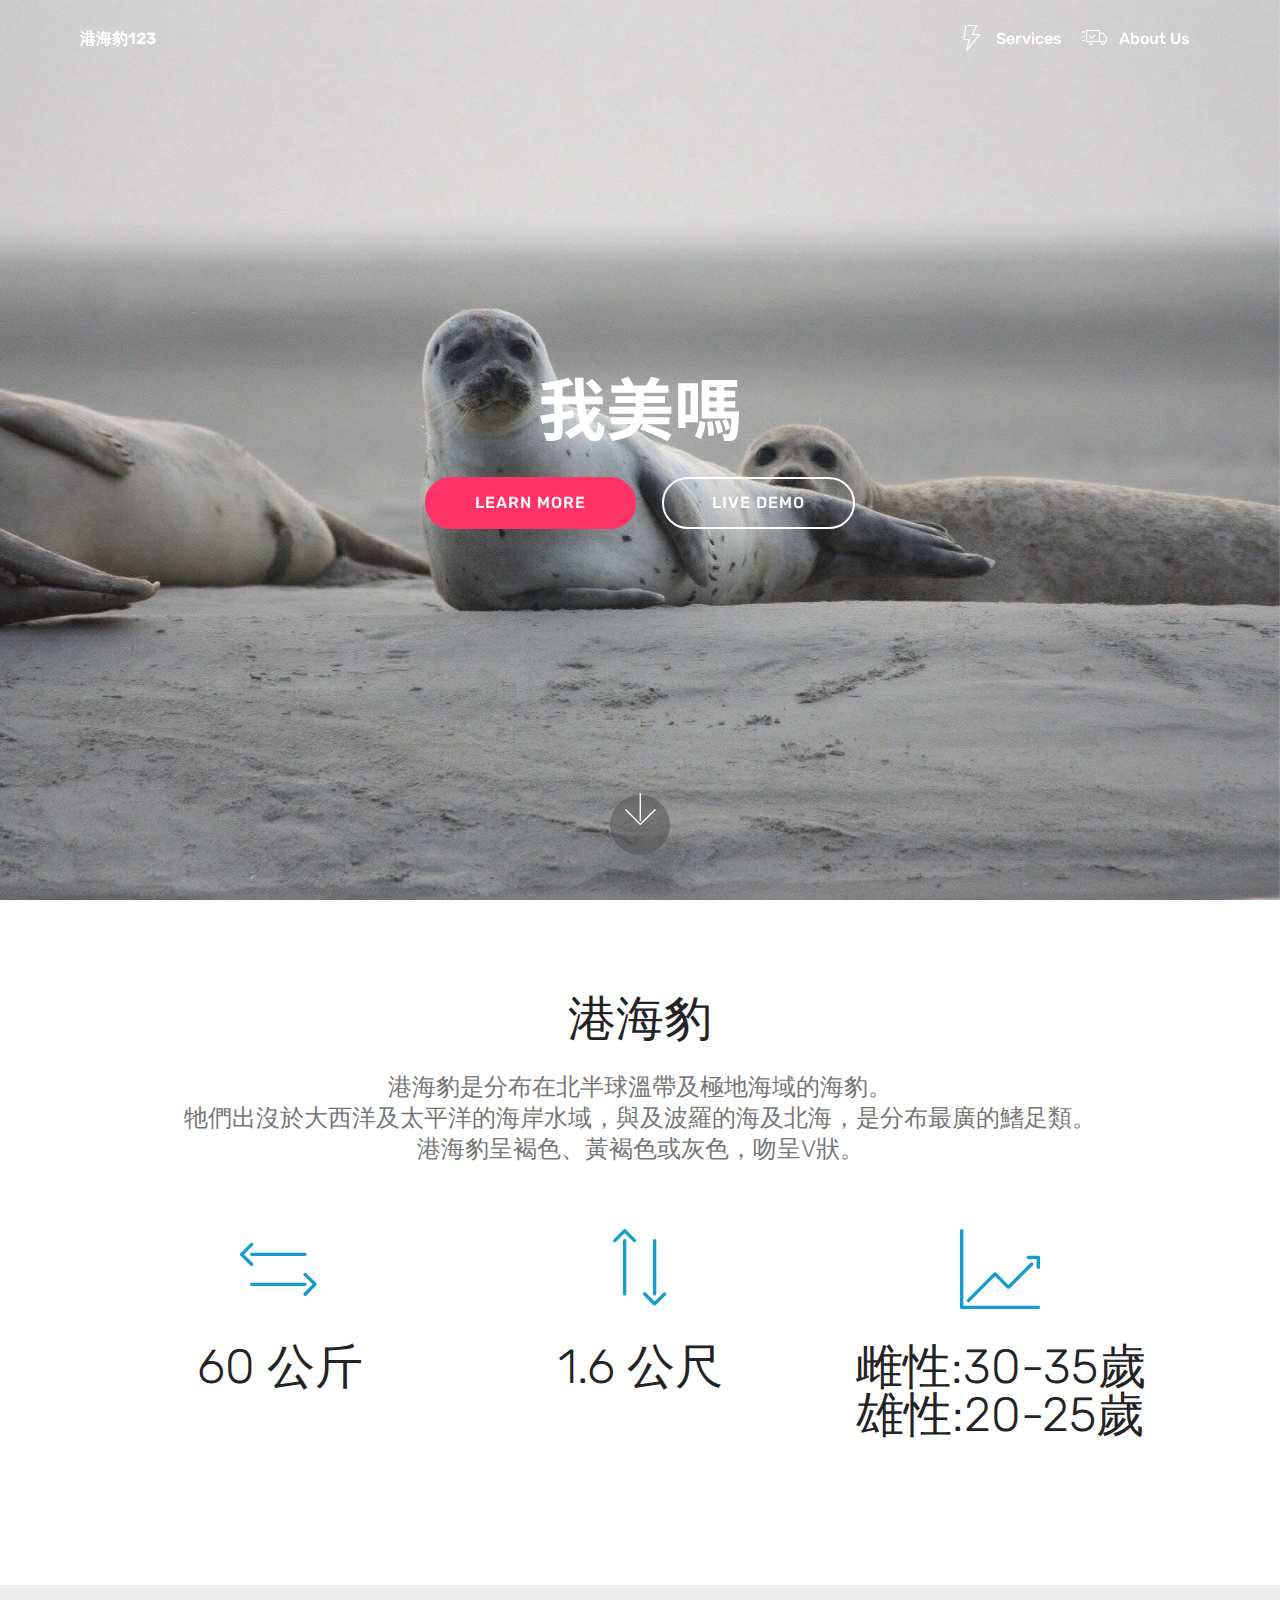
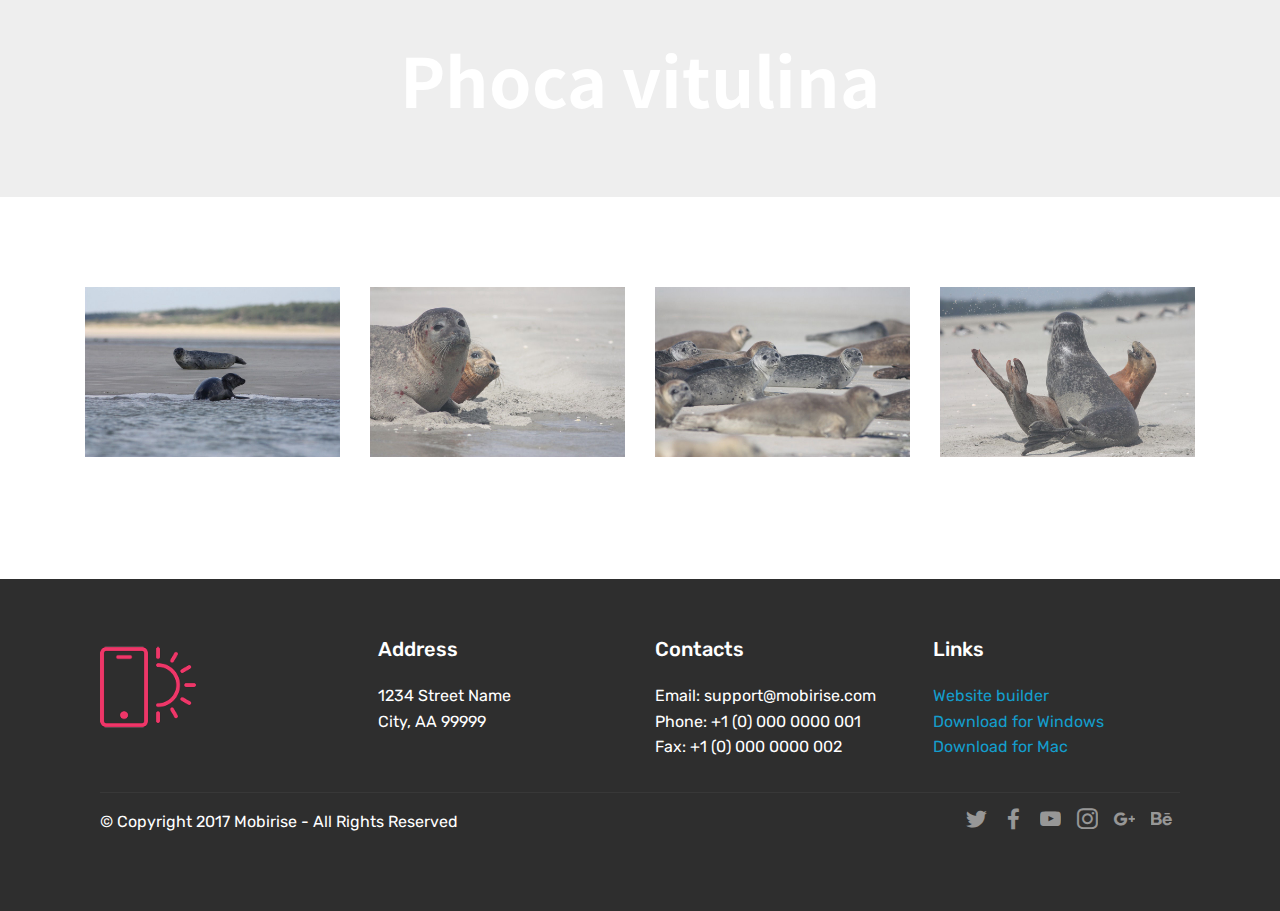
==== commit 66766d98: "update" ====
--- a/index.html
+++ b/index.html
@@ -41,7 +41,7 @@
         <div class="menu-logo">
             <div class="navbar-brand">
                 
-                <span class="navbar-caption-wrap"><a class="navbar-caption text-white display-4" href="https://mobirise.co">港海豹</a></span>
+                <span class="navbar-caption-wrap"><a class="navbar-caption text-white display-4" href="https://mobirise.co">港海豹123</a></span>
             </div>
         </div>
         <div class="collapse navbar-collapse" id="navbarSupportedContent">
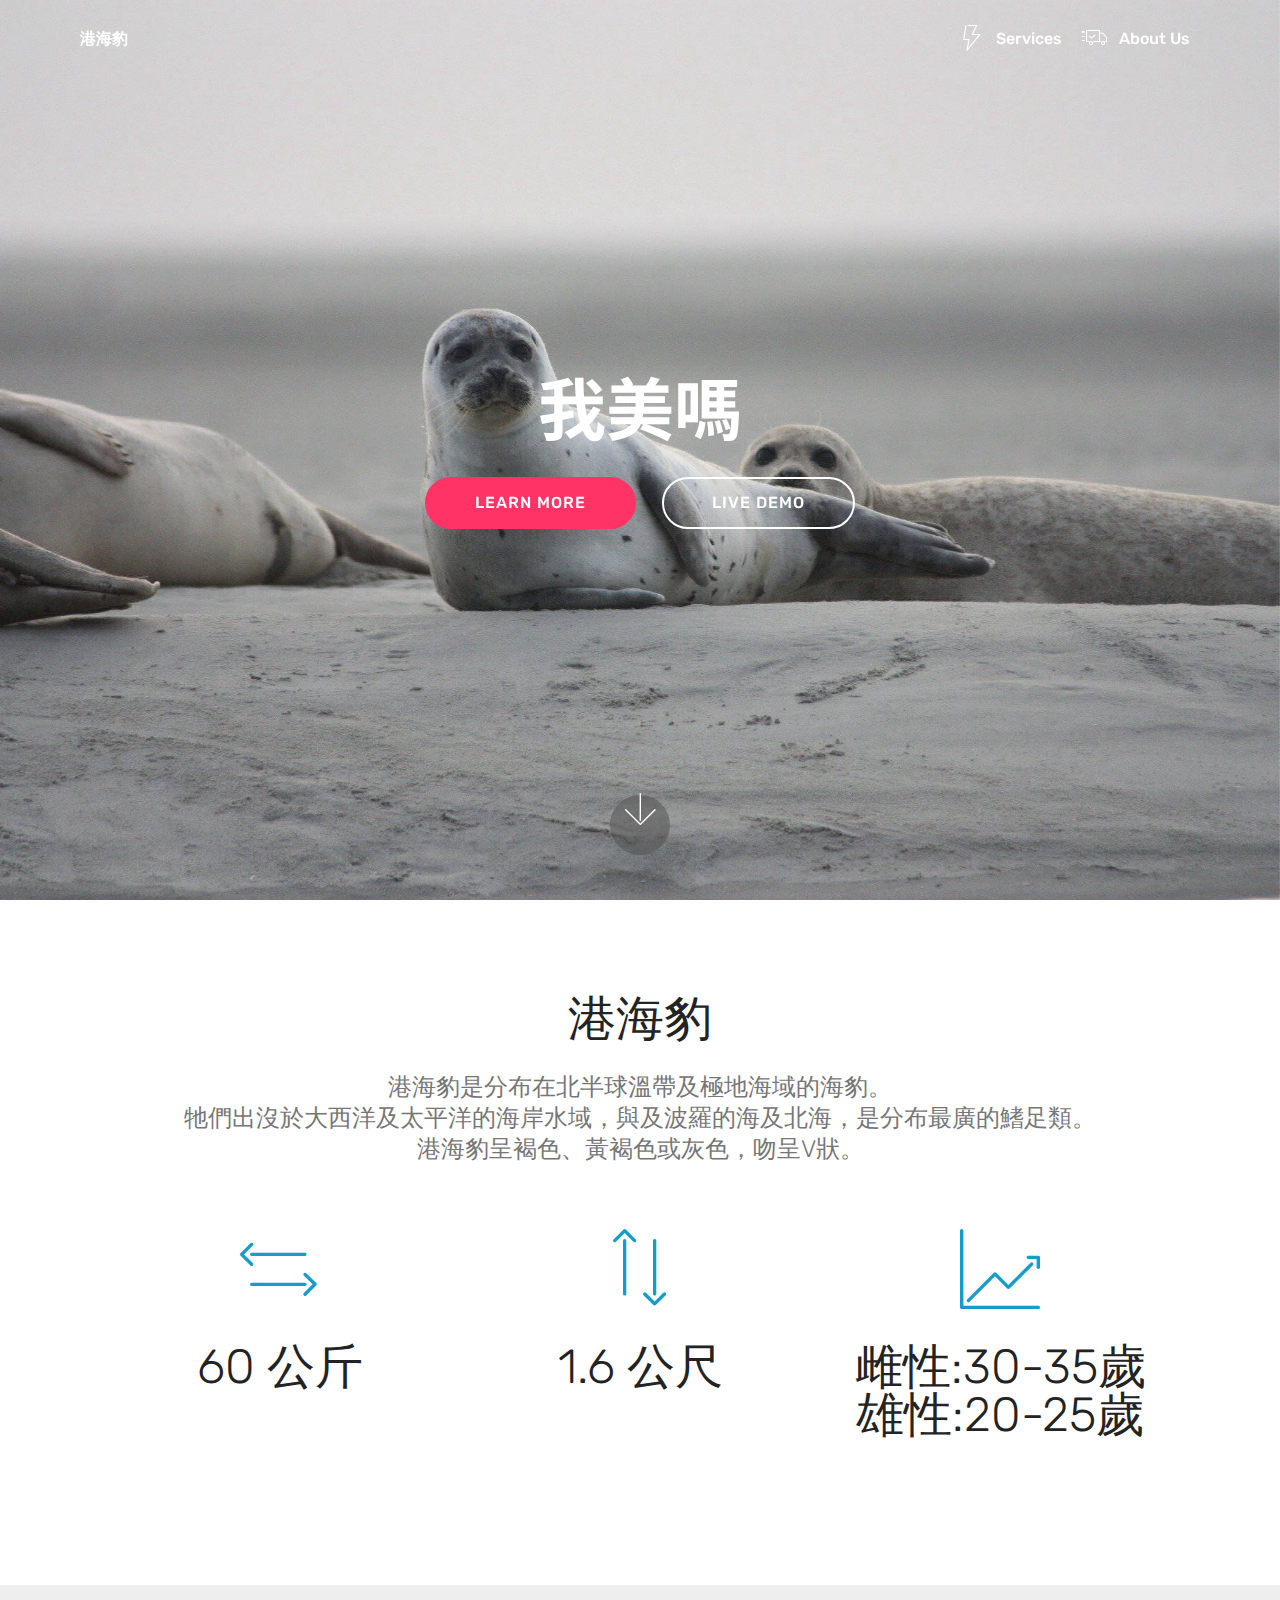
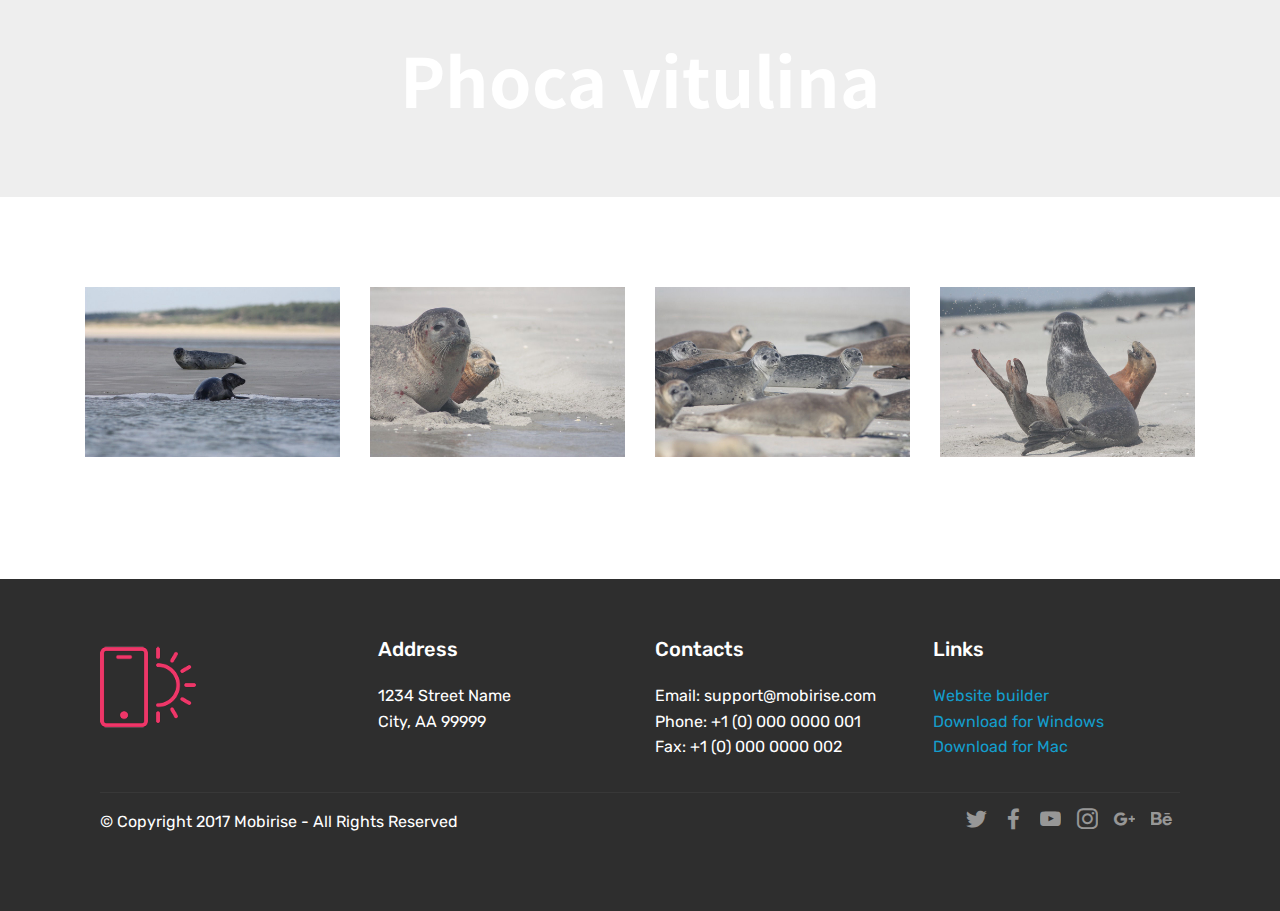
==== commit e9567cc1: "Revert "update"" ====
--- a/index.html
+++ b/index.html
@@ -41,7 +41,7 @@
         <div class="menu-logo">
             <div class="navbar-brand">
                 
-                <span class="navbar-caption-wrap"><a class="navbar-caption text-white display-4" href="https://mobirise.co">港海豹123</a></span>
+                <span class="navbar-caption-wrap"><a class="navbar-caption text-white display-4" href="https://mobirise.co">港海豹</a></span>
             </div>
         </div>
         <div class="collapse navbar-collapse" id="navbarSupportedContent">
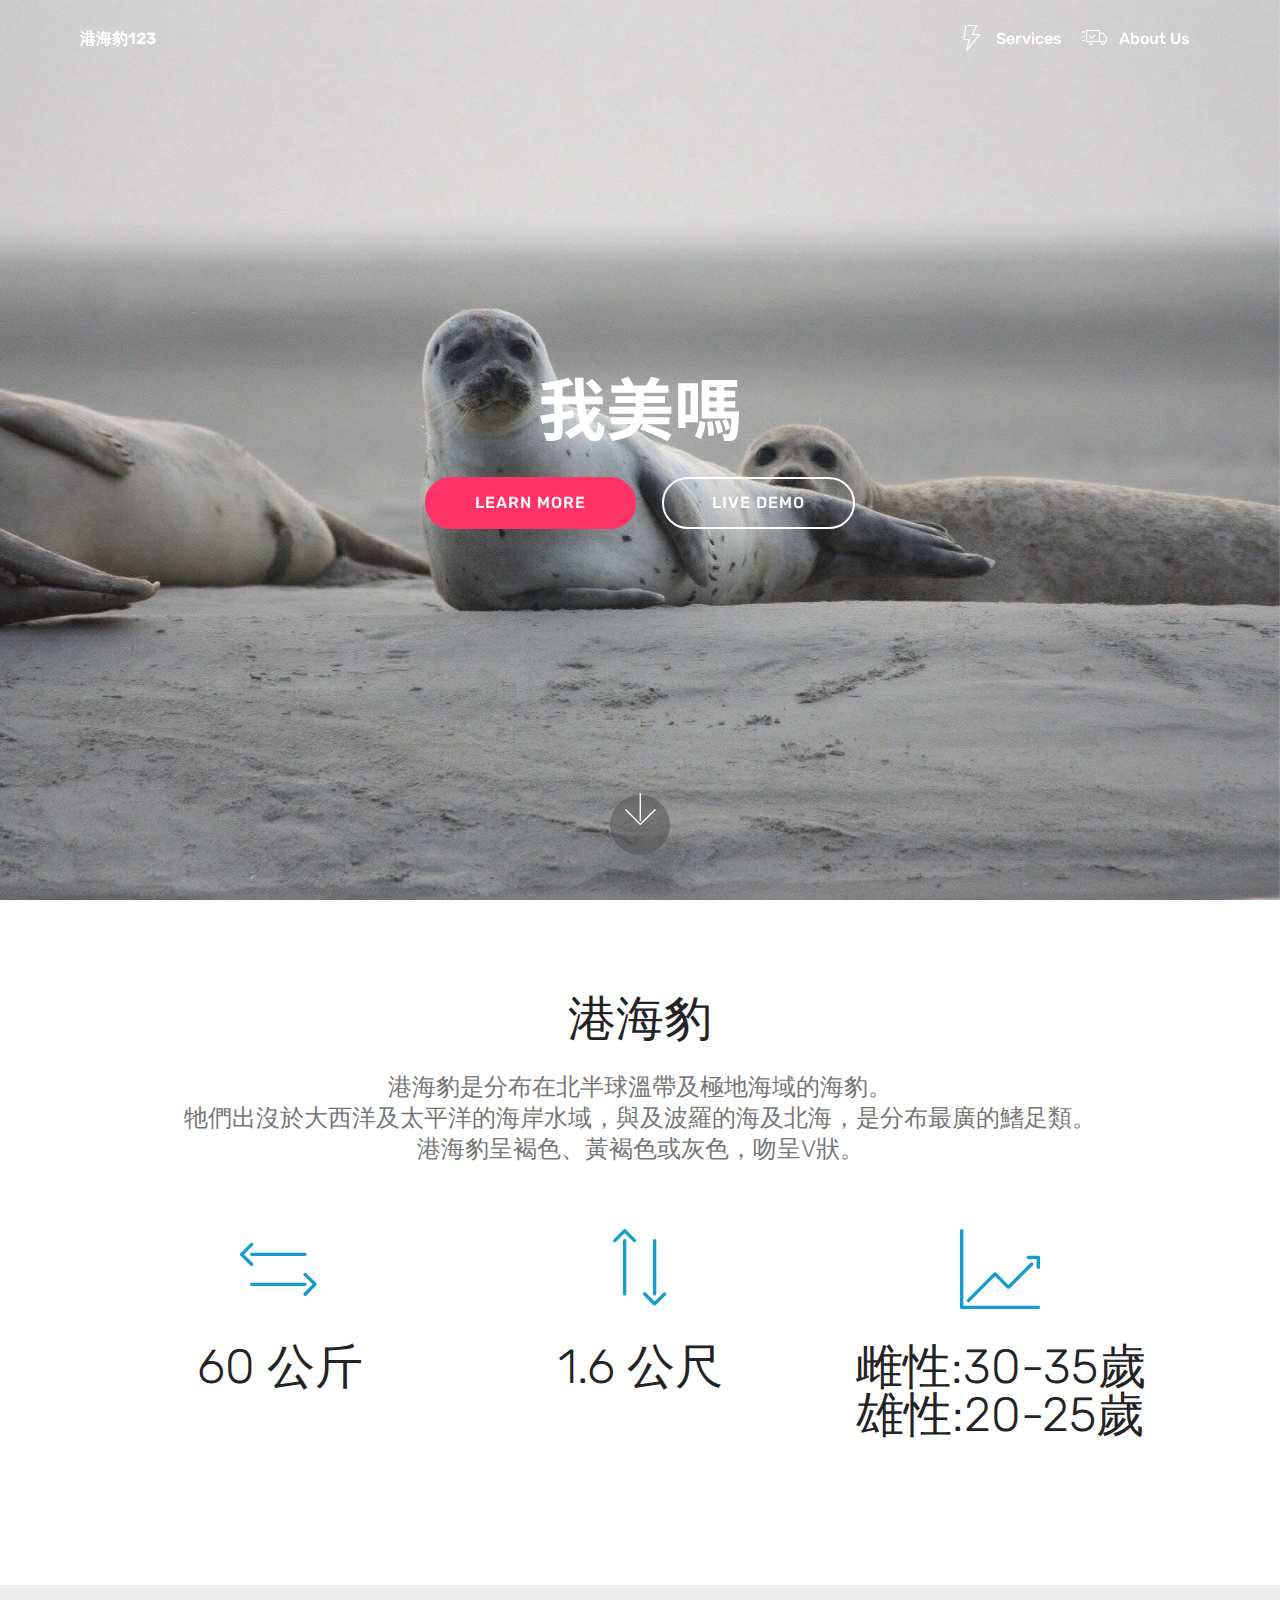
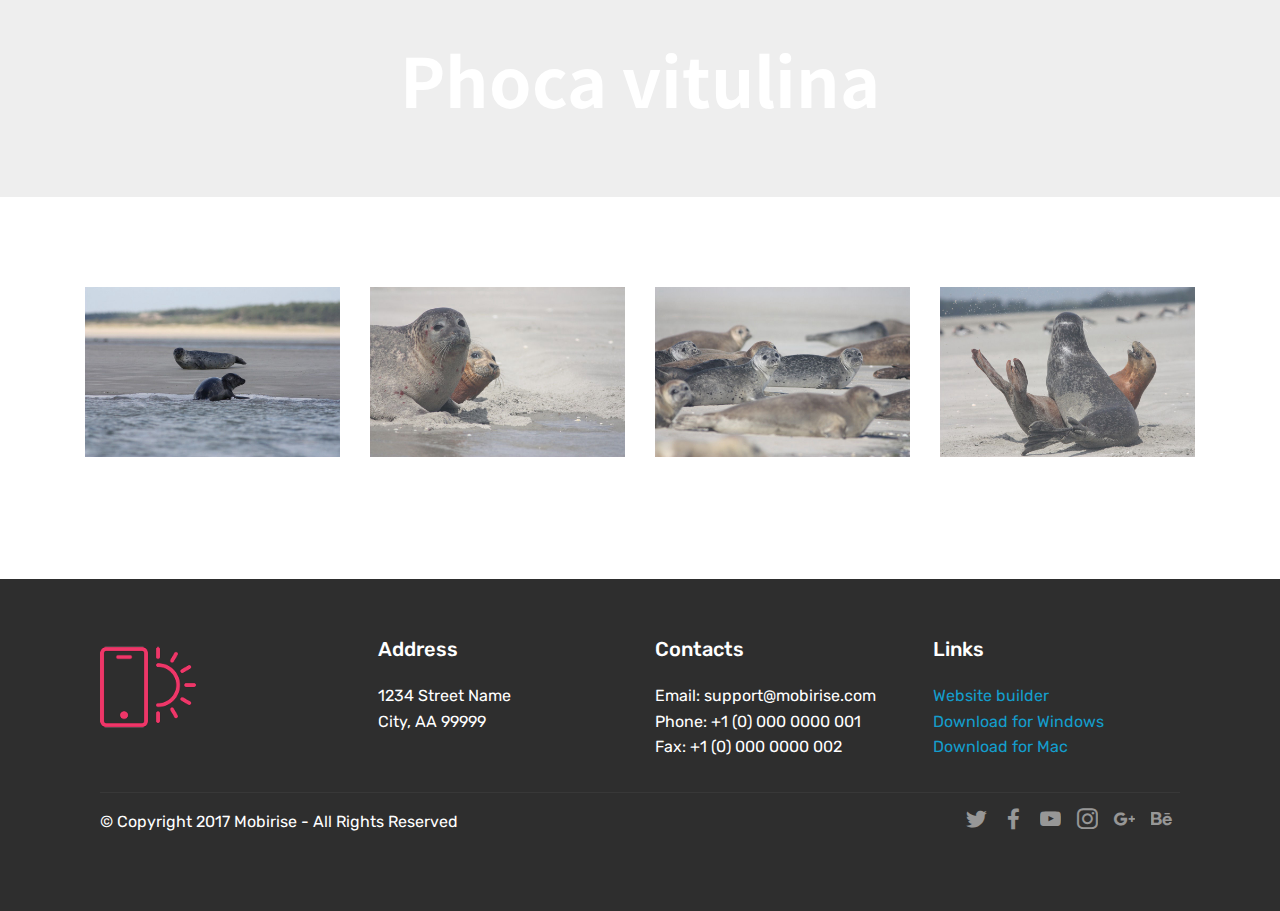
==== commit 422916eb: "Revert "Revert "update""" ====
--- a/index.html
+++ b/index.html
@@ -41,7 +41,7 @@
         <div class="menu-logo">
             <div class="navbar-brand">
                 
-                <span class="navbar-caption-wrap"><a class="navbar-caption text-white display-4" href="https://mobirise.co">港海豹</a></span>
+                <span class="navbar-caption-wrap"><a class="navbar-caption text-white display-4" href="https://mobirise.co">港海豹123</a></span>
             </div>
         </div>
         <div class="collapse navbar-collapse" id="navbarSupportedContent">
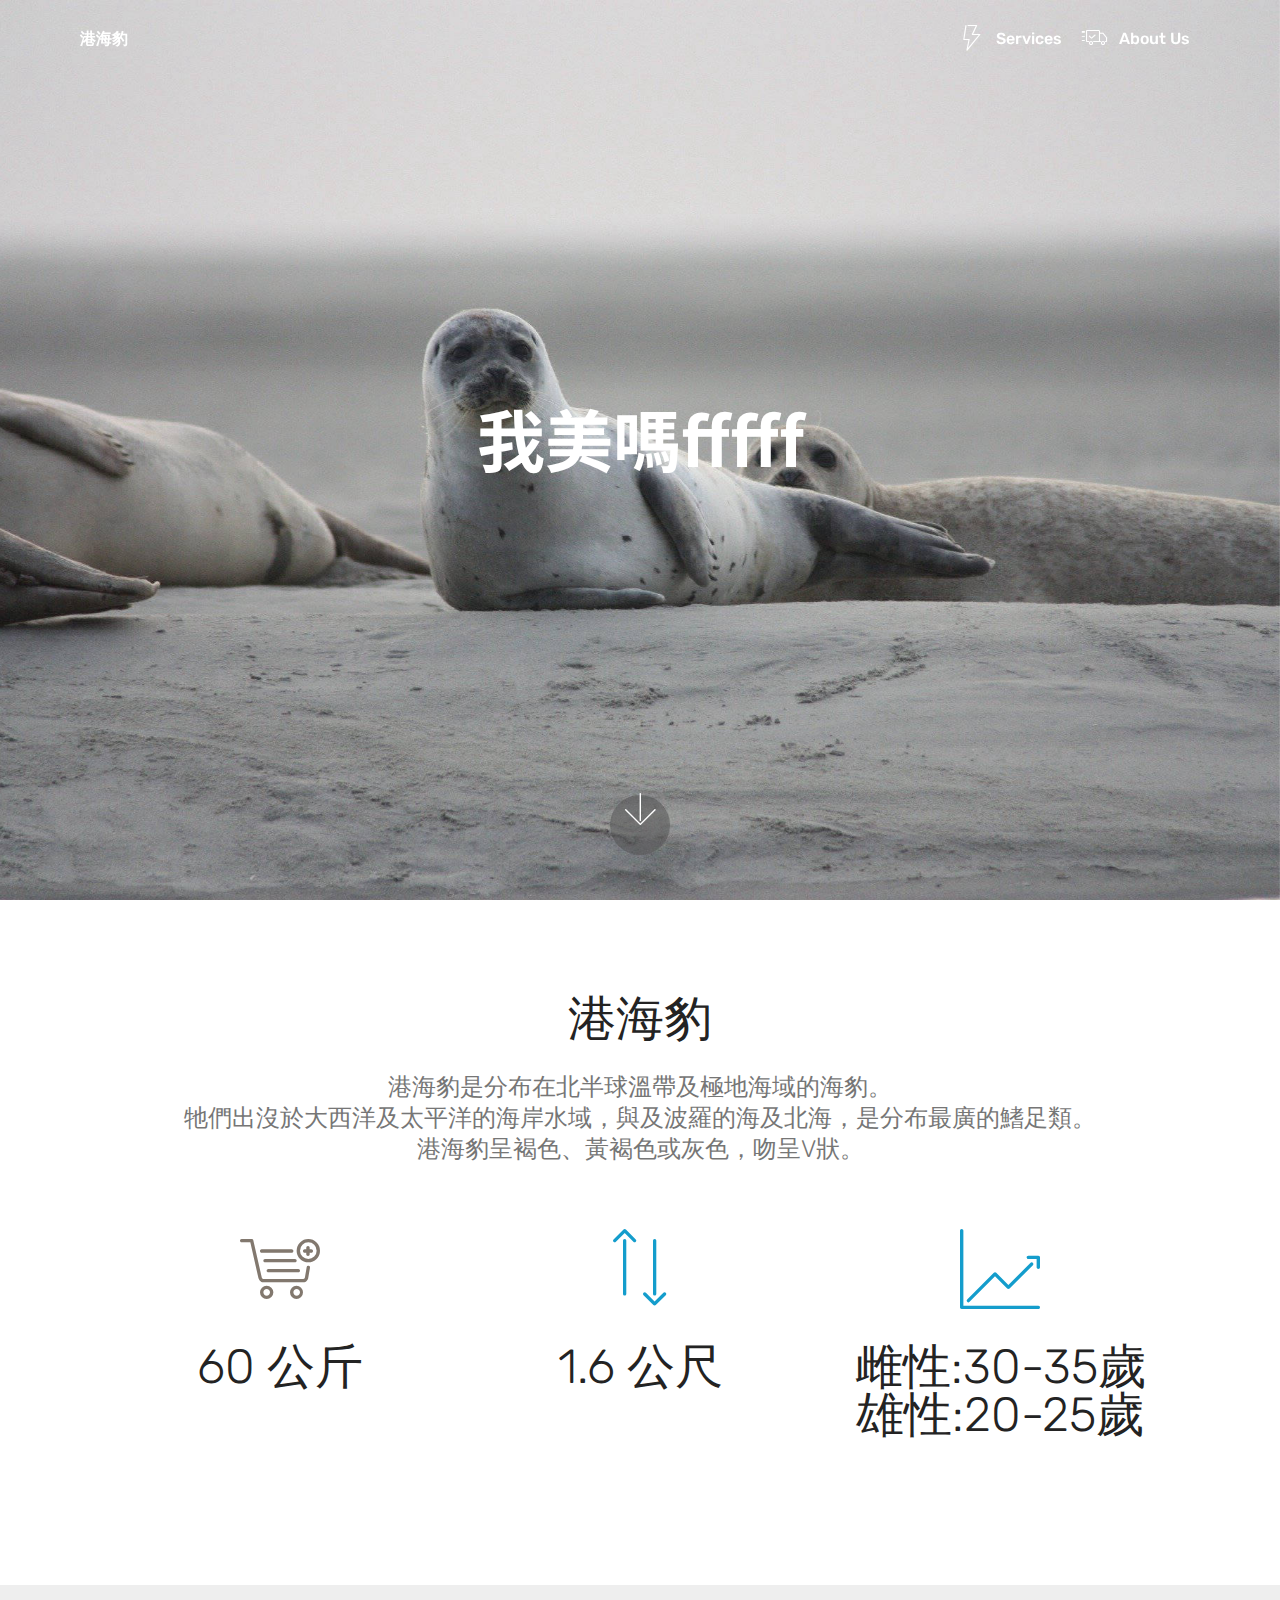
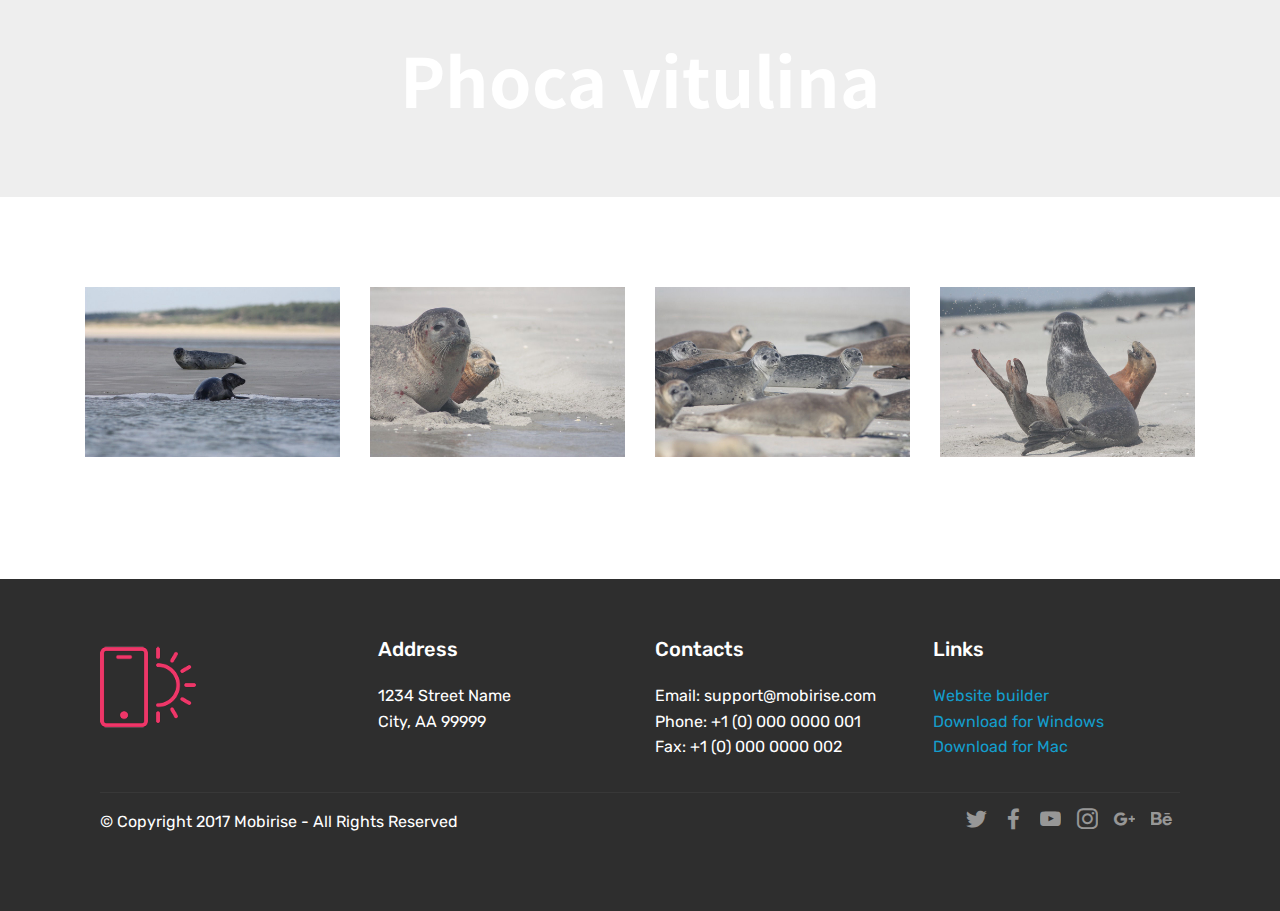
==== commit 293aca15: "update" ====
--- a/index.html
+++ b/index.html
@@ -41,7 +41,7 @@
         <div class="menu-logo">
             <div class="navbar-brand">
                 
-                <span class="navbar-caption-wrap"><a class="navbar-caption text-white display-4" href="https://mobirise.co">港海豹123</a></span>
+                <span class="navbar-caption-wrap"><a class="navbar-caption text-white display-4" href="https://mobirise.co">港海豹</a></span>
             </div>
         </div>
         <div class="collapse navbar-collapse" id="navbarSupportedContent">
@@ -62,7 +62,7 @@
     </nav>
 </section>
 
-<section class="engine"><a href="https://mobirise.info/c">website builder</a></section><section class="cid-qTkA127IK8 mbr-fullscreen mbr-parallax-background" id="header2-1">
+<section class="engine"><a href="https://mobirise.info/y">free html website templates</a></section><section class="cid-qTkA127IK8 mbr-fullscreen mbr-parallax-background" id="header2-1">
 
     
 
@@ -71,11 +71,10 @@
     <div class="container align-center">
         <div class="row justify-content-md-center">
             <div class="mbr-white col-md-10">
-                <h1 class="mbr-section-title mbr-bold pb-3 mbr-fonts-style display-1">我美嗎</h1>
-                
-                
-                <div class="mbr-section-btn"><a class="btn btn-md btn-secondary display-4" href="page1.html">LEARN MORE</a>
-                    <a class="btn btn-md btn-white-outline display-4" href="https://mobirise.com">LIVE DEMO</a></div>
+                <h1 class="mbr-section-title mbr-bold pb-3 mbr-fonts-style display-1">我美嗎fffff</h1>
+                
+                
+                
             </div>
         </div>
     </div>
@@ -103,7 +102,7 @@
                 <div class="card p-3 align-center col-12 col-md-6 col-lg-4">
                     <div class="panel-item p-3">
                         <div class="card-img pb-3">
-                            <span class="mbr-iconfont mbri-left-right"></span>
+                            <span class="mbr-iconfont mbri-cart-add" style="color: rgb(130, 120, 110); fill: rgb(130, 120, 110);"></span>
                         </div>
 
                         <div class="card-text">
@@ -176,22 +175,22 @@
     <div class="container">
         
         
-        <div class="row mbr-gallery" data-toggle="modal" data-target="#rWbYYYdOoI">
+        <div class="row mbr-gallery" data-toggle="modal" data-target="#rWcd6q1aft">
             <div class="col-sm-6 col-md-4 col-lg-3 item gallery-image">
                 <div class="item-wrapper">
-                    <img class="w-100" src="assets/images/seals-veaux-marins-5018410-960-720-960x640.jpg" alt="" data-slide-to="0" data-target="#rWbYYYdgzM">
+                    <img class="w-100" src="assets/images/seals-veaux-marins-5018410-960-720-960x640.jpg" alt="" data-slide-to="0" data-target="#rWcd6q1MSU">
                 </div>
             </div><div class="col-sm-6 col-md-4 col-lg-3 item gallery-image">
                 <div class="item-wrapper">
-                    <img class="w-100" src="assets/images/seals-veaux-marins-5018475-960-720-960x640.jpg" alt="" data-slide-to="1" data-target="#rWbYYYdgzM">
+                    <img class="w-100" src="assets/images/seals-veaux-marins-5018475-960-720-960x640.jpg" alt="" data-slide-to="1" data-target="#rWcd6q1MSU">
                 </div>
             </div><div class="col-sm-6 col-md-4 col-lg-3 item gallery-image">
                 <div class="item-wrapper">
-                    <img class="w-100" src="assets/images/seals-veaux-marins-5018388-960-720-960x640.jpg" alt="" data-slide-to="2" data-target="#rWbYYYdgzM">
+                    <img class="w-100" src="assets/images/seals-veaux-marins-5018388-960-720-960x640.jpg" alt="" data-slide-to="2" data-target="#rWcd6q1MSU">
                 </div>
             </div><div class="col-sm-6 col-md-4 col-lg-3 item gallery-image">
                 <div class="item-wrapper">
-                    <img class="w-100" src="assets/images/seals-veaux-marins-5018550-960-720-960x640.jpg" alt="" data-slide-to="3" data-target="#rWbYYYdgzM">
+                    <img class="w-100" src="assets/images/seals-veaux-marins-5018550-960-720-960x640.jpg" alt="" data-slide-to="3" data-target="#rWcd6q1MSU">
                 </div>
             </div>
             
@@ -199,11 +198,11 @@
             
         </div>
 
-        <div class="modal mbr-slider fade" tabindex="-1" role="dialog" aria-hidden="true" id="rWbYYYdOoI">
+        <div class="modal mbr-slider fade" tabindex="-1" role="dialog" aria-hidden="true" id="rWcd6q1aft">
             <div class="modal-dialog" role="document">
                 <div class="modal-content">
                     <div class="modal-body">
-                        <div class="carousel slide" data-ride="carousel" id="rWbYYYdgzM">
+                        <div class="carousel slide" data-ride="carousel" id="rWcd6q1MSU">
                             <div class="carousel-inner">
                                 <div class="carousel-item active">
                                     <img class="d-block w-100" src="assets/images/seals-veaux-marins-5018410-960-720-960x640.jpg" alt="">
@@ -219,18 +218,18 @@
                                 
                             </div>
                             <ol class="carousel-indicators">
-                                <li data-slide-to="0" class="active" data-target="#rWbYYYdgzM"></li><li data-slide-to="1" class="active" data-target="#rWbYYYdgzM"></li><li data-slide-to="2" class="active" data-target="#rWbYYYdgzM"></li><li data-slide-to="3" class="active" data-target="#rWbYYYdgzM"></li>
+                                <li data-slide-to="0" class="active" data-target="#rWcd6q1MSU"></li><li data-slide-to="1" class="active" data-target="#rWcd6q1MSU"></li><li data-slide-to="2" class="active" data-target="#rWcd6q1MSU"></li><li data-slide-to="3" class="active" data-target="#rWcd6q1MSU"></li>
                                 
                                 
                                 
                             </ol>
                             <a role="button" href="" class="close" data-dismiss="modal" aria-label="Close">
                             </a>
-                            <a class="carousel-control-prev carousel-control" role="button" data-slide="prev" href="#rWbYYYdgzM">
+                            <a class="carousel-control-prev carousel-control" role="button" data-slide="prev" href="#rWcd6q1MSU">
                                 <span class="mbri-left mbr-iconfont" aria-hidden="true"></span>
                                 <span class="sr-only">Previous</span>
                             </a>
-                            <a class="carousel-control-next carousel-control" role="button" data-slide="next" href="#rWbYYYdgzM">
+                            <a class="carousel-control-next carousel-control" role="button" data-slide="next" href="#rWcd6q1MSU">
                                 <span class="mbri-right mbr-iconfont" aria-hidden="true"></span>
                                 <span class="sr-only">Next</span>
                             </a>
